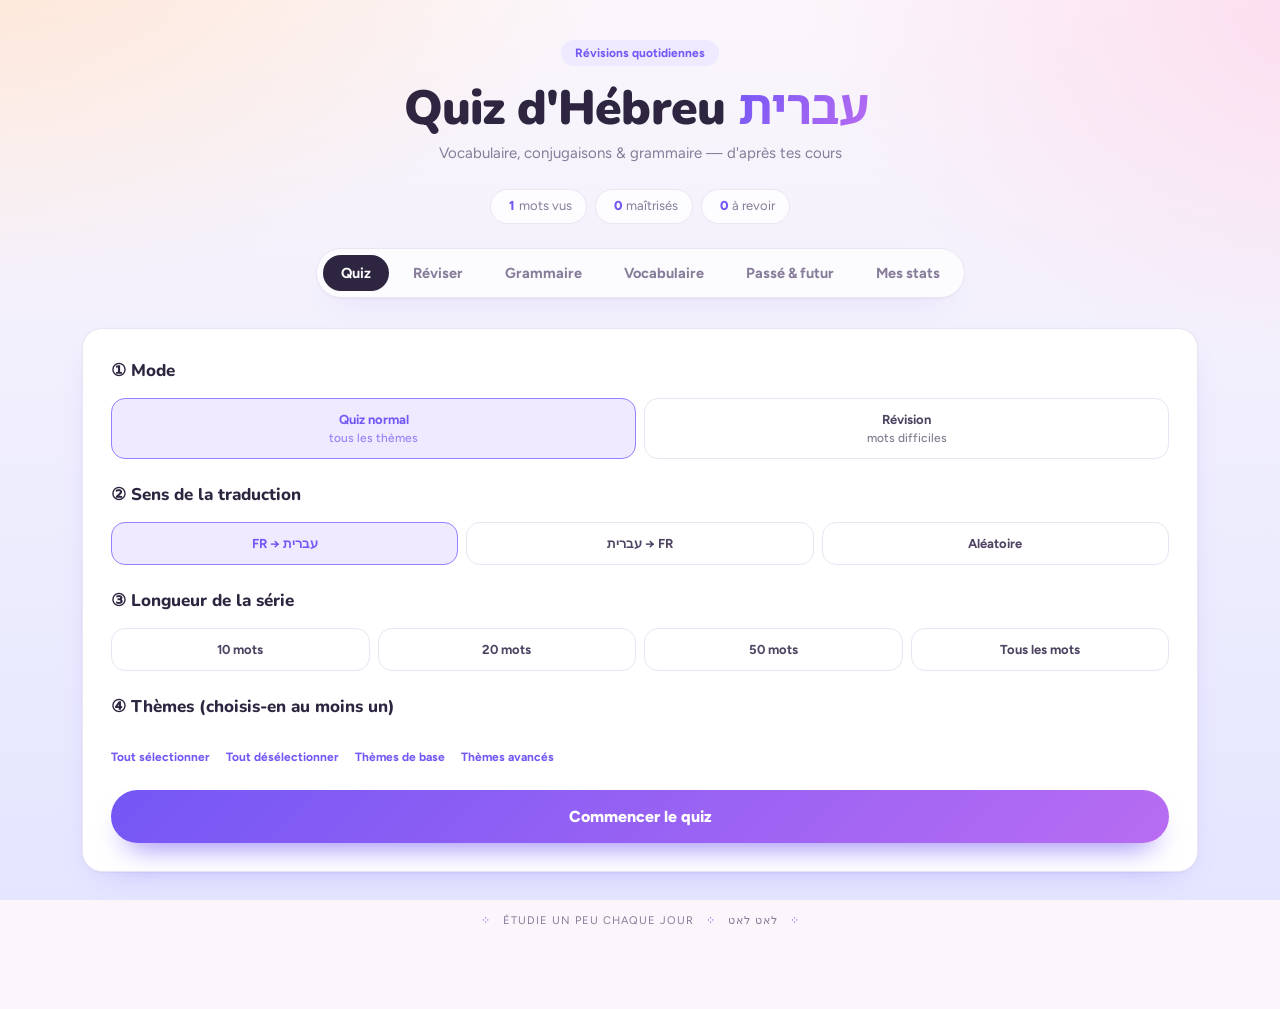
==== source/exercices/app.html @ 9609cad9 "Prononciation : nikoud gardé pour la voix, et voix de qualité (Google) identique pour tous - Le site" ====
<!DOCTYPE html>
<html lang="fr"><head><meta http-equiv="Content-Type" content="text/html; charset=UTF-8">

<meta name="viewport" content="width=device-width, initial-scale=1.0">
<meta name="robots" content="noindex, nofollow, noarchive">
<title>Quiz d'Hébreu · קויז עברית</title>
<link rel="preconnect" href="https://fonts.googleapis.com">
<link rel="preconnect" href="https://fonts.gstatic.com" crossorigin>
<link href="https://fonts.googleapis.com/css2?family=Figtree:wght@400;500;600;700;800&family=Nunito:wght@700;800;900&family=Noto+Sans+Hebrew:wght@400;500;600;700&display=swap" rel="stylesheet">
<style>
  :root {
    /* Charte « doux & lumineux » : fond pêche → rose → lavande, cartes blanches,
       violet pour l'hébreu et l'action, menthe / abricot / corail pour les verdicts. */
    --bg: #fbf6fb;
    --bg-1: #ffe4d1;
    --bg-2: #fcdcee;
    --bg-3: #e4e6ff;
    --paper: #ffffff;
    --glass: rgba(255, 255, 255, 0.72);
    --ink: #2e2540;
    --ink-soft: #4f4462;
    --muted: #877c99;
    --line: #ece3f3;
    --line-strong: #dccfea;
    --hover: #f7f2fc;
    --zebra: #faf6fd;
    --accent: #7457f5;
    --accent-2: #b86cf2;
    --accent-soft: #9580ff;
    --accent-tint: #efeaff;
    --on-accent: #ffffff;
    --he: #5a3fe0;
    --olive: #188a5c;
    --mint: #ddf6ea;
    --gold: #c46a12;
    --peach: #ffedde;
    --rose: #d9466f;
    --rose-tint: #ffe6ee;
    --bad: #d93a45;
    --bad-tint: #ffe5e7;
    --sky: #1f86c8;
    --sky-tint: #e2f2fc;
    --salmon: #ffb9a6;
    --on-salmon: #6e2817;
    --mark: rgba(116, 87, 245, 0.18);
    --selection: rgba(116, 87, 245, 0.22);
    --overlay: rgba(46, 37, 64, 0.38);
    --shadow: rgba(84, 52, 150, 0.10);
    --shadow-card: 0 1px 2px rgba(84, 52, 150, 0.06), 0 14px 34px -22px rgba(116, 87, 245, 0.45);
    --shadow-pop: 0 30px 70px -30px rgba(84, 52, 150, 0.55);
    /* cours passé / futur */
    --t-soft: #f5f0fb;
    --t-note: #fff4e8;
    --t-warn: #ffece9;
    --t-tip: #e6f7ef;
    --t-th: #f3edfb;
    --t-hl: #fff1cf;
    --t-hl2: #e6f1fc;
    --t-sfx: #0f78a8;
    --t-pfx: #8a44c4;
    --t-past: #c4531f;
    --t-fut: #2c74a8;
    --t-past-tint: #ffeadf;
    --t-fut-tint: #e1effa;
    --b-paal: #9a5a1e;
    --b-nifal: #2f7d50;
    --b-piel: #a8336b;
    --b-pual: #b45f8a;
    --b-hifil: #2d63b0;
    --b-hufal: #5b7fc0;
    --b-hitpael: #7044c4;
    --t-warn-ink: #b8352b;
    --t-ok: #1e8456;

    --font-ui: "Figtree", -apple-system, BlinkMacSystemFont, "Segoe UI", Roboto, Helvetica, Arial, sans-serif;
    --font-display: "Nunito", "Figtree", -apple-system, BlinkMacSystemFont, "Segoe UI", sans-serif;
    --font-he: "Noto Sans Hebrew", "Arial Hebrew", "David", "Frank Ruhl Libre", sans-serif;
    --radius: 20px;
    --radius-sm: 14px;
  }
  @media (prefers-color-scheme: dark) {
    :root:not([data-theme="light"]) {
    --bg: #15111e;
    --bg-1: #241829;
    --bg-2: #1f1529;
    --bg-3: #141a30;
    --paper: #211a2e;
    --glass: rgba(33, 26, 46, 0.72);
    --ink: #f4effb;
    --ink-soft: #d8cfe7;
    --muted: #a397b6;
    --line: #342a47;
    --line-strong: #463a5c;
    --hover: #2a2239;
    --zebra: #251e33;
    --accent: #a891ff;
    --accent-2: #d08cff;
    --accent-soft: #c3b5ff;
    --accent-tint: #2e2550;
    --on-accent: #1a1330;
    --he: #bcaaff;
    --olive: #55d39d;
    --mint: #173b2c;
    --gold: #f3a35b;
    --peach: #3b2a1b;
    --rose: #ff86a8;
    --rose-tint: #40202d;
    --bad: #ff7076;
    --bad-tint: #401f25;
    --sky: #6cc0f2;
    --sky-tint: #16303f;
    --salmon: #ff9e86;
    --on-salmon: #2b120b;
    --mark: rgba(168, 145, 255, 0.28);
    --selection: rgba(168, 145, 255, 0.32);
    --overlay: rgba(6, 4, 12, 0.62);
    --shadow: rgba(0, 0, 0, 0.35);
    --shadow-card: 0 1px 2px rgba(0, 0, 0, 0.35), 0 16px 36px -24px rgba(0, 0, 0, 0.8);
    --shadow-pop: 0 30px 70px -30px rgba(0, 0, 0, 0.9);
    --t-soft: #2a2238;
    --t-note: #33261b;
    --t-warn: #3a2023;
    --t-tip: #17332a;
    --t-th: #2b2340;
    --t-hl: #3a3016;
    --t-hl2: #162b3d;
    --t-sfx: #6cc6ef;
    --t-pfx: #cf9bff;
    --t-past: #ff9a66;
    --t-fut: #74b9ec;
    --t-past-tint: #3a2419;
    --t-fut-tint: #172c3d;
    --b-paal: #e6a76a;
    --b-nifal: #6fd29b;
    --b-piel: #f58cbc;
    --b-pual: #e3a3c4;
    --b-hifil: #7fb0f5;
    --b-hufal: #a7bdf0;
    --b-hitpael: #b99bff;
    --t-warn-ink: #ff8b80;
    --t-ok: #5fd6a0;
    color-scheme: dark;
    }
  }
  :root[data-theme="dark"] {
    --bg: #15111e;
    --bg-1: #241829;
    --bg-2: #1f1529;
    --bg-3: #141a30;
    --paper: #211a2e;
    --glass: rgba(33, 26, 46, 0.72);
    --ink: #f4effb;
    --ink-soft: #d8cfe7;
    --muted: #a397b6;
    --line: #342a47;
    --line-strong: #463a5c;
    --hover: #2a2239;
    --zebra: #251e33;
    --accent: #a891ff;
    --accent-2: #d08cff;
    --accent-soft: #c3b5ff;
    --accent-tint: #2e2550;
    --on-accent: #1a1330;
    --he: #bcaaff;
    --olive: #55d39d;
    --mint: #173b2c;
    --gold: #f3a35b;
    --peach: #3b2a1b;
    --rose: #ff86a8;
    --rose-tint: #40202d;
    --bad: #ff7076;
    --bad-tint: #401f25;
    --sky: #6cc0f2;
    --sky-tint: #16303f;
    --salmon: #ff9e86;
    --on-salmon: #2b120b;
    --mark: rgba(168, 145, 255, 0.28);
    --selection: rgba(168, 145, 255, 0.32);
    --overlay: rgba(6, 4, 12, 0.62);
    --shadow: rgba(0, 0, 0, 0.35);
    --shadow-card: 0 1px 2px rgba(0, 0, 0, 0.35), 0 16px 36px -24px rgba(0, 0, 0, 0.8);
    --shadow-pop: 0 30px 70px -30px rgba(0, 0, 0, 0.9);
    --t-soft: #2a2238;
    --t-note: #33261b;
    --t-warn: #3a2023;
    --t-tip: #17332a;
    --t-th: #2b2340;
    --t-hl: #3a3016;
    --t-hl2: #162b3d;
    --t-sfx: #6cc6ef;
    --t-pfx: #cf9bff;
    --t-past: #ff9a66;
    --t-fut: #74b9ec;
    --t-past-tint: #3a2419;
    --t-fut-tint: #172c3d;
    --b-paal: #e6a76a;
    --b-nifal: #6fd29b;
    --b-piel: #f58cbc;
    --b-pual: #e3a3c4;
    --b-hifil: #7fb0f5;
    --b-hufal: #a7bdf0;
    --b-hitpael: #b99bff;
    --t-warn-ink: #ff8b80;
    --t-ok: #5fd6a0;
    color-scheme: dark;
  }
  * { box-sizing: border-box; margin: 0; padding: 0; }
  html, body {
    background: var(--bg);
    color: var(--ink);
    font-family: var(--font-ui);
    min-height: 100vh;
    line-height: 1.6;
  }
  body {
    background-image:
      radial-gradient(1100px 620px at -5% -10%, var(--bg-1) 0%, transparent 62%),
      radial-gradient(900px 620px at 105% 0%, var(--bg-2) 0%, transparent 60%),
      linear-gradient(180deg, var(--bg) 0%, var(--bg-3) 100%);
    background-attachment: fixed;
  }
  .container {
    max-width: 780px;
    margin: 0 auto;
    padding: 40px 24px 80px;
  }
  header {
    text-align: center;
    border-bottom: 1px solid var(--line);
    padding-bottom: 28px;
    margin-bottom: 24px;
  }
  .ornament {
    color: var(--accent);
    letter-spacing: 0.8em;
    font-size: 11px;
    margin-bottom: 12px;
  }
  h1 {
    font-size: 38px;
    font-weight: normal;
    letter-spacing: -0.5px;
    margin-bottom: 6px;
  }
  h1 .he {
    direction: rtl;
    color: var(--accent);
    font-family: var(--font-he);
    font-weight: bold;
    margin-right: 8px;
  }
  .subtitle {
    color: var(--muted);
    font-style: italic;
    font-size: 14px;
    letter-spacing: 0.5px;
  }
  .global-stats {
    text-align: center;
    margin-bottom: 24px;
    font-size: 12px;
    color: var(--muted);
    letter-spacing: 1px;
  }
  .global-stats strong { color: var(--ink); margin: 0 4px; }
  .global-stats .sep { margin: 0 12px; color: var(--line); }
  .tabs {
    display: flex;
    gap: 0;
    border-bottom: 1px solid var(--line);
    margin-bottom: 28px;
  }
  .tab {
    padding: 12px 18px;
    cursor: pointer;
    font-family: inherit;
    font-size: 13px;
    background: none;
    border: none;
    color: var(--muted);
    border-bottom: 2px solid transparent;
    letter-spacing: 1px;
    text-transform: uppercase;
    transition: all 0.2s;
  }
  .tab:hover { color: var(--ink-soft); }
  .tab.active {
    color: var(--accent);
    border-bottom-color: var(--accent);
  }
  .panel { display: none; }
  .panel.active { display: block; animation: fadeIn 0.3s ease-out; }
  @keyframes fadeIn {
    from { opacity: 0; transform: translateY(4px); }
    to { opacity: 1; transform: translateY(0); }
  }

  /* SETUP */
  .setup-card {
    background: var(--paper);
    border: 1px solid var(--line);
    padding: 28px;
    margin-bottom: 24px;
    box-shadow: 0 1px 3px var(--shadow);
  }
  .setup-card h2 {
    font-size: 12px;
    text-transform: uppercase;
    letter-spacing: 2px;
    color: var(--accent);
    font-weight: normal;
    margin-bottom: 14px;
  }
  .mode-group {
    display: flex;
    gap: 8px;
    flex-wrap: wrap;
    margin-bottom: 22px;
  }
  .mode-btn {
    flex: 1;
    min-width: 130px;
    padding: 14px 10px;
    border: 1px solid var(--line);
    background: var(--bg);
    color: var(--ink-soft);
    cursor: pointer;
    font-family: inherit;
    font-size: 13px;
    transition: all 0.2s;
    text-align: center;
  }
  .mode-btn:not(.active):hover { border-color: var(--accent); color: var(--ink); }
  .mode-btn.active {
    background: var(--ink);
    color: var(--paper);
    border-color: var(--ink);
  }
  .mode-btn .sub {
    display: block;
    font-size: 10px;
    margin-top: 4px;
    opacity: 0.7;
    text-transform: uppercase;
    letter-spacing: 1px;
  }
  .themes-grid {
    display: grid;
    grid-template-columns: repeat(auto-fill, minmax(200px, 1fr));
    gap: 6px;
    margin-bottom: 14px;
  }
  .theme-chip {
    display: flex;
    align-items: center;
    gap: 8px;
    padding: 9px 12px;
    border: 1px solid var(--line);
    cursor: pointer;
    background: var(--bg);
    font-size: 13px;
    transition: all 0.15s;
    user-select: none;
  }
  .theme-chip:not(.checked):hover { border-color: var(--accent-soft); }
  .theme-chip.checked {
    background: var(--ink);
    color: var(--paper);
    border-color: var(--ink);
  }
  .theme-chip .count {
    margin-left: auto;
    font-size: 11px;
    opacity: 0.7;
  }
  .theme-actions {
    display: flex;
    gap: 16px;
    font-size: 12px;
    margin-bottom: 22px;
    flex-wrap: wrap;
  }
  .theme-actions a {
    color: var(--accent);
    cursor: pointer;
    text-decoration: underline;
    text-decoration-style: dotted;
  }
  .review-info {
    background: var(--bg);
    border-left: 2px solid var(--gold);
    padding: 10px 14px;
    margin-bottom: 16px;
    font-size: 13px;
    color: var(--ink-soft);
    font-style: italic;
  }
  .start-btn {
    width: 100%;
    padding: 16px;
    background: var(--accent);
    color: var(--on-accent);
    border: none;
    font-family: inherit;
    font-size: 14px;
    letter-spacing: 2px;
    text-transform: uppercase;
    cursor: pointer;
    transition: all 0.2s;
  }
  .start-btn:hover:not(:disabled) {
    background: var(--ink);
  }
  .start-btn:disabled {
    background: var(--muted);
    cursor: not-allowed;
    opacity: 0.6;
  }

  /* QUIZ CARD */
  .quiz-card {
    background: var(--paper);
    border: 1px solid var(--line);
    padding: 40px 32px;
    box-shadow: 0 1px 3px var(--shadow);
    text-align: center;
    position: relative;
  }
  .quiz-meta {
    display: flex;
    justify-content: space-between;
    align-items: center;
    font-size: 11px;
    color: var(--muted);
    text-transform: uppercase;
    letter-spacing: 1.5px;
    margin-bottom: 28px;
    padding-bottom: 14px;
    border-bottom: 1px dashed var(--line);
    gap: 8px;
    flex-wrap: wrap;
  }
  .quiz-meta .theme-tag { color: var(--accent); }
  .quiz-meta .word-stats {
    font-size: 10px;
    color: var(--muted);
  }
  .quiz-meta .word-stats.difficult { color: var(--accent); }
  .quiz-prompt {
    font-size: 11px;
    color: var(--muted);
    text-transform: uppercase;
    letter-spacing: 2px;
    margin-bottom: 14px;
  }
  .quiz-word {
    font-size: 42px;
    margin: 24px 0 32px;
    min-height: 60px;
    line-height: 1.2;
    color: var(--ink);
    word-wrap: break-word;
  }
  .quiz-word.hebrew {
    direction: rtl;
    font-family: var(--font-he);
    font-weight: bold;
    color: var(--accent);
    font-size: 50px;
  }
  .answer-zone {
    min-height: 50px;
    margin: 14px 0;
    padding: 14px;
    border-top: 1px dashed var(--line);
    border-bottom: 1px dashed var(--line);
  }
  .answer-zone.empty { border: none; min-height: 0; padding: 0; margin: 0; }
  .answer-label {
    font-size: 11px;
    color: var(--muted);
    text-transform: uppercase;
    letter-spacing: 2px;
    margin-bottom: 8px;
  }
  .answer-text {
    font-size: 28px;
    color: var(--olive);
    word-wrap: break-word;
  }
  .answer-text.hebrew {
    direction: rtl;
    font-family: var(--font-he);
    font-weight: bold;
    font-size: 34px;
  }
  .answer-voc {
    direction: rtl;
    font-family: var(--font-he);
    font-size: 26px;
    color: var(--gold);
    margin-top: 10px;
    padding-top: 10px;
    border-top: 1px dotted var(--line);
    line-height: 1.5;
  }
  .answer-voc-label {
    font-size: 10px;
    color: var(--muted);
    text-transform: uppercase;
    letter-spacing: 2px;
    margin-top: 12px;
    margin-bottom: 4px;
  }
  .actions {
    display: flex;
    gap: 10px;
    flex-wrap: wrap;
    justify-content: center;
    margin-top: 18px;
  }
  .btn {
    padding: 12px 22px;
    font-family: inherit;
    font-size: 13px;
    letter-spacing: 1px;
    text-transform: uppercase;
    cursor: pointer;
    border: 1px solid var(--ink);
    background: transparent;
    color: var(--ink);
    transition: all 0.15s;
  }
  .btn:hover { background: var(--ink); color: var(--paper); }
  .btn.primary { background: var(--ink); color: var(--paper); }
  .btn.primary:hover { background: var(--accent); border-color: var(--accent); }
  .btn.correct { border-color: var(--olive); color: var(--olive); }
  .btn.correct:hover { background: var(--olive); color: var(--on-accent); }
  .btn.wrong { border-color: var(--accent); color: var(--accent); }
  .btn.wrong:hover { background: var(--accent); color: var(--on-accent); }

  /* SCORE BAR */
  .score-bar {
    display: flex;
    justify-content: space-between;
    align-items: center;
    padding: 14px 20px;
    background: var(--paper);
    border: 1px solid var(--line);
    margin-top: 16px;
    font-size: 13px;
    flex-wrap: wrap;
    gap: 8px;
  }
  .score-item { color: var(--ink-soft); }
  .score-item strong { color: var(--ink); font-size: 16px; margin-right: 4px; }
  .score-correct strong { color: var(--olive); }
  .score-wrong strong { color: var(--accent); }
  .reset-link {
    color: var(--muted);
    cursor: pointer;
    font-size: 11px;
    text-decoration: underline;
    text-decoration-style: dotted;
  }
  .reset-link:hover { color: var(--accent); }

  /* GRAMMAR */
  .grammar-intro {
    color: var(--ink-soft);
    margin-bottom: 24px;
    font-style: italic;
    padding-left: 16px;
    border-left: 2px solid var(--accent);
  }
  .grammar-section {
    background: var(--paper);
    border: 1px solid var(--line);
    margin-bottom: 12px;
    box-shadow: 0 1px 2px var(--shadow);
  }
  .grammar-header {
    padding: 16px 22px;
    cursor: pointer;
    display: flex;
    justify-content: space-between;
    align-items: center;
    user-select: none;
    gap: 12px;
  }
  .grammar-header:hover { background: var(--bg); }
  .grammar-title {
    font-size: 16px;
    color: var(--ink);
  }
  .grammar-title .he {
    direction: rtl;
    color: var(--accent);
    font-family: var(--font-he);
    font-weight: bold;
    margin-right: 10px;
    font-size: 18px;
  }
  .grammar-toggle {
    color: var(--accent);
    font-size: 20px;
    transition: transform 0.2s;
    flex-shrink: 0;
  }
  .grammar-section.open .grammar-toggle {
    transform: rotate(45deg);
  }
  .grammar-content {
    display: none;
    padding: 0 22px 22px;
    border-top: 1px dashed var(--line);
    padding-top: 16px;
    color: var(--ink-soft);
    line-height: 1.75;
  }
  .grammar-section.open .grammar-content { display: block; }
  .grammar-content p { margin-bottom: 12px; }
  .grammar-content ul { margin: 12px 0 12px 22px; }
  .grammar-content li { margin-bottom: 6px; }
  .grammar-content .example {
    background: var(--bg);
    padding: 10px 14px;
    margin: 10px 0;
    border-left: 2px solid var(--gold);
    font-size: 14px;
  }
  .grammar-content .he-inline {
    direction: rtl;
    unicode-bidi: isolate;
    font-family: var(--font-he);
    color: var(--accent);
    font-weight: bold;
    font-size: 17px;
  }
  .grammar-content table {
    width: 100%;
    border-collapse: collapse;
    margin: 12px 0;
    font-size: 14px;
  }
  .grammar-content th, .grammar-content td {
    border: 1px solid var(--line);
    padding: 8px 12px;
    text-align: left;
    vertical-align: top;
  }
  .grammar-content th {
    background: var(--bg);
    font-weight: normal;
    color: var(--accent);
    font-size: 12px;
    text-transform: uppercase;
    letter-spacing: 1px;
  }
  .grammar-content .he-cell {
    direction: rtl;
    font-family: var(--font-he);
    color: var(--accent);
    font-weight: bold;
  }

  /* SECTION HEADERS in grammar list */
  .grammar-category {
    margin: 28px 0 10px;
    font-size: 11px;
    color: var(--muted);
    text-transform: uppercase;
    letter-spacing: 2px;
    padding-left: 4px;
  }
  .grammar-category:first-child { margin-top: 0; }
  /* grands chapitres repliables : on ne voit que leurs titres, on ouvre celui qu'on veut */
  .grammar-group { margin-bottom: 10px; }
  .grammar-group > summary.grammar-category {
    list-style: none; cursor: pointer; user-select: none;
    display: flex; justify-content: space-between; align-items: center; gap: 12px;
    margin: 0; padding: 14px 18px; font-size: 16px; text-transform: none; letter-spacing: 0;
    background: var(--paper); border: 1px solid var(--line); border-radius: 14px;
  }
  .grammar-group > summary::-webkit-details-marker { display: none; }
  .grammar-group > summary::after { content: '▾'; color: var(--muted); transition: transform .2s; }
  .grammar-group[open] > summary::after { transform: rotate(180deg); }
  .grammar-group > summary .n { margin-left: auto; color: var(--muted); font-size: 13px; font-weight: 600; white-space: nowrap; }
  .grammar-group-items { padding: 10px 0 6px; }
  .grammar-sub { font-size: 12px; color: var(--muted); text-transform: uppercase; letter-spacing: 1.5px; margin: 8px 4px 2px; grid-column: 1 / -1; }
  /* vocabulaire : thèmes rangés dans de grandes familles repliables */
  .cours-fam { margin-bottom: 10px; }
  .cours-fam > summary {
    list-style: none; cursor: pointer; user-select: none;
    display: flex; align-items: center; gap: 12px; padding: 14px 18px;
    background: var(--paper); border: 1px solid var(--line); border-radius: 14px;
    font-weight: 800; font-size: 16px; color: var(--accent);
  }
  .cours-fam > summary::-webkit-details-marker { display: none; }
  .cours-fam > summary::after { content: '▾'; color: var(--muted); transition: transform .2s; }
  .cours-fam[open] > summary::after { transform: rotate(180deg); }
  .cours-fam > summary .c { margin-left: auto; color: var(--muted); font-size: 13px; font-weight: 600; white-space: nowrap; }
  .cours-fam-items { padding: 10px 0 4px; }

  /* COURS PANEL */
  .cours-search {
    width: 100%; padding: 14px 18px;
    font-family: var(--font-ui); font-size: 15px;
    background: var(--paper); border: 1px solid var(--line); color: var(--ink);
    box-shadow: 0 1px 2px var(--shadow);
  }
  .cours-search:focus { outline: none; border-color: var(--accent-soft); }
  .cours-search::placeholder { color: var(--muted); }
  .cours-bar {
    display: flex; justify-content: space-between; align-items: center;
    margin: 14px 2px 18px; font-size: 11px; color: var(--muted);
    letter-spacing: 1.5px; text-transform: uppercase;
  }
  .cours-bar a { color: var(--accent); cursor: pointer; border-bottom: 1px solid transparent; }
  .cours-bar a:hover { border-bottom-color: var(--accent); }
  .cours-sec {
    background: var(--paper); border: 1px solid var(--line);
    margin-bottom: 12px; box-shadow: 0 1px 2px var(--shadow);
  }
  .cours-sec > summary {
    list-style: none; cursor: pointer; padding: 16px 22px;
    display: flex; justify-content: space-between; align-items: center; gap: 14px;
  }
  .cours-sec > summary::-webkit-details-marker { display: none; }
  .cours-sec > summary .c {
    font-size: 11px; color: var(--muted); letter-spacing: 1.5px;
    text-transform: uppercase; white-space: nowrap;
  }
  .cours-sec[open] > summary { border-bottom: 1px solid var(--line); }
  .cours-tbl { width: 100%; border-collapse: collapse; }
  .cours-tbl td { padding: 10px 22px; border-bottom: 1px solid var(--line); vertical-align: middle; }
  .cours-tbl tr:last-child td { border-bottom: none; }
  .cours-tbl tr:nth-child(even) { background: var(--zebra); }
  .cours-he { direction: rtl; text-align: right; font-size: 21px; color: var(--accent); width: 46%; }
  .cours-fr { color: var(--ink-soft); font-size: 15px; }
  .cours-empty {
    background: var(--paper); border: 1px solid var(--line);
    padding: 34px; text-align: center; color: var(--muted);
  }
  .cours-tbl mark { background: var(--mark); color: inherit; padding: 0 2px; }
  @media (max-width: 600px) {
    .cours-he { font-size: 19px; width: 44%; }
    .cours-tbl td { padding: 9px 14px; }
    .cours-sec > summary { padding: 14px 16px; }
  }

  /* STATS PANEL */
  .stats-card {
    background: var(--paper);
    border: 1px solid var(--line);
    padding: 24px 28px;
    margin-bottom: 16px;
    box-shadow: 0 1px 3px var(--shadow);
  }
  .stats-card h3 {
    font-size: 12px;
    text-transform: uppercase;
    letter-spacing: 2px;
    color: var(--accent);
    font-weight: normal;
    margin-bottom: 14px;
  }
  .stats-numbers {
    display: grid;
    grid-template-columns: repeat(auto-fit, minmax(120px, 1fr));
    gap: 14px;
    margin-bottom: 18px;
  }
  .stat-box {
    text-align: center;
    padding: 14px 8px;
    border: 1px solid var(--line);
    background: var(--bg);
  }
  .stat-box .num {
    font-size: 28px;
    color: var(--ink);
    display: block;
    line-height: 1;
    margin-bottom: 4px;
  }
  .stat-box .lbl {
    font-size: 10px;
    color: var(--muted);
    text-transform: uppercase;
    letter-spacing: 1px;
  }
  .stat-box.green .num { color: var(--olive); }
  .stat-box.red .num { color: var(--accent); }
  .stat-box.gold .num { color: var(--gold); }
  .difficult-list {
    list-style: none;
    padding: 0;
  }
  .difficult-list li {
    display: flex;
    align-items: center;
    justify-content: space-between;
    padding: 8px 0;
    border-bottom: 1px dashed var(--line);
    font-size: 14px;
    gap: 12px;
  }
  .difficult-list li:last-child { border-bottom: none; }
  .difficult-list .word-he {
    direction: rtl;
    font-family: var(--font-he);
    color: var(--accent);
    font-weight: bold;
    font-size: 17px;
    flex-shrink: 0;
  }
  .difficult-list .word-fr {
    color: var(--ink-soft);
    flex: 1;
    text-align: center;
  }
  .difficult-list .word-stat {
    font-size: 11px;
    color: var(--muted);
    flex-shrink: 0;
  }
  .danger-btn {
    background: transparent;
    color: var(--accent);
    border: 1px solid var(--accent);
    padding: 10px 18px;
    font-family: inherit;
    font-size: 12px;
    letter-spacing: 1px;
    text-transform: uppercase;
    cursor: pointer;
    margin-top: 12px;
  }
  .danger-btn:hover { background: var(--accent); color: var(--on-accent); }

  .empty-state {
    text-align: center;
    padding: 60px 20px;
    color: var(--muted);
    font-style: italic;
  }
  .empty-state .big { font-size: 36px; color: var(--accent); margin-bottom: 16px; }

  footer {
    text-align: center;
    margin-top: 40px;
    color: var(--muted);
    font-size: 11px;
    letter-spacing: 1px;
    text-transform: uppercase;
  }
  footer .ornament-small { color: var(--accent); margin: 0 8px; }

  @media (max-width: 600px) {
    .container { padding: 24px 14px 60px; }
    h1 { font-size: 26px; }
    .quiz-card { padding: 28px 18px; }
    .quiz-word { font-size: 30px; }
    .quiz-word.hebrew { font-size: 36px; }
    .answer-text { font-size: 22px; }
    .answer-text.hebrew { font-size: 26px; }
    .themes-grid { grid-template-columns: 1fr 1fr; }
    .tab { padding: 10px 12px; font-size: 11px; letter-spacing: 0.5px; }
    .setup-card { padding: 20px 16px; }
    .mode-btn { min-width: 100px; padding: 12px 8px; }
  }

  /* ============================================================
     THEME CLAIR — noir sur blanc
     Le fichier etait deja pilote par variables : on redefinit la
     palette ci-dessus, et on traite ici les 3 roles que --accent
     cumulait (hebreu / interface / erreur) + les etats "inverses".
     ============================================================ */

  /* Hebreu en bleu nuit : lisible sur blanc, distinct du texte noir */
  h1 .he,
  .quiz-word.hebrew,
  .grammar-title .he,
  .grammar-content .he-inline,
  .grammar-content .he-cell,
  .difficult-list .word-he,
  .answer-voc,
  .cours-he { color: var(--he); }

  /* Etats selectionnes : bleu plein */
  .mode-btn.active,
  .theme-chip.checked {
    background: var(--accent);
    color: var(--on-accent);
    border-color: var(--accent);
  }
  .mode-btn:not(.active):hover { border-color: var(--accent); color: var(--ink); }
  .theme-chip:not(.checked):hover { border-color: var(--accent-soft); }

  .btn { border-color: var(--line); color: var(--ink); }
  .btn:hover,
  .btn.primary { background: var(--accent); border-color: var(--accent); color: var(--on-accent); }
  .btn.primary:hover { background: var(--accent-soft); border-color: var(--accent-soft); }

  .start-btn {
    background: linear-gradient(135deg, var(--accent), var(--accent-2));
    color: var(--on-accent);
    border-radius: 2px;
  }
  .start-btn:hover:not(:disabled) {
    background: linear-gradient(135deg, var(--accent), var(--accent-2));
    filter: brightness(1.08);
  }
  .start-btn:disabled { background: var(--line); color: var(--muted); }

  /* Reussite / erreur : vert et rouge, jamais la couleur d'accent */
  .btn.correct { border-color: var(--olive); color: var(--olive); }
  .btn.correct:hover { background: var(--olive); color: var(--on-accent); border-color: var(--olive); }
  .btn.wrong { border-color: var(--bad); color: var(--bad); }
  .btn.wrong:hover { background: var(--bad); color: var(--on-accent); border-color: var(--bad); }
  .score-wrong strong { color: var(--bad); }
  .stat-box.red .num { color: var(--bad); }
  .quiz-meta .word-stats.difficult { color: var(--gold); }
  .danger-btn { color: var(--bad); border-color: var(--bad); }
  .danger-btn:hover { background: var(--bad); color: var(--on-accent); }

  /* Onglet Cours */
  .cours-search { font-family: inherit; }
  .cours-tbl tr:nth-child(even) { background: var(--zebra); }
  .cours-tbl mark { background: var(--mark); color: var(--ink); }

  ::selection { background: var(--selection); }
  ::-webkit-scrollbar { width: 10px; height: 10px; }
  ::-webkit-scrollbar-track { background: var(--bg); }
  ::-webkit-scrollbar-thumb { background: var(--line); border-radius: 6px; }
  ::-webkit-scrollbar-thumb:hover { background: var(--accent); }


  /* Sur blanc, les survols en var(--bg) seraient invisibles */
  .grammar-header:hover { background: var(--hover); }
  .theme-chip:not(.checked):hover { background: var(--hover); }
  .mode-btn:not(.active):hover { background: var(--hover); }
  ::-webkit-scrollbar-track { background: var(--bg); }


  /* Survol des elements deja selectionnes : on garde le bleu, on l'eclaircit */
  .theme-chip.checked:hover,
  .mode-btn.active:hover,
  .dir-btn.active:hover { filter: brightness(1.15); }


  /* ============================================================
     MISE EN PAGE ADAPTATIVE
     Le conteneur s'elargit par paliers. La largeur sert la ou elle
     aide (puces de themes, lexique, grammaire) ; la question du quiz
     et les textes suivis restent bornes pour rester lisibles.
     ============================================================ */
  @media (min-width: 1000px) { .container { max-width: 940px; } }
  @media (min-width: 1280px) { .container { max-width: 1180px; padding-left: 32px; padding-right: 32px; } }
  @media (min-width: 1600px) { .container { max-width: 1440px; } }
  @media (min-width: 1900px) { .container { max-width: 1660px; } }

  @media (min-width: 1000px) {
    /* la question reste centree : une ligne de texte tres large se lit mal */
    .quiz-card, .score-bar, #series-end .quiz-card {
      max-width: 860px; margin-left: auto; margin-right: auto;
    }
    .grammar-intro { max-width: 860px; }

    /* lexique et grammaire en colonnes */
    #cours-list, .cours-fam-items {
      display: grid; gap: 12px; align-items: start;
      grid-template-columns: repeat(auto-fill, minmax(400px, 1fr));
    }
    #cours-list.grouped { display: block; }
    .grammar-group-items {
      display: grid; gap: 12px; align-items: start;
      grid-template-columns: repeat(auto-fill, minmax(520px, 1fr));
    }
    .cours-sec, .grammar-section { margin-bottom: 0; }
    .grammar-category { grid-column: 1 / -1; margin-top: 18px; }
    .grammar-category:first-child { margin-top: 0; }
  }

  /* ============================================================
     SERIE ET MOTS RATES
     ============================================================ */
  .series-score { font-size: 46px; font-weight: bold; color: var(--accent); margin: 6px 0 2px; }
  .series-sub { color: var(--muted); font-size: 13px; letter-spacing: 1px; text-transform: uppercase; }
  .series-msg { margin: 14px 0 22px; color: var(--ink-soft); font-size: 15px; }
  .missed-toggle {
    display: inline-block; margin-top: 20px; cursor: pointer;
    color: var(--accent); font-size: 13px; border-bottom: 1px solid transparent;
  }
  .missed-toggle:hover { border-bottom-color: var(--accent); }
  .missed-actions { display: flex; gap: 10px; flex-wrap: wrap; margin-bottom: 6px; }
  .missed-intro { font-size: 13px; color: var(--ink-soft); margin-bottom: 14px; }
  .missed-empty { color: var(--muted); font-style: italic; justify-content: center; }
  #series-missed-list { text-align: left; margin-top: 14px; }


  /* Forme au present des verbes */
  .answer-pres {
    direction: rtl; margin-top: 2px; font-size: 26px; color: var(--gold);
    font-family: var(--font-he);
  }
  .cours-pres {
    display: block; direction: rtl; margin-top: 3px;
    font-size: 15px; color: var(--gold); opacity: 0.95;
  }
  /* présent, passé, futur à la 1re personne : une ligne par temps, l'étiquette en petit */
  .verb-forms { display: grid; gap: 1px; justify-items: center; }
  .verb-forms .vf-row { display: inline-flex; align-items: baseline; gap: 8px; direction: rtl; }
  .verb-forms .vf-row i {
    font: 600 10.5px/1 var(--font-ui, inherit); font-style: normal; letter-spacing: .3px;
    color: var(--muted); direction: ltr; min-width: 46px; text-align: left; order: 2;
  }
  .verb-forms [lang="he"] { font-family: var(--font-he); }
  .cours-pres.verb-forms { justify-items: end; margin-top: 4px; }
  .cours-pres.verb-forms .vf-row { font-size: 14.5px; }
  .answer-pres.verb-forms { font-size: 20px; gap: 3px; margin-top: 4px; }


  /* ============================================================
     CARTE DE QUIZ CLIQUABLE + POUCES
     ============================================================ */
  /* uniquement la carte du quiz : l'ecran de fin de serie reutilise .quiz-card */
  #quiz-view .quiz-card { cursor: pointer; transition: box-shadow .18s, transform .18s; user-select: none; }
  #quiz-view .quiz-card:hover { box-shadow: 0 4px 18px var(--shadow); }
  #quiz-view .quiz-card:active { transform: scale(0.997); }
  #quiz-view .quiz-card.revealed { cursor: default; }
  #quiz-view .quiz-card.revealed:hover { box-shadow: 0 1px 3px var(--shadow); }
  #quiz-view .quiz-card.revealed:active { transform: none; }

  .tap-hint {
    font-size: 12px; color: var(--muted); letter-spacing: 1.5px;
    text-transform: uppercase; animation: hintPulse 2.4s ease-in-out infinite;
  }
  @keyframes hintPulse { 0%, 100% { opacity: .5; } 50% { opacity: 1; } }

  .judge-btn {
    display: flex; flex-direction: column; align-items: center; gap: 7px;
    padding: 15px 34px; cursor: pointer; background: transparent;
    border: 2px solid var(--line); border-radius: 14px;
    font-family: inherit; font-size: 11px; letter-spacing: 1.5px;
    text-transform: uppercase; color: var(--muted);
    transition: all .15s;
  }
  .judge-btn svg { width: 34px; height: 34px; display: block; }
  .judge-up { color: var(--olive); border-color: var(--olive); }
  .judge-up:hover { background: var(--olive); color: var(--on-accent); }
  .judge-down { color: var(--bad); border-color: var(--bad); }
  .judge-down:hover { background: var(--bad); color: var(--on-accent); }
  .judge-btn:active { transform: translateY(1px); }
  #actions-judge { gap: 18px; margin-top: 22px; }

  @media (max-width: 600px) {
    .judge-btn { padding: 13px 26px; }
    .judge-btn svg { width: 30px; height: 30px; }
  }


  /* Croix : mettre un mot de cote */
  /* Au repos, la croix etait en var(--line) sur fond blanc : 1,31:1 de
     contraste, donc invisible. Elle est desormais lisible et libellee. */
  .card-x {
    position: absolute; top: 14px; right: 14px;
    display: flex; align-items: center; gap: 7px;
    padding: 7px 13px;
    background: var(--bg); border: 1px solid var(--line); border-radius: 20px;
    color: var(--muted); cursor: pointer; transition: all .15s; z-index: 2;
    font-family: inherit; font-size: 10px; letter-spacing: 1.2px;
    text-transform: uppercase; line-height: 1;
  }
  .card-x svg { width: 13px; height: 13px; flex: none; }
  .card-x:hover {
    color: var(--bad); border-color: var(--bad);
    background: var(--bad-tint);
  }
  /* la pastille se loge au-dessus de l'en-tete de la carte */
  #quiz-view .quiz-card { padding-top: 62px; }
  @media (max-width: 700px) {
    .card-x-label { display: none; }
    .card-x { padding: 9px; border-radius: 50%; }
    .card-x svg { width: 15px; height: 15px; }
    #quiz-view .quiz-card { padding-top: 56px; }
  }
  .restore-btn {
    margin-left: auto; padding: 5px 12px; cursor: pointer;
    background: transparent; border: 1px solid var(--line); border-radius: 8px;
    font-family: inherit; font-size: 11px; letter-spacing: 1px;
    text-transform: uppercase; color: var(--muted); transition: all .15s;
  }
  .restore-btn:hover { border-color: var(--accent); color: var(--accent); }


  /* ============================================================
     COURS PASSE / FUTUR — feuille de style d'origine, cloisonnee
     sous #panel-tenses. Le document stylait des balises nues (h2, p, ul, .he)
     qui existent aussi dans le site : sans cloisonnement il aurait
     repeint toute la page.
     ============================================================ */

#panel-tenses{
  --bg: transparent;
  --panel: var(--paper);
  --accent: var(--b-paal);
  --past: var(--t-past);
  --fut: var(--t-fut);
  --paal: var(--b-paal);
  --nifal: var(--b-nifal);
  --piel: var(--b-piel);
  --pual: var(--b-pual);
  --hifil: var(--b-hifil);
  --hufal: var(--b-hufal);
  --hitpael: var(--b-hitpael);
  --warn: var(--t-warn-ink);
  --ok: var(--t-ok);
}
#panel-tenses *{box-sizing:border-box}
#panel-tenses{scroll-behavior:smooth;scroll-padding-top:70px}
#panel-tenses{
  margin:0;background:var(--bg);color:var(--ink);
  font-family:var(--font-ui);
  font-size:16.5px;line-height:1.65;
}
#panel-tenses .he{
  font-family:var(--font-he);
  direction:rtl;unicode-bidi:isolate;font-size:1.32em;line-height:2;
}
#panel-tenses .he-lg{font-size:1.6em}
#panel-tenses .tr{color:var(--ink-soft);font-style:italic;font-size:.86em;white-space:nowrap}

/* ---------- layout ---------- */
#panel-tenses header.top{
  position:sticky;top:0;z-index:50;background:var(--glass);
  backdrop-filter:blur(8px);border-bottom:1px solid var(--line);
}
#panel-tenses .topinner{max-width:1080px;margin:0 auto;padding:10px 22px;display:flex;align-items:center;gap:18px;flex-wrap:wrap}
#panel-tenses .brand{font-weight:700;letter-spacing:-.01em;font-size:1.02rem;margin-right:auto}
#panel-tenses .brand span{color:var(--accent)}
#panel-tenses nav a{
  color:var(--ink-soft);text-decoration:none;font-size:.83rem;font-weight:600;
  padding:5px 9px;border-radius:6px;white-space:nowrap;
}
#panel-tenses nav a:hover{background:var(--hover);color:var(--ink)}
#panel-tenses main{max-width:1080px;margin:0 auto;padding:0 22px 90px}
#panel-tenses .hero{padding:54px 0 30px;border-bottom:1px solid var(--line);margin-bottom:34px}
#panel-tenses .hero h1{font-size:2.5rem;line-height:1.15;margin:0 0 14px;letter-spacing:-.02em}
#panel-tenses .hero p{color:var(--ink-soft);max-width:66ch;margin:0 0 8px;font-size:1.04rem}
#panel-tenses .kicker{text-transform:uppercase;letter-spacing:.14em;font-size:.72rem;font-weight:700;color:var(--accent);margin-bottom:12px}
#panel-tenses section{margin:0 0 20px;scroll-margin-top:70px}
#panel-tenses h2{font-size:1.62rem;letter-spacing:-.015em;margin:46px 0 6px;padding-top:14px}
#panel-tenses h2 .num{color:var(--accent);font-variant-numeric:tabular-nums;margin-left:2px}
#panel-tenses h3{font-size:1.16rem;margin:30px 0 8px;letter-spacing:-.01em}
#panel-tenses h4{font-size:.97rem;margin:20px 0 6px;color:var(--ink-soft);text-transform:uppercase;letter-spacing:.07em}
#panel-tenses p{margin:0 0 12px}
#panel-tenses ul, #panel-tenses ol{margin:0 0 14px;padding-left:22px}
#panel-tenses li{margin-bottom:6px}
#panel-tenses code{background:var(--t-soft);padding:1px 5px;border-radius:4px;font-size:.88em}
#panel-tenses hr{border:0;border-top:1px solid var(--line);margin:34px 0}

/* ---------- cards / callouts ---------- */
#panel-tenses .card{background:var(--panel);border:1px solid var(--line);border-radius:12px;padding:20px 22px;margin:18px 0}
#panel-tenses .note{border-left:4px solid var(--accent);background:var(--t-note);border-radius:0 10px 10px 0;padding:14px 18px;margin:16px 0}
#panel-tenses .note.warn{border-left-color:var(--warn);background:var(--t-warn)}
#panel-tenses .note.tip{border-left-color:var(--ok);background:var(--t-tip)}
#panel-tenses .note b{display:block;margin-bottom:3px;font-size:.82rem;text-transform:uppercase;letter-spacing:.08em}
#panel-tenses .note.warn b{color:var(--warn)}
#panel-tenses .note.tip b{color:var(--ok)}
#panel-tenses .note:not(.warn):not(.tip) b{color:var(--accent)}

/* ---------- tables ---------- */
#panel-tenses .tbl-wrap{overflow-x:auto;margin:14px 0 6px;-webkit-overflow-scrolling:touch}
#panel-tenses table{border-collapse:collapse;width:100%;background:var(--panel);font-size:.95rem}
#panel-tenses th, #panel-tenses td{border:1px solid var(--line);padding:7px 11px;text-align:left;vertical-align:middle}
#panel-tenses thead th{background:var(--t-th);font-size:.79rem;text-transform:uppercase;letter-spacing:.06em;color:var(--ink-soft);font-weight:700}
#panel-tenses tbody tr:nth-child(even){background:var(--zebra)}
#panel-tenses td.pron{width:118px;white-space:nowrap;font-weight:600;font-size:.9rem}
#panel-tenses td.hcell{text-align:right}
#panel-tenses .hl{background:var(--t-hl) !important}
#panel-tenses .hl2{background:var(--t-hl2) !important}
#panel-tenses .stem{color:var(--past);font-weight:700}
#panel-tenses .sfx{color:var(--t-sfx);font-weight:700}
#panel-tenses .pfx{color:var(--t-pfx);font-weight:700}

/* ---------- tabs ---------- */
#panel-tenses .tabs{display:flex;flex-wrap:wrap;gap:6px;margin:18px 0 0}
#panel-tenses .tabs button{
  border:1px solid var(--line);background:var(--panel);color:var(--ink-soft);
  padding:8px 14px;border-radius:9px;cursor:pointer;font-size:.87rem;font-weight:700;
  font-family:inherit;transition:.15s;
}
#panel-tenses .tabs button:hover{border-color:var(--line-strong);color:var(--ink)}
#panel-tenses .tabs button.on{background:var(--ink);color:var(--paper);border-color:var(--ink)}
#panel-tenses .tabpane{display:none;animation:fade .2s ease}
#panel-tenses .tabpane.on{display:block}
@keyframes fade{from{opacity:0;transform:translateY(3px)}to{opacity:1;transform:none}}

/* ---------- accordion ---------- */
#panel-tenses details{border:1px solid var(--line);border-radius:10px;background:var(--panel);margin:10px 0;overflow:hidden}
#panel-tenses details[open]{box-shadow:0 1px 3px var(--shadow)}
#panel-tenses summary{
  cursor:pointer;padding:13px 18px;font-weight:700;list-style:none;
  display:flex;align-items:center;gap:10px;font-size:1rem;
}
#panel-tenses summary::-webkit-details-marker{display:none}
#panel-tenses summary::before{content:"▸";color:var(--accent);font-size:.9em;transition:.15s}
#panel-tenses details[open] summary::before{transform:rotate(90deg)}
#panel-tenses summary:hover{background:var(--hover)}
#panel-tenses .detbody{padding:2px 18px 18px;border-top:1px solid var(--line)}
#panel-tenses .gz-tag{
  margin-left:auto;font-size:.72rem;font-weight:700;letter-spacing:.05em;
  background:var(--t-soft);color:var(--ink-soft);padding:3px 9px;border-radius:20px;text-transform:uppercase;
}

/* ---------- misc ---------- */
#panel-tenses .grid2{display:grid;grid-template-columns:1fr 1fr;gap:16px}
@media(max-width:760px){.grid2{grid-template-columns:1fr}.hero h1{font-size:1.9rem}}
#panel-tenses .pill{display:inline-block;font-size:.74rem;font-weight:700;padding:2px 9px;border-radius:20px;letter-spacing:.04em}
#panel-tenses .pill.past{background:var(--t-past-tint);color:var(--past)}
#panel-tenses .pill.fut{background:var(--t-fut-tint);color:var(--fut)}
#panel-tenses .formula{
  font-size:1.05rem;text-align:center;padding:16px;background:var(--t-soft);
  border:1px dashed var(--line-strong);border-radius:10px;margin:14px 0;
}
#panel-tenses .toc{columns:2;column-gap:30px;font-size:.94rem}
@media(max-width:640px){.toc{columns:1}}
#panel-tenses .toc a{color:var(--ink);text-decoration:none;display:block;padding:3px 0;border-bottom:1px dotted var(--line)}
#panel-tenses .toc a:hover{color:var(--accent)}
#panel-tenses footer{border-top:1px solid var(--line);padding:26px 0;color:var(--ink-soft);font-size:.87rem;text-align:center}

/* ---------- quiz ---------- */
#panel-tenses .q{border:1px solid var(--line);background:var(--panel);border-radius:11px;padding:15px 18px;margin:12px 0}
#panel-tenses .q .qnum{font-size:.74rem;font-weight:700;letter-spacing:.08em;color:var(--accent);text-transform:uppercase}
#panel-tenses .q .qtext{margin:5px 0 10px}
#panel-tenses .q input[type=text]{
  font-family:var(--font-he);direction:rtl;font-size:1.25rem;
  padding:7px 12px;border:1px solid var(--line-strong);border-radius:8px;width:230px;background:var(--paper);
}
#panel-tenses .q input[type=text]:focus{outline:2px solid var(--accent);outline-offset:1px}
#panel-tenses .opts{display:flex;flex-direction:column;gap:6px}
#panel-tenses .opt{
  border:1px solid var(--line);border-radius:8px;padding:7px 13px;cursor:pointer;
  background:var(--paper);text-align:right;direction:rtl;
  font-family:var(--font-he);font-size:1.2rem;transition:.12s;
}
#panel-tenses .opt:hover{border-color:var(--accent)}
#panel-tenses .opt.sel{border-color:var(--ink);background:var(--hover)}
#panel-tenses .opt.good{border-color:var(--ok);background:var(--mint)}
#panel-tenses .opt.bad{border-color:var(--warn);background:var(--bad-tint)}
#panel-tenses .fb{margin-top:9px;font-size:.9rem;display:none}
#panel-tenses .fb.show{display:block}
#panel-tenses .fb.good{color:var(--ok)}
#panel-tenses .fb.bad{color:var(--warn)}
#panel-tenses .qbar{display:flex;gap:10px;align-items:center;flex-wrap:wrap;margin:18px 0}
#panel-tenses .btn{
  background:var(--ink);color:var(--paper);border:0;padding:10px 20px;border-radius:9px;
  font-weight:700;cursor:pointer;font-size:.9rem;font-family:inherit;
}
#panel-tenses .btn.ghost{background:transparent;color:var(--ink);border:1px solid var(--line)}
#panel-tenses .btn:hover{opacity:.88}
@media print{
  #panel-tenses header.top{display:none}
  #panel-tenses .tabpane{display:block !important}
  #panel-tenses details{page-break-inside:avoid}
  #panel-tenses details .detbody{display:block !important}
}

  /* neutralisations : le document etait une page autonome */
  #panel-tenses { min-height: 0; }
  #panel-tenses header.top { position: static; backdrop-filter: none; }
  #panel-tenses .hero { padding-top: 8px; }


  /* ============================================================
     COURS — bandeau de stats et de revision en haut de l'onglet
     ============================================================ */
  .cours-dash {
    border: 1px solid var(--line); background: var(--paper);
    border-radius: 6px; padding: 16px 18px; margin: 0 0 16px;
  }
  .cd-grid {
    display: grid; grid-template-columns: repeat(auto-fit, minmax(104px, 1fr));
    gap: 10px; margin-bottom: 12px;
  }
  .cd-box { text-align: center; padding: 10px 6px; border: 1px solid var(--line); background: var(--bg); }
  .cd-box b { display: block; font-size: 23px; font-weight: 400; line-height: 1; margin-bottom: 4px; color: var(--ink); }
  .cd-box span { font-size: 9.5px; letter-spacing: 1px; text-transform: uppercase; color: var(--muted); }
  .cd-box.green b { color: var(--olive); }
  .cd-box.red b { color: var(--bad); }
  .cd-box.gold b { color: var(--gold); }
  .cd-flash {
    font-size: 11.5px; color: var(--muted); letter-spacing: .4px;
    display: flex; flex-wrap: wrap; gap: 4px 10px; align-items: center;
  }
  .cd-actions { display: flex; gap: 8px; flex-wrap: wrap; margin-top: 12px; }
  .cd-actions .btn { font-size: 11px; padding: 9px 16px; }
  @media (max-width: 700px) {
    .cours-dash { padding: 14px; }
    .cd-box b { font-size: 20px; }
  }

  /* ============================================================
     FLASHCARDS — revision par theme, en superposition
     ============================================================ */
  .flash-btn {
    padding: 5px 11px; cursor: pointer; white-space: nowrap;
    background: var(--accent); border: 1px solid var(--accent); border-radius: 20px;
    font-family: inherit; font-size: 10px; letter-spacing: 1px;
    text-transform: uppercase; color: var(--on-accent); transition: all .15s;
  }
  .flash-btn:hover { filter: brightness(1.12); }
  /* En-tete de section : ligne 1 = nom + Flashcards + nombre de mots ;
     ligne 2 (section ouverte) = boutons de masquage. Rien ne deborde du cadre. */
  .cours-sec > summary { flex-wrap: wrap; row-gap: 10px; }
  .cours-sec > summary .cours-name { flex: 1 1 auto; min-width: 0; overflow-wrap: anywhere; }
  .cours-sec > summary .flash-btn { margin-left: 0; flex: none; }
  .cours-sec > summary .c { flex: none; }
  .cours-runs { flex: none; display: inline-flex; align-items: center; gap: 4px; padding: 4px 10px; border-radius: 999px; font-size: 12px; font-weight: 800;
    background: var(--mint, #e3f5ea); color: var(--olive, #2f7d4f); white-space: nowrap; }
  .cours-runs.lots { background: var(--olive, #2f7d4f); color: var(--paper, #fff); }
  .cours-runs.zero { background: transparent; color: var(--muted); font-weight: 600; border: 1px dashed var(--line-strong, #ccc); }
  .flash-run { display: inline-block; margin-bottom: 10px; padding: 6px 14px; border-radius: 999px; background: var(--mint, #e3f5ea); color: var(--olive, #2f7d4f); font-weight: 800; font-size: 14px; }
  .cours-sec > summary .cours-tools {
    order: 9; flex: 1 1 100%; margin: 0; justify-content: flex-start;
  }

  .flash-ov {
    position: fixed; inset: 0; z-index: 90; display: none;
    background: var(--overlay); backdrop-filter: blur(3px);
    padding: 20px; overflow-y: auto;
  }
  .flash-ov.on { display: flex; align-items: center; justify-content: center; }
  .flash-box {
    width: 100%; max-width: 620px; background: var(--paper);
    border: 1px solid var(--line); border-radius: 6px; padding: 22px;
    box-shadow: 0 18px 50px var(--shadow);
  }
  .flash-top { display: flex; align-items: center; gap: 12px; margin-bottom: 4px; }
  .flash-title { font-weight: 600; font-size: 15px; flex: 1; }
  .flash-close {
    background: none; border: none; cursor: pointer; font-size: 22px;
    line-height: 1; color: var(--muted); font-family: inherit; padding: 0 4px;
  }
  .flash-close:hover { color: var(--accent); }
  .flash-sub {
    display: flex; align-items: center; gap: 10px; flex-wrap: wrap;
    font-size: 11px; letter-spacing: 1px; text-transform: uppercase;
    color: var(--muted); margin-bottom: 16px;
  }
  .flash-dirs { display: flex; gap: 6px; margin-left: auto; }
  .flash-dir {
    padding: 4px 10px; cursor: pointer; background: var(--bg);
    border: 1px solid var(--line); border-radius: 20px; font-family: inherit;
    font-size: 10px; letter-spacing: 1px; text-transform: uppercase;
    color: var(--muted); transition: all .15s;
  }
  .flash-dir:hover { border-color: var(--accent); color: var(--accent); }
  .flash-dir.on { background: var(--accent); border-color: var(--accent); color: var(--on-accent); }

  .conj-line { display: flex; gap: 12px; align-items: baseline; justify-content: center; flex-wrap: wrap; }
  .conj-tense {
    font-size: 10px; letter-spacing: 1.4px; text-transform: uppercase;
    color: var(--muted); min-width: 62px; text-align: left;
  }
  .conj-form { direction: rtl; font-size: 27px; color: var(--accent); }
  .conj-ask { font-size: 11px; letter-spacing: 1.5px; text-transform: uppercase; color: var(--muted); }
  .conj-inf {
    font-size: 13px; color: var(--ink-soft); display: flex; gap: 10px;
    align-items: baseline; justify-content: center; flex-wrap: wrap;
  }
  .conj-inf .he { direction: rtl; font-size: 17px; color: var(--ink); }
  .flash-card.solo .conj-form { font-size: 40px; }
  @media (max-width: 700px) {
    .conj-form { font-size: 23px; }
    .flash-card.solo .conj-form { font-size: 31px; }
    .conj-tense { min-width: 54px; }
  }

  .flash-card {
    border: 1px solid var(--line); border-radius: 6px; background: var(--bg);
    min-height: 210px; display: flex; flex-direction: column; align-items: center;
    justify-content: center; gap: 12px; padding: 26px 20px; cursor: pointer;
    text-align: center; user-select: none;
  }
  .flash-card:hover { border-color: var(--accent-soft); }
  .flash-face-fr { font-size: 22px; color: var(--ink); }
  .flash-face-he { direction: rtl; font-size: 34px; color: var(--accent); line-height: 1.5; }
  .flash-pres { direction: rtl; font-size: 17px; color: var(--gold); }
  .flash-sep { width: 46px; border-top: 1px solid var(--line); }
  .flash-hint { font-size: 11px; letter-spacing: 1px; text-transform: uppercase; color: var(--muted); }
  .flash-card.solo .flash-face-fr { font-size: 34px; }
  .flash-card.solo .flash-face-he { font-size: 50px; }
  .flash-key {
    display: inline-block; margin-left: 7px; padding: 1px 6px;
    border: 1px solid currentColor; border-radius: 4px; opacity: .65;
    font-size: 10px; line-height: 1.5; vertical-align: 1px;
  }
  .flash-acts { display: flex; gap: 8px; margin-top: 16px; }
  .flash-acts .btn {
    white-space: nowrap; padding: 12px 10px; font-size: 11.5px; letter-spacing: .6px;
  }
  .flash-acts .btn { flex: 1; }
  .flash-bar { height: 3px; background: var(--line); border-radius: 3px; margin: 16px 0 0; overflow: hidden; }
  .flash-bar i { display: block; height: 100%; background: var(--accent); transition: width .2s; }
  .flash-end { text-align: center; padding: 18px 0 4px; }
  .flash-end .big { font-size: 30px; color: var(--accent); }
  .flash-end p { color: var(--ink-soft); margin: 10px 0 18px; }
  @media (max-width: 700px) {
    .flash-box { padding: 16px; }
    .flash-card { min-height: 180px; padding: 20px 14px; }
    .flash-face-he { font-size: 29px; }
    .flash-face-fr { font-size: 19px; }
    .flash-card.solo .flash-face-fr { font-size: 26px; }
    .flash-card.solo .flash-face-he { font-size: 38px; }
    .flash-acts { flex-direction: column; }
  }

  /* ============================================================
     LEXIQUE — vues : par theme / par nature grammaticale
     ============================================================ */
  .cours-views { display: flex; gap: 8px; margin: 0 0 14px; flex-wrap: wrap; }
  .view-btn {
    padding: 8px 16px; cursor: pointer; background: var(--bg);
    border: 1px solid var(--line); border-radius: 20px; font-family: inherit;
    font-size: 11px; letter-spacing: 1.2px; text-transform: uppercase;
    color: var(--muted); transition: all .15s;
  }
  .view-btn:hover { border-color: var(--accent); color: var(--accent); }
  .view-btn.on { background: var(--accent); border-color: var(--accent); color: var(--on-accent); }

  /* ============================================================
     LEXIQUE — masquage d'une colonne pour s'entrainer
     ============================================================ */
  .cours-sec > summary { gap: 10px; }
  .cours-name { flex: none; }
  .cours-tools { display: flex; gap: 6px; margin-left: auto; flex-wrap: wrap; }
  /* les options n'apparaissent qu'une fois la categorie ouverte */
  .cours-sec:not([open]) .cours-tools { display: none; }
  .mask-btn {
    padding: 5px 11px; cursor: pointer; white-space: nowrap;
    background: var(--bg); border: 1px solid var(--line); border-radius: 20px;
    font-family: inherit; font-size: 10px; letter-spacing: 1px;
    text-transform: uppercase; color: var(--muted); transition: all .15s;
  }
  .mask-btn:hover { border-color: var(--accent); color: var(--accent); }
  .mask-btn.on {
    background: var(--accent); border-color: var(--accent); color: var(--on-accent);
  }
  .cours-sec.hide-he .cours-he:not(.shown),
  .cours-sec.hide-fr .cours-fr:not(.shown) {
    filter: blur(6px); cursor: pointer; user-select: none;
  }
  .cours-sec.hide-he .cours-he:not(.shown):hover,
  .cours-sec.hide-fr .cours-fr:not(.shown):hover { filter: blur(2.5px); }
  .cours-sec.hide-he .cours-he.shown,
  .cours-sec.hide-fr .cours-fr.shown { cursor: pointer; }
  @media (max-width: 700px) {
    .cours-sec > summary .cours-tools { margin: 0; }
    .mask-btn { font-size: 9px; padding: 5px 9px; }
  }


  /* ============================================================
     CHARTE « DOUX & LUMINEUX » (2026)
     Couche finale : formes, typographie et couleurs des composants,
     entièrement pilotée par les jetons définis dans :root.
     ============================================================ */
  html, body { font-family: var(--font-ui); color: var(--ink); background-color: var(--bg); }
  body { -webkit-font-smoothing: antialiased; font-size: 15px; }
  :focus-visible { outline: 2.5px solid var(--accent); outline-offset: 2px; border-radius: 10px; }

  /* --- en-tête --- */
  .container > header { border-bottom: 0; padding-bottom: 6px; margin-bottom: 18px; }
  .container > header .ornament {
    display: inline-flex; align-items: center; justify-content: center;
    letter-spacing: 0; font-size: 0; margin-bottom: 14px;
  }
  .container > header .ornament::before {
    content: "Révisions quotidiennes"; font: 700 12px/1 var(--font-ui);
    color: var(--accent); background: var(--accent-tint); padding: 7px 14px; border-radius: 999px;
  }
  h1 {
    font-family: var(--font-display); font-weight: 900; color: var(--ink);
    font-size: clamp(32px, 5.4vw, 48px); letter-spacing: -0.02em; line-height: 1.1;
    text-wrap: balance;
  }
  h1 .he {
    font-family: var(--font-he); font-weight: 700;
    background: linear-gradient(120deg, var(--accent), var(--accent-2));
    -webkit-background-clip: text; background-clip: text; color: transparent;
  }
  .subtitle { font-style: normal; font-size: 15px; letter-spacing: 0; color: var(--muted); margin-top: 6px; }

  .global-stats { display: flex; justify-content: center; flex-wrap: wrap; gap: 8px; letter-spacing: 0; font-size: 13px; }
  .global-stats > span:not(.sep) {
    background: var(--glass); border: 1px solid var(--line); border-radius: 999px; padding: 6px 14px;
    backdrop-filter: blur(8px);
  }
  .global-stats .sep { display: none; }
  .global-stats strong { font-weight: 800; color: var(--accent); }

  /* --- navigation principale : pilules --- */
  .container > .tabs {
    border-bottom: 0; gap: 6px; flex-wrap: wrap; justify-content: center;
    background: var(--glass); border: 1px solid var(--line); border-radius: 999px;
    padding: 6px; width: fit-content; max-width: 100%; margin: 0 auto 30px;
    backdrop-filter: blur(10px); box-shadow: var(--shadow-card);
  }
  .container > .tabs .tab {
    border: 0; border-radius: 999px; padding: 9px 18px;
    text-transform: none; letter-spacing: 0; font-size: 14.5px; font-weight: 700; color: var(--muted);
  }
  .container > .tabs .tab:hover { color: var(--ink); background: var(--hover); }
  .container > .tabs .tab.active { color: var(--paper); background: var(--ink); border: 0; }

  /* --- cartes --- */
  .setup-card, .quiz-card, .stats-card, .grammar-section, .cours-sec, .cours-dash, .flash-box {
    background: var(--paper); border: 1px solid var(--line); border-radius: var(--radius);
    box-shadow: var(--shadow-card);
  }
  .setup-card { padding: 28px; }
  .setup-card h2, .stats-card h3 {
    font-family: var(--font-display); font-weight: 800; font-size: 17px; letter-spacing: 0;
    text-transform: none; color: var(--ink); margin-bottom: 14px;
  }
  .stats-card { padding: 24px; }

  /* --- boutons --- */
  .btn, .danger-btn {
    border-radius: 999px; text-transform: none; letter-spacing: 0; font-weight: 700; font-size: 14px;
    padding: 11px 20px; border: 1.5px solid var(--line-strong); background: var(--paper); color: var(--ink-soft);
  }
  .btn:hover { background: var(--hover); border-color: var(--accent-soft); color: var(--ink); }
  .btn.primary {
    background: linear-gradient(135deg, var(--accent), var(--accent-2)); border-color: transparent; color: var(--on-accent);
    box-shadow: 0 10px 22px -12px var(--accent);
  }
  .btn.primary:hover { filter: brightness(1.06); background: linear-gradient(135deg, var(--accent), var(--accent-2)); color: var(--on-accent); }
  .danger-btn { color: var(--bad); border-color: var(--bad-tint); background: var(--bad-tint); }
  .danger-btn:hover { background: var(--bad); color: var(--paper); border-color: var(--bad); }
  .start-btn {
    border-radius: 999px; text-transform: none; letter-spacing: 0; font-weight: 800; font-size: 16px; padding: 17px;
    box-shadow: 0 16px 30px -16px var(--accent);
  }
  .start-btn:disabled { box-shadow: none; }

  /* modes, longueur de série, sens de traduction */
  .mode-btn {
    border-radius: var(--radius-sm); border: 1.5px solid var(--line); background: var(--paper);
    font-weight: 700; color: var(--ink-soft); padding: 13px 10px;
  }
  .mode-btn .sub { text-transform: none; letter-spacing: 0; font-weight: 500; font-size: 12px; }
  .mode-btn:not(.active):hover { border-color: var(--accent-soft); background: var(--hover); }
  .mode-btn.active { background: var(--accent-tint); color: var(--accent); border-color: var(--accent-soft); }

  /* puces de thèmes */
  .themes-grid { gap: 8px; }
  .theme-chip {
    border-radius: 999px; border: 1.5px solid var(--line); background: var(--paper);
    color: var(--ink-soft); font-weight: 600; padding: 9px 14px;
  }
  .theme-chip:not(.checked):hover { border-color: var(--accent-soft); background: var(--hover); }
  .theme-chip.checked { background: var(--accent-tint); color: var(--accent); border-color: var(--accent-soft); }
  .theme-chip.checked::before {
    content: ""; width: 8px; height: 8px; border-radius: 50%; background: var(--accent); flex: none;
  }
  .theme-chip .count { font-variant-numeric: tabular-nums; font-weight: 700; }
  .theme-actions a { text-decoration: none; font-weight: 700; color: var(--accent); }
  .theme-actions a:hover { text-decoration: underline; }
  .review-info { border-left: 0; background: var(--peach); color: var(--ink-soft); border-radius: var(--radius-sm); font-style: normal; }

  /* --- carte de quiz --- */
  .quiz-card { padding: 34px 30px; border-radius: 26px; }
  .quiz-meta { border-bottom: 1px solid var(--line); letter-spacing: .08em; font-weight: 700; }
  .quiz-meta .theme-tag {
    color: var(--accent); background: var(--accent-tint); padding: 4px 11px; border-radius: 999px; letter-spacing: 0;
    text-transform: none; font-size: 12.5px;
  }
  .quiz-prompt { letter-spacing: .12em; font-weight: 700; }
  .quiz-word { font-family: var(--font-display); font-weight: 800; letter-spacing: -0.01em; }
  .quiz-word.hebrew, .answer-text.hebrew, .answer-voc { font-family: var(--font-he); }
  .answer-zone { border-color: var(--line); border-style: solid; border-width: 1px 0; }
  .answer-text { color: var(--olive); font-weight: 700; }
  .judge-btn { border-radius: 18px; border-width: 1.5px; font-weight: 800; letter-spacing: .04em; }
  .judge-up { background: var(--mint); border-color: transparent; }
  .judge-down { background: var(--bad-tint); border-color: transparent; }
  .judge-up:hover { background: var(--olive); color: var(--paper); }
  .judge-down:hover { background: var(--bad); color: var(--paper); }
  .card-x { border-radius: 999px; }
  .score-bar { letter-spacing: 0; }
  .score-item strong { font-family: var(--font-display); font-weight: 900; }

  /* --- statistiques en tuiles teintées --- */
  .stats-numbers { gap: 10px; }
  .stat-box { border: 0; border-radius: 18px; background: var(--accent-tint); padding: 16px 8px; }
  .stat-box .num { font-family: var(--font-display); font-weight: 900; color: var(--accent); font-variant-numeric: tabular-nums; }
  .stat-box .lbl { color: var(--ink-soft); font-weight: 700; letter-spacing: .06em; }
  .stat-box.green { background: var(--mint); } .stat-box.green .num { color: var(--olive); }
  .stat-box.red { background: var(--rose-tint); } .stat-box.red .num { color: var(--rose); }
  .stat-box.gold { background: var(--peach); } .stat-box.gold .num { color: var(--gold); }
  .difficult-list li { border-color: var(--line); }
  .difficult-list .word-he { font-family: var(--font-he); }

  /* --- onglet Cours --- */
  .cours-dash { padding: 20px; }
  .cd-box { border: 0; border-radius: 16px; background: var(--accent-tint); }
  .cd-box b { font-family: var(--font-display); font-weight: 900; color: var(--accent); }
  .cd-box span { color: var(--ink-soft); font-weight: 700; }
  .cd-box.green { background: var(--mint); } .cd-box.green b { color: var(--olive); }
  .cd-box.red { background: var(--rose-tint); } .cd-box.red b { color: var(--rose); }
  .cd-box.gold { background: var(--peach); } .cd-box.gold b { color: var(--gold); }
  .cd-actions .btn { font-size: 13.5px; padding: 10px 18px; }

  .view-btn {
    border-radius: 999px; text-transform: none; letter-spacing: 0; font-size: 14px; font-weight: 700;
    padding: 9px 18px; border: 1.5px solid var(--line); background: var(--paper); color: var(--muted);
  }
  .view-btn:hover { color: var(--ink); border-color: var(--accent-soft); }
  .view-btn.on { background: var(--ink); color: var(--paper); border-color: var(--ink); }
  .cours-search {
    border-radius: 999px; padding: 14px 22px; border: 1.5px solid var(--line); box-shadow: var(--shadow-card);
    background: var(--paper);
  }
  .cours-search:focus { border-color: var(--accent-soft); box-shadow: 0 0 0 4px var(--accent-tint); outline: none; }
  .cours-bar { letter-spacing: .06em; font-weight: 700; }
  .cours-bar a { color: var(--accent); }
  .cours-sec { overflow: hidden; }
  .cours-sec > summary .cours-name { font-family: var(--font-display); font-weight: 800; font-size: 17px; color: var(--ink); }
  .cours-sec > summary .c { font-weight: 700; letter-spacing: .06em; }
  .cours-sec:hover > summary { background: var(--hover); }
  .cours-sec[open] > summary { border-bottom-color: var(--line); }
  .cours-tbl td { border-color: var(--line); }
  .cours-tbl tr:nth-child(even) { background: var(--zebra); }
  .cours-he { font-family: var(--font-he); color: var(--he); font-weight: 600; }
  .cours-fr { color: var(--ink-soft); }
  .cours-pres { color: var(--gold); font-family: var(--font-he); }
  .cours-empty { border-radius: var(--radius); background: var(--glass); border: 1px dashed var(--line-strong); }
  .mask-btn {
    border-radius: 999px; text-transform: none; letter-spacing: 0; font-size: 12.5px; font-weight: 700;
    padding: 6px 13px; border: 1.5px solid var(--line); background: var(--paper); color: var(--muted);
  }
  .mask-btn:hover { color: var(--accent); border-color: var(--accent-soft); }
  .mask-btn.on { background: var(--accent-tint); color: var(--accent); border-color: var(--accent-soft); }
  .flash-btn {
    border-radius: 999px; text-transform: none; letter-spacing: 0; font-size: 12.5px; font-weight: 800;
    padding: 7px 14px; border: 0; color: var(--on-accent);
    background: linear-gradient(135deg, var(--accent), var(--accent-2));
    box-shadow: 0 8px 16px -10px var(--accent);
  }

  /* --- lexique : en-tête de carte identique pour tous les thèmes ---
     ligne 1 : nom du thème (sur 2 lignes au besoin) ; ligne 2 : nombre de mots + séries faites ;
     à droite, centré sur les deux lignes : Flashcards ; dessous (carte ouverte) : masquage. */
  #cours-list .cours-sec > summary {
    display: grid; grid-template-columns: minmax(0, 1fr) auto; align-items: center;
    grid-template-areas: "name flash" "meta flash" "tools tools";
    column-gap: 14px; row-gap: 6px; padding: 16px 20px; min-height: 84px;
  }
  #cours-list .cours-sec > summary .cours-name { grid-area: name; align-self: end; line-height: 1.25; }
  #cours-list .cours-sec > summary .cours-meta { grid-area: meta; align-self: start; display: flex; align-items: center; gap: 10px; flex-wrap: wrap; min-width: 0; }
  #cours-list .cours-sec > summary .c { font-size: 12px; letter-spacing: .04em; text-transform: none; color: var(--muted); }
  #cours-list .cours-sec > summary .flash-btn { grid-area: flash; align-self: center; }
  #cours-list .cours-sec > summary .cours-tools { grid-area: tools; margin: 6px 0 0; justify-content: flex-start; }
  #cours-list .cours-sec:not([open]) > summary .cours-tools { display: none; }
  #cours-list .cours-runs { padding: 2px 9px; font-size: 11.5px; }
  #cours-list .cours-runs.zero { border: 0; padding: 0; font-weight: 600; font-size: 12px; background: none; }

  /* --- grammaire --- */
  .grammar-intro { border-left: 0; font-style: normal; background: var(--glass); border-radius: var(--radius-sm); padding: 14px 18px; }
  .grammar-category { font-family: var(--font-display); font-weight: 800; letter-spacing: 0; text-transform: none; font-size: 15px; color: var(--accent); }
  .grammar-section { overflow: hidden; }
  .grammar-header { padding: 18px 22px; }
  .grammar-title { font-family: var(--font-display); font-weight: 800; }
  .grammar-title .he { font-family: var(--font-he); color: var(--he); }
  .grammar-toggle {
    width: 30px; height: 30px; border-radius: 50%; display: grid; place-items: center;
    background: var(--accent-tint); color: var(--accent); font-size: 18px; line-height: 1;
  }
  .grammar-content { border-top: 1px solid var(--line); }
  .grammar-content .example { border-left: 0; background: var(--peach); border-radius: var(--radius-sm); padding: 12px 16px; }
  .grammar-content .he-inline, .grammar-content .he-cell { font-family: var(--font-he); color: var(--he); }
  .grammar-content table { border-collapse: separate; border-spacing: 0; border: 1px solid var(--line); border-radius: var(--radius-sm); overflow: hidden; }
  .grammar-content th, .grammar-content td { border: 0; border-bottom: 1px solid var(--line); }
  .grammar-content tr:last-child td { border-bottom: 0; }
  .grammar-content th { background: var(--accent-tint); color: var(--accent); font-weight: 800; letter-spacing: .04em; }

  /* --- flashcards --- */
  .flash-ov { background: var(--overlay); backdrop-filter: blur(8px); }
  .flash-box { border-radius: 26px; box-shadow: var(--shadow-pop); padding: 24px; }
  .flash-title { font-family: var(--font-display); font-weight: 900; font-size: 18px; }
  .flash-close { width: 34px; height: 34px; border-radius: 50%; background: var(--hover); padding: 0; }
  .flash-dir {
    border-radius: 999px; text-transform: none; letter-spacing: 0; font-weight: 700; font-size: 12px;
    border: 1.5px solid var(--line); background: var(--paper); color: var(--muted);
  }
  .flash-dir.on { background: var(--ink); color: var(--paper); border-color: var(--ink); }

  /* --- audio : bouton 🔊 --- */
  .hps-btn {
    display: none; align-items: center; justify-content: center; width: 32px; height: 32px; padding: 0; margin: 0 6px;
    border-radius: 50%; border: 1.5px solid var(--line); background: var(--paper); color: var(--accent);
    cursor: pointer; vertical-align: middle; flex: none; transition: background .15s, border-color .15s;
  }
  .hps-on .hps-btn { display: inline-flex; }
  .hps-btn:hover { border-color: var(--accent); background: var(--accent-tint); }
  .hps-btn.playing { background: var(--accent); border-color: var(--accent); color: var(--on-accent); }
  .hps-btn.lg { width: 40px; height: 40px; }
  .hps-btn.lg svg { width: 22px; height: 22px; }
  .cours-he .hps-btn { margin: 0; margin-inline-start: 12px; }
  .flash-face-he .hps-btn { margin: 0 10px; }
  .flash-auto { display: none; }
  .hps-on .flash-auto { display: inline-flex; }
  @media (max-width: 600px) { .cours-he .hps-btn { width: 30px; height: 30px; margin-inline-start: 8px; } }

  /* --- Réviser : révision espacée et jeux courts --- */
  #panel-revise .rv-today { background: var(--paper); border: 1px solid var(--line); border-radius: 24px; padding: 22px; box-shadow: var(--shadow-card); }
  .rv-head { display: flex; gap: 16px; align-items: flex-start; justify-content: space-between; }
  .rv-today h2 { font-family: var(--font-display); font-weight: 900; font-size: 22px; margin: 0 0 4px; color: var(--ink); }
  .rv-sub { color: var(--ink-soft); margin: 0; font-size: 14.5px; line-height: 1.5; }
  .rv-big { min-width: 86px; text-align: center; background: var(--accent-tint); border-radius: 18px; padding: 10px 12px; }
  .rv-big b { display: block; font: 900 30px/1.05 var(--font-display); color: var(--accent); }
  .rv-big span { font-size: 12px; color: var(--ink-soft); }
  .rv-acts { display: flex; gap: 10px; margin: 18px 0 4px; flex-wrap: wrap; }
  .rv-acts .btn { flex: 1 1 220px; padding: 14px 16px; font-size: 14px; border-radius: 999px; }
  .rv-acts .btn.primary { background: linear-gradient(135deg, var(--accent), var(--accent-2)); color: var(--on-accent); border-color: transparent; }
  .rv-acts .btn:disabled { opacity: .55; cursor: default; }
  .rv-boxes { display: grid; grid-template-columns: repeat(6, 1fr); gap: 8px; margin: 20px 0 6px; }
  .rv-box { text-align: center; font-size: 11.5px; line-height: 1.3; color: var(--ink-soft); }
  .rv-box i { display: block; height: 46px; border-radius: 10px; background: var(--hover); position: relative; overflow: hidden; margin-bottom: 6px; }
  .rv-box i b { position: absolute; left: 0; right: 0; bottom: 0; background: var(--accent-soft); border-radius: 10px 10px 0 0; }
  .rv-box strong { display: block; font-size: 15px; color: var(--ink); }
  .rv-note { font-size: 13px; color: var(--ink-soft); margin: 12px 0 0; line-height: 1.5; }
  .rv-h { font-family: var(--font-display); font-weight: 900; font-size: 18px; margin: 26px 0 12px; color: var(--ink); }
  .rv-games { display: grid; grid-template-columns: repeat(auto-fit, minmax(210px, 1fr)); gap: 12px; }
  .rv-game {
    display: flex; flex-direction: column; gap: 6px; align-items: flex-start; text-align: left; padding: 18px; border-radius: 20px;
    border: 1px solid var(--line); background: var(--paper); cursor: pointer; font-family: inherit; color: var(--ink); box-shadow: var(--shadow-card);
  }
  .rv-game:hover { border-color: var(--accent-soft); }
  .rv-game .rv-ic { font-size: 24px; line-height: 1; }
  .rv-game b { font-family: var(--font-display); font-weight: 900; font-size: 16px; }
  .rv-game span { font-size: 13.5px; color: var(--ink-soft); line-height: 1.4; }
  .rv-game small { font-size: 12px; color: var(--accent); font-weight: 700; margin-top: auto; }
  .tab .rv-badge {
    display: inline-block; min-width: 18px; padding: 0 6px; margin-left: 6px; border-radius: 999px; background: var(--rose);
    color: #fff; font-size: 11px; font-weight: 800; line-height: 18px; text-align: center; vertical-align: 1px; letter-spacing: 0;
  }
  body.rv-quiet .hp-toast.xp { display: none; }
  .rv-timer { margin-left: auto; font-weight: 800; color: var(--ink); letter-spacing: 0; font-size: 14px; text-transform: none; }
  .rv-timer.low { color: var(--bad); }
  .rv-help { text-align: center; font-size: 13px; color: var(--muted); margin: 0 0 12px; }
  .rv-pairs { display: grid; grid-template-columns: 1fr 1fr; gap: 10px; }
  .rv-col { display: grid; gap: 8px; align-content: start; }
  .rv-tile {
    min-height: 50px; padding: 8px 10px; border-radius: 14px; border: 1.5px solid var(--line); background: var(--paper);
    font: 700 14.5px/1.25 var(--font-ui, inherit); color: var(--ink); cursor: pointer; transition: transform .12s, opacity .25s;
  }
  .rv-tile.he { font-family: var(--font-he); font-size: 21px; font-weight: 600; color: var(--he); }
  .rv-tile:hover { border-color: var(--accent-soft); }
  .rv-tile.sel { border-color: var(--accent); background: var(--accent-tint); }
  .rv-tile.ok { border-color: var(--olive); background: var(--mint); }
  .rv-tile.gone { opacity: 0; pointer-events: none; transform: scale(.92); }
  .rv-tile.bad, .rv-letter.bad { border-color: var(--bad); background: var(--bad-tint); animation: rvShake .35s; }
  @keyframes rvShake { 20% { transform: translateX(-5px); } 40% { transform: translateX(5px); } 60% { transform: translateX(-3px); } 80% { transform: translateX(3px); } }
  .rv-slots { display: flex; gap: 6px; justify-content: center; flex-wrap: wrap; min-height: 50px; }
  .rv-slot { width: 38px; height: 48px; border-bottom: 3px solid var(--line-strong, var(--line)); display: flex; align-items: center; justify-content: center; font: 600 28px var(--font-he); color: var(--he); }
  .rv-slot.gap { width: 14px; border: 0; }
  .rv-letters { display: flex; gap: 8px; justify-content: center; flex-wrap: wrap; }
  .rv-letter {
    width: 48px; height: 52px; border-radius: 14px; border: 1.5px solid var(--line); background: var(--paper);
    font: 600 26px var(--font-he); color: var(--ink); cursor: pointer; box-shadow: 0 2px 0 var(--line);
  }
  .rv-letter:hover { border-color: var(--accent-soft); }
  .rv-reveal { font: 600 34px/1.4 var(--font-he); color: var(--he); }
  .rv-q { display: flex; gap: 8px; justify-content: center; flex-wrap: wrap; }
  .rv-chip { padding: 5px 12px; border-radius: 999px; background: var(--accent-tint); color: var(--accent); font-weight: 800; font-size: 14px; }
  .rv-choices { display: grid; grid-template-columns: 1fr 1fr; gap: 10px; margin-top: 14px; }
  .rv-choice {
    position: relative; min-height: 58px; padding: 8px 30px; border-radius: 16px; border: 1.5px solid var(--line); background: var(--paper);
    font: 600 23px var(--font-he); color: var(--he); cursor: pointer;
  }
  .rv-choice:hover:not(:disabled) { border-color: var(--accent-soft); }
  .rv-choice .rv-num { position: absolute; top: 6px; right: 9px; font: 700 10px var(--font-ui, inherit); color: var(--muted); }
  .rv-choice.ok { border-color: var(--olive); background: var(--mint); color: var(--olive); }
  .rv-choice.bad { border-color: var(--bad); background: var(--bad-tint); color: var(--bad); }
  .rv-choice:disabled { cursor: default; }
  .rv-best { font-weight: 800; color: var(--gold); margin: -6px 0 16px; }
  .rv-verdict { display: inline-block; padding: 6px 16px; border-radius: 999px; font: 900 19px/1.2 var(--font-display); }
  .rv-verdict.ok { background: var(--mint); color: var(--olive); }
  .rv-verdict.bad { background: var(--bad-tint); color: var(--bad); }
  .flash-card.rv-is-ok, .flash-card.rv-is-ok:hover { border: 2px solid var(--olive); }
  .flash-card.rv-is-bad, .flash-card.rv-is-bad:hover { border: 2px solid var(--bad); }
  .rv-sol { display: grid; gap: 2px; justify-items: center; }
  .rv-sol-l { font-size: 12px; font-weight: 700; color: var(--muted); }
  .rv-sol [lang="he"] { font: 600 22px var(--font-he); color: var(--olive); }
  .rv-durs { display: grid; grid-template-columns: 1fr 1fr; gap: 10px; }
  .rv-dur {
    position: relative; display: grid; gap: 4px; padding: 18px 12px; border-radius: 18px; border: 1.5px solid var(--line);
    background: var(--paper); cursor: pointer; font-family: inherit; color: var(--ink);
  }
  .rv-dur b { font: 900 22px var(--font-display); }
  .rv-dur small { font-size: 12px; color: var(--muted); }
  .rv-dur:hover, .rv-dur.pref { border-color: var(--accent); }
  .rv-dur.pref { background: var(--accent-tint); }
  .rv-dur .rv-num { position: absolute; top: 8px; right: 11px; font: 700 10px var(--font-ui, inherit); color: var(--muted); }
  @media (prefers-reduced-motion: reduce) { .rv-tile.bad, .rv-letter.bad { animation: none; } .rv-tile { transition: none; } }
  @media (max-width: 700px) {
    #panel-revise .rv-today { padding: 18px 16px; border-radius: 20px; }
    .rv-boxes { gap: 5px; }
    .rv-box { font-size: 10.5px; }
    .rv-tile { font-size: 13.5px; min-height: 46px; padding: 6px 8px; }
    .rv-tile.he { font-size: 19px; }
    .rv-letter { width: 42px; height: 48px; font-size: 23px; }
    .rv-slot { width: 30px; height: 44px; font-size: 24px; }
    .rv-choice { font-size: 20px; min-height: 54px; }
  }

  /* --- flashcards : réponse écrite --- */
  .flash-modes { display: flex; gap: 6px; margin-left: auto; }
  .flash-modes + .flash-dirs { margin-left: 0; }
  .flash-mode {
    padding: 4px 11px; cursor: pointer; border-radius: 999px; font-family: inherit; font-weight: 700; font-size: 12px;
    border: 1.5px solid var(--line); background: var(--paper); color: var(--muted); transition: all .15s;
  }
  .flash-mode:hover { border-color: var(--accent); color: var(--accent); }
  .flash-mode.on { background: var(--accent); border-color: var(--accent); color: var(--on-accent); }
  .flash-card.typed { cursor: default; user-select: text; gap: 14px; }
  .flash-card.typed:hover { border-color: var(--line); }
  .flash-ask { font-size: 13px; color: var(--muted); }
  .flash-fields { width: 100%; max-width: 380px; display: grid; gap: 8px; }
  .flash-field { display: grid; gap: 4px; text-align: left; }
  .flash-field > span { font-size: 12px; font-weight: 700; color: var(--muted); }
  .flash-in {
    width: 100%; font: 600 22px/1.3 var(--font-ui, inherit); padding: 10px 14px; color: var(--ink);
    background: var(--paper); border: 1.5px solid var(--line-strong, var(--line)); border-radius: 14px; outline: none;
  }
  .flash-in[dir="rtl"] { font-family: var(--font-he); font-size: 26px; text-align: right; color: var(--he); }
  .flash-in:focus { border-color: var(--accent); box-shadow: 0 0 0 3px var(--mark); }
  .flash-kb { width: 100%; max-width: 440px; display: grid; gap: 5px; direction: rtl; user-select: none; }
  .flash-kb-row { display: flex; gap: 4px; justify-content: center; }
  .flash-kb button {
    flex: 1 1 0; min-width: 0; max-width: 40px; height: 40px; padding: 0; cursor: pointer;
    font: 600 19px/1 var(--font-he); color: var(--ink); background: var(--paper);
    border: 1px solid var(--line); border-radius: 9px; box-shadow: 0 1px 0 var(--line);
  }
  .flash-kb button:active { background: var(--accent-tint); }
  .flash-kb .wide { max-width: 150px; flex: 4 1 0; font: 700 12px/1 var(--font-ui, inherit); color: var(--muted); }
  .flash-kb .bs { max-width: 64px; flex: 1.6 1 0; font-size: 16px; }
  .flash-kb-sw { background: none; border: 0; padding: 2px; cursor: pointer; font: 600 12px var(--font-ui, inherit); color: var(--accent); text-decoration: underline; }
  .flash-verdict { font-family: var(--font-display); font-weight: 900; font-size: 18px; }
  .flash-verdict.ok { color: var(--olive); }
  .flash-verdict.near { color: var(--gold); }
  .flash-verdict.bad { color: var(--bad); }
  .flash-given { font-size: 14px; color: var(--ink-soft); display: grid; gap: 4px; }
  .flash-given b { font-weight: 700; }
  .flash-given .he { font-family: var(--font-he); font-size: 18px; direction: rtl; unicode-bidi: isolate; }
  .flash-given .x { text-decoration: line-through; text-decoration-color: var(--bad); }
  .flash-acts .btn.sugg { box-shadow: 0 0 0 3px var(--mark); }
  @media (max-width: 700px) {
    .flash-in { font-size: 19px; padding: 9px 12px; }
    .flash-in[dir="rtl"] { font-size: 23px; }
    .flash-kb button { height: 38px; font-size: 17px; }
    .flash-acts.typed-acts { flex-direction: row; flex-wrap: wrap; }
    .flash-acts.typed-acts .btn { flex: 1 1 40%; }
  }
  .flash-card {
    border-radius: 22px; border: 1px solid var(--line);
    background: linear-gradient(160deg, var(--paper) 0%, var(--accent-tint) 140%);
  }
  .flash-card:hover { border-color: var(--accent-soft); }
  .flash-face-fr { font-family: var(--font-display); font-weight: 800; color: var(--ink); }
  .flash-face-he, .conj-form, .flash-pres { font-family: var(--font-he); }
  .flash-face-he, .conj-form { color: var(--he); }
  .flash-bar { height: 6px; border-radius: 999px; background: var(--hover); }
  .flash-bar i { border-radius: 999px; background: linear-gradient(90deg, var(--accent), var(--accent-2)); }
  .flash-acts .btn { border-radius: 999px; }
  .flash-acts [data-ans="known"], .flash-acts [data-flip] {
    background: linear-gradient(135deg, var(--accent), var(--accent-2)); color: var(--on-accent); border-color: transparent;
  }
  .flash-acts [data-ans="soft"] { background: var(--paper); color: var(--muted); border-color: var(--line-strong); }
  .flash-acts [data-ans="again"] { background: var(--salmon); color: var(--on-salmon); border-color: transparent; }
  .flash-acts [data-ans]:hover { filter: brightness(1.05); }
  .flash-end .big { font-family: var(--font-display); font-weight: 900; color: var(--accent); }

  /* --- cours passé / futur : même typographie, couleurs harmonisées --- */
  #panel-tenses { font-family: var(--font-ui); color: var(--ink); background: transparent; }
  #panel-tenses .he { font-family: var(--font-he); }
  #panel-tenses header.top { border-radius: var(--radius); border: 1px solid var(--line); backdrop-filter: blur(10px); }
  #panel-tenses h1, #panel-tenses h2, #panel-tenses h3 { font-family: var(--font-display); }
  #panel-tenses table { border-radius: var(--radius-sm); }

  footer { color: var(--muted); }

  @media (max-width: 600px) {
    .container > .tabs { border-radius: 22px; }
    .container > .tabs .tab { padding: 8px 13px; font-size: 13.5px; }
    .quiz-card { padding: 26px 18px; }
  }

  /* ajustements apres revue */
  .theme-chip { border-radius: 16px; }
  .flash-acts .btn { font-size: 14px; letter-spacing: 0; font-weight: 800; padding: 13px 10px; }
  #panel-tenses .note { border-left: 0; border-radius: var(--radius-sm); }
  @media (max-width: 600px) {
    .container > .tabs {
      flex-wrap: nowrap; overflow-x: auto; justify-content: flex-start; width: 100%;
      border-radius: 999px; scrollbar-width: none;
    }
    .container > .tabs::-webkit-scrollbar { display: none; }
    /* fondu a droite : indique que la barre defile */
    .container > .tabs { -webkit-mask-image: linear-gradient(90deg, #000 82%, transparent); mask-image: linear-gradient(90deg, #000 82%, transparent); }
    .container > .tabs .tab { flex: none; }
  }
  /* sur telephone ou tablette tactile, pas de clavier : on cache les touches Espace / A / O / P */
  .hint-touch { display: none; }
  @media (hover: none), (max-width: 700px) {
    .flash-key { display: none; }
    .hint-mouse { display: none; }
    .hint-touch { display: inline; }
  }
  @media (prefers-reduced-motion: reduce) {
    *, *::before, *::after { animation: none !important; transition: none !important; scroll-behavior: auto !important; }
  }
</style>
</head>
<body>

<div class="container">
  <header>
    <div class="ornament">⁘ &nbsp; ⁘ &nbsp; ⁘</div>
    <h1>Quiz d'Hébreu <span class="he">עברית</span></h1>
    <div class="subtitle">Vocabulaire, conjugaisons &amp; grammaire — d'après tes cours</div>
  </header>

  <div class="global-stats" id="global-stats">
    <span><strong id="gs-seen">1</strong><span data-pl="mot vu|mots vus">mots vus</span></span>
    <span class="sep">·</span>
    <span><strong id="gs-mastered">0</strong><span data-pl="maîtrisé|maîtrisés">maîtrisés</span></span>
    <span class="sep">·</span>
    <span><strong id="gs-difficult">0</strong>à revoir</span>
  </div>

  <div class="tabs">
    <button class="tab active" data-tab="quiz">Quiz</button>
    <button class="tab" data-tab="revise">Réviser</button>
    <button class="tab" data-tab="grammar">Grammaire</button>
    <button class="tab" data-tab="cours">Vocabulaire</button>
    <button class="tab" data-tab="tenses">Passé &amp; futur</button>
    <button class="tab" data-tab="stats">Mes stats</button>
  </div>

  <!-- ================ QUIZ PANEL ================ -->
  <div class="panel active" id="panel-quiz">
    <div id="setup-view">
      <div class="setup-card">
        <h2>① Mode</h2>
        <div class="mode-group">
          <button class="mode-btn active" data-mode="normal">Quiz normal<span class="sub">tous les thèmes</span></button>
          <button class="mode-btn" data-mode="review">Révision<span class="sub">mots difficiles</span></button>
        </div>

        <h2>② Sens de la traduction</h2>
        <div class="mode-group">
          <button class="dir-btn mode-btn active" data-dir="fr-he">FR → עברית</button>
          <button class="dir-btn mode-btn" data-dir="he-fr">עברית → FR</button>
          <button class="dir-btn mode-btn" data-dir="mixed">Aléatoire</button>
        </div>

        <h2>③ Longueur de la série</h2>
        <div class="mode-group">
          <button class="len-btn mode-btn" data-len="10">10 mots</button>
          <button class="len-btn mode-btn" data-len="20">20 mots</button>
          <button class="len-btn mode-btn" data-len="50">50 mots</button>
          <button class="len-btn mode-btn" data-len="0">Tous les mots</button>
        </div>

        <div id="review-info" class="review-info" style="display:none;">
          Mode Révision : la série ne contient que les mots que tu as ratés au moins une fois.
          <span id="review-count"></span>
        </div>

        <h2 id="themes-label">④ Thèmes (choisis-en au moins un)</h2>
        <div class="themes-grid" id="themes-grid"></div>
        <div class="theme-actions">
          <a id="select-all">Tout sélectionner</a>
          <a id="select-none">Tout désélectionner</a>
          <a id="select-core">Thèmes de base</a>
          <a id="select-advanced">Thèmes avancés</a>
        </div>

        <button class="start-btn" id="start-btn">Commencer le quiz</button>
      </div>
    </div>

    <div id="quiz-view" style="display:none;">
      <div class="quiz-card">
        <button class="card-x" id="exclude-btn" title="Mettre ce mot de côté (retiré des prochains quiz et de la liste des ratés)" aria-label="Mettre ce mot de côté"><svg viewBox="0 0 24 24" fill="none" stroke="currentColor" stroke-width="2.4" stroke-linecap="round" aria-hidden="true"><path d="M5 5l14 14M19 5L5 19"/></svg><span class="card-x-label">Mettre de côté</span></button>
        <div class="quiz-meta">
          <span class="theme-tag" id="current-theme">—</span>
          <span class="word-stats" id="word-stats"></span>
          <span id="question-num">Question 1</span>
        </div>
        <div class="quiz-prompt" id="quiz-prompt">Traduis en hébreu :</div>
        <div class="quiz-word" id="quiz-word">—</div>
        <div class="answer-zone empty" id="answer-zone"></div>
        <div class="actions" id="actions-reveal">
          <span class="tap-hint"><span class="hint-mouse">Clique sur la carte ou appuie sur Espace pour voir la réponse</span><span class="hint-touch">Touche la carte pour voir la réponse</span></span>
        </div>
        <div class="actions" id="actions-judge" style="display:none;">
          <button class="judge-btn judge-up" id="correct-btn" title="J'avais juste" aria-label="J'avais juste">
            <svg viewBox="0 0 24 24" fill="currentColor" aria-hidden="true"><path d="M1 21h4V9H1v12zm22-11c0-1.1-.9-2-2-2h-6.31l.95-4.57.03-.32c0-.41-.17-.79-.44-1.06L14.17 1 7.59 7.59C7.22 7.95 7 8.45 7 9v10c0 1.1.9 2 2 2h9c.83 0 1.54-.5 1.84-1.22l3.02-7.05c.09-.23.14-.47.14-.73v-2z"/></svg><span>J'avais juste <span class="flash-key">A</span></span>
          </button>
          <button class="judge-btn judge-down" id="wrong-btn" title="J'avais faux" aria-label="J'avais faux">
            <svg viewBox="0 0 24 24" fill="currentColor" aria-hidden="true"><path d="M15 3H6c-.83 0-1.54.5-1.84 1.22l-3.02 7.05c-.09.23-.14.47-.14.73v2c0 1.1.9 2 2 2h6.31l-.95 4.57-.03.32c0 .41.17.79.44 1.06L9.83 23l6.59-6.59c.36-.36.58-.86.58-1.41V5c0-1.1-.9-2-2-2zm4 0v12h4V3h-4z"/></svg><span>J'avais faux <span class="flash-key">P</span></span>
          </button>
        </div>
      </div>
      <div class="score-bar">
        <span class="score-item score-correct"><strong id="score-c">0</strong>justes</span>
        <span class="score-item score-wrong"><strong id="score-w">0</strong>faux</span>
        <span class="score-item"><strong id="score-t">0</strong>total</span>
        <a class="reset-link" id="back-setup">← Réglages</a>
      </div>
    </div>

    <div id="series-end" style="display:none;">
      <div class="quiz-card">
        <div class="series-sub">Série terminée</div>
        <div class="series-score" id="series-score">—</div>
        <div class="series-msg" id="series-msg"></div>
        <div class="actions">
          <button class="btn primary" id="series-again">Nouvelle série</button>
          <button class="btn wrong" id="series-review" style="display:none;">Rejouer les ratés</button>
          <button class="btn" id="series-back">← Réglages</button>
        </div>
        <div id="series-missed-wrap" style="display:none;">
          <span class="missed-toggle" id="series-missed-toggle">Voir les mots ratés ▾</span>
          <ul class="difficult-list" id="series-missed-list" style="display:none;"></ul>
        </div>
      </div>
    </div>
  </div>

  <!-- ================ GRAMMAR PANEL ================ -->
  <div class="panel" id="panel-grammar">
    <div class="grammar-intro">
      Rappels de grammaire tirés de tes cours, organisés par catégorie. Clique sur un titre pour ouvrir/fermer.
    </div>
    <div id="grammar-list"><div class="grammar-category">⁘ Structure de base</div><div class="grammar-section">
      <div class="grammar-header">
        <div class="grammar-title">Phrase nominale <span class="he" dir="rtl">משפט שמני</span></div>
        <div class="grammar-toggle">+</div>
      </div>
      <div class="grammar-content">
          <p>En hébreu, il n'y a pas de verbe « être » au présent. La phrase se construit donc <strong>sans verbe</strong>.</p>
          <ul>
            <li>Elle sert à exprimer : l'identité, un état, une qualité, une profession, une appartenance.</li>
            <li>Structure : <em>Sujet + attribut</em></li>
          </ul>
          <div class="example">
            <span class="he-inline">הַיֶּלֶד חָכָם</span> → L'enfant est intelligent.<br>
            <span class="he-inline">אֲנִי מוֹרָה</span> → Je suis enseignante.<br>
            <span class="he-inline">הוּא רוֹפֵא</span> → Il est médecin.
          </div>
          <p>Au passé et au futur en revanche, on utilise le verbe <span class="he-inline">להיות</span> (être) conjugué.</p>
          <div class="example">
            <span class="he-inline">הַקָּפֶה הָיָה קַר</span> → Le café était froid.<br>
            <span class="he-inline">הַשִּׂמְלָה הָיְתָה וְרוּדָה</span> → La robe était rose.
          </div>
        </div>
    </div><div class="grammar-section">
      <div class="grammar-header">
        <div class="grammar-title">Genre des noms <span class="he" dir="rtl">מין השם</span></div>
        <div class="grammar-toggle">+</div>
      </div>
      <div class="grammar-content">
          <p>Comme en français, les noms ont un genre. En général :</p>
          <ul>
            <li><strong>Féminin</strong> : suffixe en <span class="he-inline">ה‑</span> (voyelle A) ou <span class="he-inline">ת‑</span></li>
            <li><strong>Masculin</strong> : pas de suffixe particulier</li>
          </ul>
          <div class="example">
            <span class="he-inline">רוֹפֵא / רוֹפְאָה</span> → médecin (m./f.)<br>
            <span class="he-inline">דּוֹד / דּוֹדָה</span> → oncle / tante<br>
            <span class="he-inline">תַּלְמִיד / תַּלְמִידָה</span> → élève (m./f.)
          </div>
          <p><strong>Exceptions féminines</strong> sans terminaison apparente :</p>
          <div class="example">
            <span class="he-inline">עִיר</span> (ville), <span class="he-inline">דֶּרֶךְ</span> (chemin), <span class="he-inline">אֶרֶץ</span> (pays) → féminins.<br>
            <span class="he-inline">בַּיִת</span> (maison), <span class="he-inline">זַיִת</span> (olive) → masculins.
          </div>
        </div>
    </div><div class="grammar-section">
      <div class="grammar-header">
        <div class="grammar-title">Pluriel des noms <span class="he" dir="rtl">רבים</span></div>
        <div class="grammar-toggle">+</div>
      </div>
      <div class="grammar-content">
          <p>Le pluriel régulier se reconnaît aux suffixes :</p>
          <ul>
            <li><strong>Masculin</strong> : <span class="he-inline">ים‑</span></li>
            <li><strong>Féminin</strong> : <span class="he-inline">וֹת‑</span></li>
          </ul>
          <div class="example">
            <span class="he-inline">תַּלְמִיד → תַּלְמִידִים</span> (élèves m.)<br>
            <span class="he-inline">תַּלְמִידָה → תַּלְמִידוֹת</span> (élèves f.)<br>
            <span class="he-inline">דּוֹד → דּוֹדִים</span> / <span class="he-inline">דּוֹדָה → דּוֹדוֹת</span>
          </div>
          <p><strong>Attention</strong> : certains noms masculins prennent un pluriel en <span class="he-inline">וֹת‑</span> et inversement.</p>
          <div class="example">
            <span class="he-inline">שֻׁלְחָן → שֻׁלְחָנוֹת</span> (table, m. avec pluriel en וֹת)<br>
            <span class="he-inline">שָׁנָה → שָׁנִים</span> (année, f. avec pluriel en ים)
          </div>
        </div>
    </div><div class="grammar-section">
      <div class="grammar-header">
        <div class="grammar-title">Accord de l'adjectif <span class="he" dir="rtl">התאמת שם התואר</span></div>
        <div class="grammar-toggle">+</div>
      </div>
      <div class="grammar-content">
          <p>L'adjectif s'accorde en <strong>genre, nombre et défini</strong> avec le nom.</p>
          <p>Si le nom porte l'article défini <span class="he-inline">הַ‑</span>, l'adjectif aussi.</p>
          <div class="example">
            <span class="he-inline">בַּיִת גָּדוֹל</span> → une grande maison<br>
            <span class="he-inline">הַבַּיִת הַגָּדוֹל</span> → la grande maison<br>
            <span class="he-inline">הַחֻלְצוֹת הָאֲדֻמּוֹת</span> → les chemises rouges
          </div>
          <p>Dans une phrase nominale (sans verbe), l'adjectif attribut est <strong>non défini</strong> :</p>
          <div class="example">
            <span class="he-inline">הַבַּיִת גָּדוֹל</span> → La maison est grande.
          </div>
        </div>
    </div><div class="grammar-section">
      <div class="grammar-header">
        <div class="grammar-title">Démonstratifs &amp; il y a <span class="he" dir="rtl">זה / יש</span></div>
        <div class="grammar-toggle">+</div>
      </div>
      <div class="grammar-content">
          <p><strong>C'est / Ce sont</strong> : <span class="he-inline">זֶה</span> (m.) / <span class="he-inline">זֹאת</span> (f.) / <span class="he-inline">אֵלֶּה</span> (pl.)</p>
          <div class="example">
            <span class="he-inline">זֶה בַּיִת גָּדוֹל</span> → C'est une grande maison.<br>
            <span class="he-inline">אֵלֶּה סְפָרִים חֲדָשִׁים</span> → Ce sont des livres neufs.
          </div>
          <p><strong>Il y a / il n'y a pas</strong> : <span class="he-inline">יֵשׁ</span> / <span class="he-inline">אֵין</span></p>
          <div class="example">
            <span class="he-inline">יֵשׁ סֵפֶר עַל הַשֻּׁלְחָן</span> → Il y a un livre sur la table.<br>
            <span class="he-inline">אֵין מַחְשֵׁב בַּכִּתָּה</span> → Il n'y a pas d'ordinateur dans la classe.
          </div>
        </div>
    </div><div class="grammar-category">⁘ Possession &amp; avoir</div><div class="grammar-section">
      <div class="grammar-header">
        <div class="grammar-title">Avoir : יש ל / אין ל <span class="he" dir="rtl">יש לי / אין לי</span></div>
        <div class="grammar-toggle">+</div>
      </div>
      <div class="grammar-content">
          <p>Il n'y a pas de verbe « avoir » en hébreu. On utilise <span class="he-inline">יֵשׁ ל־</span> (« il y a à ») / <span class="he-inline">אֵין ל־</span> (négation).</p>
          <p>Les pronoms suffixes : <span class="he-inline">לִי, לְךָ, לָךְ, לוֹ, לָהּ, לָנוּ, לָכֶם, לָכֶן, לָהֶם, לָהֶן</span></p>
          <div class="example">
            <span class="he-inline">יֵשׁ לִי שְׁאֵלָה</span> → J'ai une question.<br>
            <span class="he-inline">אֵין לוֹ זְמַן</span> → Il n'a pas le temps.
          </div>
          <p><strong>Aux trois temps :</strong></p>
          <table>
            <tbody><tr><th>Temps</th><th>Affirmation</th><th>Négation</th></tr>
            <tr><td>Présent</td><td>יש ל־</td><td>אין ל־</td></tr>
            <tr><td>Passé (sg.m / sg.f / pl)</td><td>היה / הייתה / היו ל־</td><td>לא היה / לא הייתה / לא היו ל־</td></tr>
            <tr><td>Futur (sg.m / sg.f / pl)</td><td>יהיה / תהיה / יהיו ל־</td><td>לא יהיה / לא תהיה / לא יהיו ל־</td></tr>
          </tbody></table>
          <div class="example">
            <span class="he-inline">הָיוּ לִי פְּגִישׁוֹת חֲשׁוּבוֹת</span> → J'avais des réunions importantes.<br>
            <span class="he-inline">יִהְיֶה לָהּ בַּיִת חָדָשׁ</span> → Elle aura une nouvelle maison.
          </div>
          <p><strong>Astuce</strong> : le verbe s'accorde avec le <em>complément</em> (ce qui est possédé), pas avec le sujet ! "J'avais des réunions" → réunions = pluriel → <span class="he-inline">היו</span>.</p>
        </div>
    </div><div class="grammar-section">
      <div class="grammar-header">
        <div class="grammar-title">État construit (smikhout) <span class="he" dir="rtl">סמיכות</span></div>
        <div class="grammar-toggle">+</div>
      </div>
      <div class="grammar-content">
          <p>La <strong>סמיכות</strong> exprime un lien étroit entre deux noms (souvent traduit par « de » en français). Les deux noms forment une seule unité.</p>
          <p>Le premier nom (<span class="he-inline">נִסְמָךְ</span>) change souvent de forme — on l'appelle <strong>forme construite</strong>. Le second nom (<span class="he-inline">סוֹמֵךְ</span>) ne change pas.</p>

          <p><strong>Les 4 cas de transformation du premier nom</strong> :</p>
          <table>
            <tbody><tr><th>Genre / nombre</th><th>Forme libre</th><th>→ Forme construite</th><th>Règle</th></tr>
            <tr><td>m. sg.</td><td class="he-cell">בַּיִת</td><td class="he-cell">בֵּית‑</td><td>change parfois de voyelles</td></tr>
            <tr><td>f. sg. en ‑ה</td><td class="he-cell">עוּגָה</td><td class="he-cell">עוּגַת‑</td><td><strong>ה ← ת</strong></td></tr>
            <tr><td>m. pl. en ‑ים</td><td class="he-cell">בָּתִּים</td><td class="he-cell">בָּתֵּי‑</td><td><strong>ים ← י</strong></td></tr>
            <tr><td>f. pl. en ‑ות</td><td class="he-cell">עוּגוֹת</td><td class="he-cell">עוּגוֹת‑</td><td>inchangé</td></tr>
          </tbody></table>

          <p><strong>① Masculin singulier</strong> — la forme peut rester identique ou changer de voyelles (cas irréguliers à apprendre).</p>
          <table>
            <tbody><tr><th>Forme libre</th><th>Construit</th><th>Exemple</th></tr>
            <tr><td class="he-cell">בַּיִת</td><td class="he-cell">בֵּית‑</td><td class="he-cell">בֵּית סֵפֶר → école</td></tr>
            <tr><td class="he-cell">בֶּן</td><td class="he-cell">בֶּן‑</td><td class="he-cell">בֶּן דּוֹד → cousin</td></tr>
            <tr><td class="he-cell">שֵׁם</td><td class="he-cell">שֵׁם‑</td><td class="he-cell">שֵׁם מִשְׁפָּחָה → nom de famille</td></tr>
            <tr><td class="he-cell">לַחַץ</td><td class="he-cell">לַחַץ‑</td><td class="he-cell">לַחַץ דָּם → tension artérielle</td></tr>
            <tr><td class="he-cell">חֶדֶר</td><td class="he-cell">חֲדַר‑</td><td class="he-cell">חֲדַר מִיּוּן → service des urgences</td></tr>
          </tbody></table>

          <p><strong>② Féminin singulier</strong> — la terminaison <span class="he-inline">ה‑</span> devient <span class="he-inline">ת‑</span>. C'est la règle la plus visible et la plus régulière.</p>
          <table>
            <tbody><tr><th>Forme libre</th><th>Construit</th><th>Exemple</th></tr>
            <tr><td class="he-cell">עוּגָה</td><td class="he-cell">עוּגַת‑</td><td class="he-cell">עוּגַת שׁוֹקוֹלָד → gâteau au chocolat</td></tr>
            <tr><td class="he-cell">אֲרוּחָה</td><td class="he-cell">אֲרוּחַת‑</td><td class="he-cell">אֲרוּחַת בּוֹקֶר → petit-déjeuner</td></tr>
            <tr><td class="he-cell">בְּדִיקָה</td><td class="he-cell">בְּדִיקַת‑</td><td class="he-cell">בְּדִיקַת דָּם → prise de sang</td></tr>
            <tr><td class="he-cell">תְּעוּדָה</td><td class="he-cell">תְּעוּדַת‑</td><td class="he-cell">תְּעוּדַת זֶהוּת → carte d'identité</td></tr>
            <tr><td class="he-cell">תַּחֲנָה</td><td class="he-cell">תַּחֲנַת‑</td><td class="he-cell">תַּחֲנַת אוֹטוֹבּוּס → arrêt de bus</td></tr>
            <tr><td class="he-cell">קוּפָּה</td><td class="he-cell">קוּפַּת‑</td><td class="he-cell">קוּפַּת חוֹלִים → caisse maladie</td></tr>
          </tbody></table>

          <p><strong>③ Masculin pluriel</strong> — la terminaison <span class="he-inline">ים‑</span> devient <span class="he-inline">י‑</span>. Le radical peut aussi changer de voyelles.</p>
          <table>
            <tbody><tr><th>Forme libre</th><th>Construit</th><th>Exemple</th></tr>
            <tr><td class="he-cell">בָּתִּים</td><td class="he-cell">בָּתֵּי‑</td><td class="he-cell">בָּתֵּי חוֹלִים → hôpitaux</td></tr>
            <tr><td class="he-cell">בְּנֵי‑</td><td class="he-cell">בְּנֵי‑</td><td class="he-cell">בְּנֵי דּוֹד → cousins</td></tr>
            <tr><td class="he-cell">חַיִּים</td><td class="he-cell">חַיֵּי‑</td><td class="he-cell">חַיֵּי מִשְׁפָּחָה → vie de famille</td></tr>
            <tr><td class="he-cell">מִשְׁקָפַיִם</td><td class="he-cell">מִשְׁקְפֵי‑</td><td class="he-cell">מִשְׁקְפֵי שֶׁמֶשׁ → lunettes de soleil</td></tr>
            <tr><td class="he-cell">בְּגָדִים</td><td class="he-cell">בִּגְדֵי‑</td><td class="he-cell">בִּגְדֵי יָם → maillots de bain</td></tr>
            <tr><td class="he-cell">קוֹרוֹת</td><td class="he-cell">קוֹרוֹת‑</td><td class="he-cell">קוֹרוֹת חַיִּים → CV (litt. : événements de la vie)</td></tr>
          </tbody></table>

          <p><strong>④ Féminin pluriel</strong> — la terminaison <span class="he-inline">ות‑</span> ne change pas. C'est le cas le plus simple !</p>
          <table>
            <tbody><tr><th>Forme libre</th><th>Construit</th><th>Exemple</th></tr>
            <tr><td class="he-cell">עוּגוֹת</td><td class="he-cell">עוּגוֹת‑</td><td class="he-cell">עוּגוֹת שׁוֹקוֹלָד → gâteaux au chocolat</td></tr>
            <tr><td class="he-cell">חֲנוּיוֹת</td><td class="he-cell">חֲנוּיוֹת‑</td><td class="he-cell">חֲנוּיוֹת בְּגָדִים → magasins de vêtements</td></tr>
            <tr><td class="he-cell">תְּמוּנוֹת</td><td class="he-cell">תְּמוּנוֹת‑</td><td class="he-cell">תְּמוּנוֹת יְלָדִים → photos d'enfants</td></tr>
            <tr><td class="he-cell">אֲרוּחוֹת</td><td class="he-cell">אֲרוּחוֹת‑</td><td class="he-cell">אֲרוּחוֹת בּוֹקֶר → petits-déjeuners</td></tr>
          </tbody></table>

          <p><strong>L'article défini</strong> se place uniquement sur le <strong>second nom</strong>. Tout le smikhout devient alors défini.</p>
          <div class="example">
            <span class="he-inline">בֵּית סֵפֶר</span> → une école<br>
            <span class="he-inline">בֵּית הַסֵּפֶר</span> → l'école (✅)<br>
            <span class="he-inline">הַבַּיִת הַסֵּפֶר</span> → incorrect ❌
          </div>

          <p><strong>L'accord des adjectifs</strong> se fait avec le <strong>premier nom</strong> (le nom principal). L'adjectif vient à la fin de tout le smikhout.</p>
          <div class="example">
            <span class="he-inline">בֵּית הַסֵּפֶר הֶחָדָשׁ</span> → la nouvelle école<br>
            (l'adjectif s'accorde avec <span class="he-inline">בית</span> « maison » — masculin singulier — pas avec <span class="he-inline">ספר</span> « livre »)<br><br>
            <span class="he-inline">עוּגַת הַשּׁוֹקוֹלָד הַטְּעִימָה</span> → le délicieux gâteau au chocolat<br>
            (féminin car <span class="he-inline">עוגה</span> « gâteau » est féminin, même si <span class="he-inline">שוקולד</span> « chocolat » est masculin)
          </div>

          <p><strong>Astuce</strong> : pour reconnaître un smikhout, cherche un <span class="he-inline">ת‑</span> à la place d'un <span class="he-inline">ה‑</span> attendu, ou un <span class="he-inline">י‑</span> à la place d'un <span class="he-inline">ים‑</span>. C'est presque toujours un état construit.</p>
        </div>
    </div><div class="grammar-section">
      <div class="grammar-header">
        <div class="grammar-title">את + COD défini <span class="he" dir="rtl">את</span></div>
        <div class="grammar-toggle">+</div>
      </div>
      <div class="grammar-content">
          <p>Quand le COD (complément d'objet direct) est <strong>défini</strong>, on doit le faire précéder de <span class="he-inline">אֶת</span>. Si le COD est indéfini, pas de <span class="he-inline">את</span>.</p>
          <div class="example">
            <span class="he-inline">אֲנִי אוֹכֵל תַּפּוּחַ</span> → Je mange une pomme. (indéfini, pas de את)<br>
            <span class="he-inline">אֲנִי אוֹכֵל אֶת הַתַּפּוּחַ</span> → Je mange la pomme. (défini → את)
          </div>
          <p>Les noms propres sont automatiquement définis :</p>
          <div class="example">
            <span class="he-inline">אֲנִי אוֹהֶבֶת אֶת יִשְׂרָאֵל</span> → J'aime Israël.<br>
            <span class="he-inline">רָאִיתִי אֶת דָּן</span> → J'ai vu Dan.
          </div>
          <p><strong>את se conjugue</strong> avec des pronoms suffixes pour donner « le, la, les » :</p>
          <table>
            <tbody><tr><th>Pronom</th><th>Forme</th></tr>
            <tr><td>me</td><td class="he-cell">אותי</td></tr>
            <tr><td>te (m./f.)</td><td class="he-cell">אותך</td></tr>
            <tr><td>le / la</td><td class="he-cell">אותו / אותה</td></tr>
            <tr><td>nous</td><td class="he-cell">אותנו</td></tr>
            <tr><td>vous (m./f.)</td><td class="he-cell">אתכם / אתכן</td></tr>
            <tr><td>les (m./f.)</td><td class="he-cell">אותם / אותן</td></tr>
          </tbody></table>
          <div class="example">
            <span class="he-inline">רָאִיתִי אֶת דָּן... רָאִיתִי אוֹתוֹ בְּבֵית קָפֶה</span><br>
            → J'ai vu Dan. Je l'ai vu au café.
          </div>
        </div>
    </div><div class="grammar-section">
      <div class="grammar-header">
        <div class="grammar-title">אותו / le même <span class="he" dir="rtl">אותו</span></div>
        <div class="grammar-toggle">+</div>
      </div>
      <div class="grammar-content">
          <p>Au-delà de son usage pronominal, <span class="he-inline">אותו</span> exprime aussi <strong>« le même »</strong>.</p>
          <table>
            <tbody><tr><th>Forme</th><th>Genre / nombre</th></tr>
            <tr><td class="he-cell">אותו (ה)ספר</td><td>le même livre (m.sg)</td></tr>
            <tr><td class="he-cell">אותה (ה)חולצה</td><td>la même chemise (f.sg)</td></tr>
            <tr><td class="he-cell">אותם (ה)תלמידים</td><td>les mêmes élèves (m.pl)</td></tr>
            <tr><td class="he-cell">אותן (ה)תלמידות</td><td>les mêmes élèves (f.pl)</td></tr>
          </tbody></table>
          <div class="example">
            <span class="he-inline">קָנִינוּ אוֹתָהּ שִׂמְלָה</span> → Nous avons acheté la même robe.<br>
            <span class="he-inline">תָּמִיד אוֹתָם תַּלְמִידִים מַפְרִיעִים</span> → Ce sont toujours les mêmes élèves qui dérangent.<br>
            <span class="he-inline">זֶה לֹא אוֹתוֹ הַדָּבָר</span> → Ce n'est pas la même chose.
          </div>
        </div>
    </div><div class="grammar-section">
      <div class="grammar-header">
        <div class="grammar-title">Prépositions ב / ל + article <span class="he" dir="rtl">ב + ה / ל + ה</span></div>
        <div class="grammar-toggle">+</div>
      </div>
      <div class="grammar-content">
          <p>Quand on ajoute l'article défini <span class="he-inline">הַ</span> après <span class="he-inline">בְּ‑</span> ou <span class="he-inline">לְ‑</span>, l'article fusionne :</p>
          <ul>
            <li><span class="he-inline">בְּ + הַ</span> → <span class="he-inline">בַּ</span> (« dans le / à la »)</li>
            <li><span class="he-inline">לְ + הַ</span> → <span class="he-inline">לַ</span> (« au / vers le »)</li>
          </ul>
          <div class="example">
            <span class="he-inline">אֲנִי בְּבַיִת</span> → Je suis dans une maison (indéfini).<br>
            <span class="he-inline">אֲנִי בַּבַּיִת</span> → Je suis à la maison (défini).
          </div>
          <p><strong>Astuce</strong> : <span class="he-inline">בְּ‑</span> avec les verbes statiques (être à, habiter à) ; <span class="he-inline">לְ‑</span> avec les verbes de mouvement (aller à, partir vers).</p>
        </div>
    </div><div class="grammar-section">
      <div class="grammar-header">
        <div class="grammar-title">Déclinaison de la préposition ב <span class="he" dir="rtl">נטיית מילת היחס ב</span></div>
        <div class="grammar-toggle">+</div>
      </div>
      <div class="grammar-content">
          <p>Comme <span class="he-inline">שֶׁל</span> et <span class="he-inline">לְ‑</span>, la préposition <span class="he-inline">בְּ‑</span> (« dans / à / en ») se conjugue avec les pronoms suffixes pour donner « en moi / en toi / en lui… ».</p>
          <table>
            <tbody><tr><th>Pronom</th><th>Forme</th><th>Sens</th></tr>
            <tr><td>אני</td><td class="he-cell">בִּי</td><td>en moi</td></tr>
            <tr><td>אתה</td><td class="he-cell">בְּךָ</td><td>en toi (m.)</td></tr>
            <tr><td>את</td><td class="he-cell">בָּךְ</td><td>en toi (f.)</td></tr>
            <tr><td>הוא</td><td class="he-cell">בּוֹ</td><td>en lui</td></tr>
            <tr><td>היא</td><td class="he-cell">בָּהּ</td><td>en elle</td></tr>
            <tr><td>אנחנו</td><td class="he-cell">בָּנוּ</td><td>en nous</td></tr>
            <tr><td>אתם</td><td class="he-cell">בָּכֶם</td><td>en vous (m.)</td></tr>
            <tr><td>אתן</td><td class="he-cell">בָּכֶן</td><td>en vous (f.)</td></tr>
            <tr><td>הם</td><td class="he-cell">בָּהֶם</td><td>en eux</td></tr>
            <tr><td>הן</td><td class="he-cell">בָּהֶן</td><td>en elles</td></tr>
          </tbody></table>
          <p><strong>Verbes qui se construisent avec בְּ‑</strong> et utilisent donc ces formes conjuguées :</p>
          <ul>
            <li><span class="he-inline">לְהִשְׁתַּמֵּשׁ בְּ</span> → utiliser : <span class="he-inline">הִשְׁתַּמַּשְׁתִּי בּוֹ</span> → je l'ai utilisé</li>
            <li><span class="he-inline">לְהִתְאַהֵב בְּ</span> → tomber amoureux de : <span class="he-inline">הִתְאַהַבְתִּי בָּהּ</span> → je suis tombé amoureux d'elle</li>
            <li><span class="he-inline">לְטַפֵּל בְּ</span> → s'occuper de : <span class="he-inline">אֲנִי מְטַפֵּל בָּהֶם</span> → je m'occupe d'eux</li>
            <li><span class="he-inline">לָדוּן בְּ</span> → discuter de</li>
            <li><span class="he-inline">לְהַאֲמִין בְּ</span> → croire en</li>
            <li><span class="he-inline">לְהִסְתַּכֵּל בְּ</span> → regarder</li>
            <li><span class="he-inline">לְהִיזָּכֵר בְּ</span> → se souvenir de</li>
            <li><span class="he-inline">לְנַגֵּן בְּ</span> → jouer d'un instrument</li>
            <li><span class="he-inline">לִבְחוֹר בְּ</span> → choisir</li>
            <li><span class="he-inline">לְהִיכָּשֵׁל בְּ</span> → échouer à</li>
          </ul>
          <div class="example">
            <span class="he-inline">אֲנִי מַאֲמִינָה בְּךָ</span> → Je crois en toi.<br>
            <span class="he-inline">הוּא נִזְכַּר בָּנוּ</span> → Il s'est souvenu de nous.<br>
            <span class="he-inline">בְּחַרְתִּי בָּהּ</span> → Je l'ai choisie.
          </div>
        </div>
    </div><div class="grammar-section">
      <div class="grammar-header">
        <div class="grammar-title">Déclinaison de la préposition מ <span class="he" dir="rtl">נטיית מילת היחס מ</span></div>
        <div class="grammar-toggle">+</div>
      </div>
      <div class="grammar-content">
          <p>La préposition <span class="he-inline">מִ‑ / מֵ‑</span> (« de / depuis / à partir de ») se conjugue elle aussi avec les pronoms suffixes.</p>
          <table>
            <tbody><tr><th>Pronom</th><th>Forme</th><th>Sens</th></tr>
            <tr><td>אני</td><td class="he-cell">מִמֶּנִּי</td><td>de moi</td></tr>
            <tr><td>אתה</td><td class="he-cell">מִמְּךָ</td><td>de toi (m.)</td></tr>
            <tr><td>את</td><td class="he-cell">מִמֵּךְ</td><td>de toi (f.)</td></tr>
            <tr><td>הוא</td><td class="he-cell">מִמֶּנּוּ</td><td>de lui</td></tr>
            <tr><td>היא</td><td class="he-cell">מִמֶּנָּה</td><td>d'elle</td></tr>
            <tr><td>אנחנו</td><td class="he-cell">מֵאִיתָּנוּ</td><td>de nous</td></tr>
            <tr><td>אתם</td><td class="he-cell">מִכֶּם</td><td>de vous (m.)</td></tr>
            <tr><td>אתן</td><td class="he-cell">מִכֶּן</td><td>de vous (f.)</td></tr>
            <tr><td>הם</td><td class="he-cell">מֵהֶם</td><td>d'eux</td></tr>
            <tr><td>הן</td><td class="he-cell">מֵהֶן</td><td>d'elles</td></tr>
          </tbody></table>
          <p><strong>⚠️ Attention</strong> : <span class="he-inline">מִמֶּנּוּ</span> signifie « de lui », pas « de nous ». Pour « de nous » on dit <span class="he-inline">מֵאִיתָּנוּ</span> (construit sur <span class="he-inline">אִית‑</span> comme <span class="he-inline">אִיתָּנוּ</span> « avec nous »).</p>
          <p><strong>Verbes qui se construisent avec מ‑</strong> :</p>
          <ul>
            <li><span class="he-inline">לְפַחֵד מִ</span> → avoir peur de</li>
            <li><span class="he-inline">לְבַקֵּשׁ מִ</span> → demander à</li>
            <li><span class="he-inline">לִדְרוֹשׁ מִ</span> → exiger de</li>
            <li><span class="he-inline">לְהִיפָּרֵד מִ</span> → se séparer de / dire au revoir à</li>
            <li><span class="he-inline">לְהִתְרַחֵק מִ</span> → s'éloigner de</li>
            <li><span class="he-inline">לִלְמוֹד מִ</span> → apprendre de</li>
            <li><span class="he-inline">לִמְנוֹעַ מִ</span> → empêcher de</li>
            <li><span class="he-inline">לְקַבֵּל מִ</span> → recevoir de</li>
            <li><span class="he-inline">לִשְׁמוֹעַ מִ</span> → entendre de / apprendre par</li>
            <li><span class="he-inline">לִסְבּוֹל מִ</span> → souffrir de</li>
          </ul>
          <div class="example">
            <span class="he-inline">מִמִּי אַתָּה פּוֹחֵד?</span> → De qui as-tu peur ?<br>
            <span class="he-inline">אֲנִי פּוֹחֶדֶת מֵאֲרָיוֹת, אֲנִי פּוֹחֶדֶת מֵהֶם!</span> → J'ai peur des lions, j'ai peur d'eux !<br>
            <span class="he-inline">לָמַדְתִּי הַרְבֵּה מִמֶּנּוּ</span> → J'ai beaucoup appris de lui.<br>
            <span class="he-inline">קִיבַּלְתִּי מִמֵּךְ מַתָּנָה יָפָה</span> → J'ai reçu de toi un beau cadeau.<br>
            <span class="he-inline">הוּא הִתְרַחֵק מֵאִיתָּנוּ</span> → Il s'est éloigné de nous.
          </div>
          <p><strong>Astuce</strong> : <span class="he-inline">מִמִּי?</span> = « de qui ? » et <span class="he-inline">מִמָּה?</span> = « de quoi ? ». Utile pour poser la question qui va avec ces verbes.</p>
        </div>
    </div><div class="grammar-section">
      <div class="grammar-header">
        <div class="grammar-title">כל + nom <span class="he" dir="rtl">כל</span></div>
        <div class="grammar-toggle">+</div>
      </div>
      <div class="grammar-content">
          <p><span class="he-inline">כָּל</span> + <strong>nom singulier défini</strong> = « tout le / toute la… »</p>
          <div class="example">
            <span class="he-inline">כָּל הַיּוֹם</span> → toute la journée<br>
            <span class="he-inline">כָּל הַמִּשְׁפָּחָה</span> → toute la famille<br>
            <span class="he-inline">כָּל הָעוֹלָם</span> → le monde entier
          </div>
          <p><span class="he-inline">כָּל</span> + <strong>nom singulier indéfini</strong> = « chaque » :</p>
          <div class="example">
            <span class="he-inline">כָּל יוֹם</span> → chaque jour<br>
            <span class="he-inline">כָּל אֶחָד</span> / <span class="he-inline">כָּל אַחַת</span> → chacun / chacune
          </div>
          <p><span class="he-inline">כָּל</span> + <strong>nom pluriel défini</strong> = « tous les… » :</p>
          <div class="example">
            <span class="he-inline">כָּל הַיְלָדִים</span> → tous les enfants<br>
            <span class="he-inline">כָּל הַחֲנֻיּוֹת</span> → tous les magasins
          </div>
        </div>
    </div><div class="grammar-category">⁘ Verbes &amp; conjugaison</div><div class="grammar-section">
      <div class="grammar-header">
        <div class="grammar-title">Verbes au présent : 4 formes <span class="he" dir="rtl">הווה</span></div>
        <div class="grammar-toggle">+</div>
      </div>
      <div class="grammar-content">
          <p>Tous les verbes hébreux au présent ont <strong>4 formes</strong> selon le genre et le nombre :</p>
          <table>
            <tbody><tr><th>Sg. m.</th><th>Sg. f.</th><th>Pl. m.</th><th>Pl. f.</th><th>Infinitif</th><th>Sens</th></tr>
            <tr><td class="he-cell">לוֹמֵד</td><td class="he-cell">לוֹמֶדֶת</td><td class="he-cell">לוֹמְדִים</td><td class="he-cell">לוֹמְדוֹת</td><td class="he-cell">לִלְמוֹד</td><td>apprendre</td></tr>
            <tr><td class="he-cell">כּוֹתֵב</td><td class="he-cell">כּוֹתֶבֶת</td><td class="he-cell">כּוֹתְבִים</td><td class="he-cell">כּוֹתְבוֹת</td><td class="he-cell">לִכְתּוֹב</td><td>écrire</td></tr>
            <tr><td class="he-cell">מְדַבֵּר</td><td class="he-cell">מְדַבֶּרֶת</td><td class="he-cell">מְדַבְּרִים</td><td class="he-cell">מְדַבְּרוֹת</td><td class="he-cell">לְדַבֵּר</td><td>parler</td></tr>
            <tr><td class="he-cell">גָּר</td><td class="he-cell">גָּרָה</td><td class="he-cell">גָּרִים</td><td class="he-cell">גָּרוֹת</td><td class="he-cell">לָגוּר</td><td>habiter</td></tr>
          </tbody></table>
          <p>Notez le verbe à 2 lettres (creux) <span class="he-inline">גָּר</span> : il a une forme plus courte (pas de ת au féminin singulier).</p>
        </div>
    </div><div class="grammar-section">
      <div class="grammar-header">
        <div class="grammar-title">Le passé : suffixes <span class="he" dir="rtl">עבר</span></div>
        <div class="grammar-toggle">+</div>
      </div>
      <div class="grammar-content">
          <p>Au passé, tous les verbes prennent les <strong>mêmes suffixes</strong> de personne (le radical X varie selon le groupe) :</p>
          <table>
            <tbody><tr><th>Pronom</th><th>Suffixe</th></tr>
            <tr><td>אני</td><td class="he-cell">Xתי</td></tr>
            <tr><td>אתה</td><td class="he-cell">Xתָ</td></tr>
            <tr><td>את</td><td class="he-cell">Xתְ</td></tr>
            <tr><td>הוא</td><td class="he-cell">X</td></tr>
            <tr><td>היא</td><td class="he-cell">Xה</td></tr>
            <tr><td>אנחנו</td><td class="he-cell">Xנו</td></tr>
            <tr><td>אתם</td><td class="he-cell">Xתֶּם</td></tr>
            <tr><td>אתן</td><td class="he-cell">Xתֶּן</td></tr>
            <tr><td>הם / הן</td><td class="he-cell">Xוּ</td></tr>
          </tbody></table>
          <p>Exemple avec <span class="he-inline">להיות</span> (être) :</p>
          <div class="example">
            <span class="he-inline">הָיִיתִי</span> → j'étais<br>
            <span class="he-inline">הָיִיתָ</span> → tu étais (m.)<br>
            <span class="he-inline">הָיִית</span> → tu étais (f.)<br>
            <span class="he-inline">הָיָה</span> → il était<br>
            <span class="he-inline">הָיְתָה</span> → elle était<br>
            <span class="he-inline">הָיִינוּ</span> → nous étions<br>
            <span class="he-inline">הֱיִיתֶם</span> → vous étiez (m.)<br>
            <span class="he-inline">הֱיִיתֶן</span> → vous étiez (f.)<br>
            <span class="he-inline">הָיוּ</span> → ils / elles étaient
          </div>
        </div>
    </div><div class="grammar-section">
      <div class="grammar-header">
        <div class="grammar-title">Verbes ע"ו / ע"י (creux) <span class="he" dir="rtl">גזרת ע"ו</span></div>
        <div class="grammar-toggle">+</div>
      </div>
      <div class="grammar-content">
          <p>Ces verbes ont un infinitif en <span class="he-inline">לX‑וX</span> ou <span class="he-inline">לX‑יX</span>, et au présent une seule consonne radicale visible.</p>
          <ul>
            <li><span class="he-inline">בָּא — לָבוֹא</span> → venir</li>
            <li><span class="he-inline">גָּר — לָגוּר</span> → habiter</li>
            <li><span class="he-inline">טָס — לָטוּס</span> → prendre l'avion</li>
            <li><span class="he-inline">רָץ — לָרוּץ</span> → courir</li>
            <li><span class="he-inline">קָם — לָקוּם</span> → se lever</li>
            <li><span class="he-inline">נָח — לָנוּחַ</span> → se reposer</li>
            <li><span class="he-inline">זָז — לָזוּז</span> → bouger</li>
            <li><span class="he-inline">שָׁר — לָשִׁיר</span> → chanter</li>
            <li><span class="he-inline">שָׂם — לָשִׂים</span> → mettre</li>
          </ul>
          <p>Nom d'action : forme <span class="he-inline">XיXה</span>, p.ex. <span class="he-inline">שִׁירָה</span> (chant), <span class="he-inline">רִיצָה</span> (course).</p>
        </div>
    </div><div class="grammar-section">
      <div class="grammar-header">
        <div class="grammar-title">Verbe + infinitif (שם פועל) <span class="he" dir="rtl">פעל + שם פועל</span></div>
        <div class="grammar-toggle">+</div>
      </div>
      <div class="grammar-content">
          <p>Certains verbes se construisent toujours avec un <strong>infinitif</strong> — comme en français.</p>
          <p>Les principaux : <span class="he-inline">רוֹצֶה</span> (vouloir), <span class="he-inline">יָכוֹל</span> (pouvoir), <span class="he-inline">צָרִיךְ</span> (avoir besoin de / falloir), <span class="he-inline">אוֹהֵב</span> (aimer), <span class="he-inline">מַעֲדִיף</span> (préférer), <span class="he-inline">יוֹדֵעַ</span> (savoir faire).</p>
          <div class="example">
            <span class="he-inline">אֲנִי רוֹצָה לִלְמוֹד עִבְרִית</span> → Je veux apprendre l'hébreu.<br>
            <span class="he-inline">הוּא לֹא יָכוֹל לָבוֹא</span> → Il ne peut pas venir.<br>
            <span class="he-inline">אַתָּה צָרִיךְ לָנוּחַ</span> → Tu as besoin de te reposer.
          </div>
        </div>
    </div><div class="grammar-section">
      <div class="grammar-header">
        <div class="grammar-title">Savoir vs Connaître : לדעת / להכיר <span class="he" dir="rtl">לדעת / להכיר</span></div>
        <div class="grammar-toggle">+</div>
      </div>
      <div class="grammar-content">
          <p>Deux verbes français, deux verbes hébreux — attention à ne pas les confondre !</p>
          <table>
            <tbody><tr><th>Usage</th><th>Verbe hébreu</th></tr>
            <tr><td>Connaître <strong>une personne, un lieu, une chose</strong></td><td class="he-cell">להכיר + את</td></tr>
            <tr><td>Savoir <strong>une information</strong></td><td class="he-cell">לדעת + את</td></tr>
            <tr><td>Savoir <strong>faire</strong> (+ infinitif)</td><td class="he-cell">לדעת + שם פועל</td></tr>
            <tr><td>Savoir <strong>+ mot interrogatif</strong> (question indirecte)</td><td class="he-cell">לדעת + מילת שאלה</td></tr>
          </tbody></table>
          <div class="example">
            ✅ <span class="he-inline">אֲנִי מַכִּיר אֶת דָּוִד</span> → Je connais David.<br>
            ✅ <span class="he-inline">אֲנִי יוֹדֵעַ אֶת הַתְּשׁוּבָה</span> → Je sais la réponse.<br>
            ✅ <span class="he-inline">אֲנִי יוֹדֵעַ לִקְרוֹא</span> → Je sais lire.<br>
            ✅ <span class="he-inline">אַתָּה יוֹדֵעַ מָה הַשָּׁעָה?</span> → Tu sais quelle heure il est ?<br>
            ❌ <span class="he-inline">אֲנִי מַכִּיר לִקְרוֹא</span> → litt. « je connais lire » — incorrect.
          </div>
        </div>
    </div><div class="grammar-section">
      <div class="grammar-header">
        <div class="grammar-title">Passé simple vs passé habituel <span class="he" dir="rtl">עבר רגיל לעומת עבר רגיל ומתמשך</span></div>
        <div class="grammar-toggle">+</div>
      </div>
      <div class="grammar-content">
          <p>Le français distingue parfois <em>imparfait</em> (habitude, durée) et <em>passé composé</em> (ponctuel). L'hébreu joue plutôt sur le <strong>contexte</strong>.</p>
          <p><strong>Passé habituel</strong> (action qui se répétait) :</p>
          <div class="example">
            « Quand j'étais petit, tous les jours je mangeais chez ma grand-mère. »<br>
            « Chaque année, Yarden allait en Grèce. »<br>
            « Nous jouions au football tous les jours. »
          </div>
          <p><strong>Passé simple / ponctuel</strong> :</p>
          <div class="example">
            « Hier, j'ai mangé chez ma grand-mère. »<br>
            « L'année dernière, Yarden est allé en Grèce. »<br>
            « La semaine dernière, nous avons joué au football. »
          </div>
          <p>En hébreu, les deux peuvent utiliser le <strong>même temps</strong> (passé conjugué) ; ce sont les <em>compléments de temps</em> (« quand j'étais petit », « chaque année ») qui indiquent l'habitude.</p>
        </div>
    </div><div class="grammar-section">
      <div class="grammar-header">
        <div class="grammar-title">Binyan Nif'al <span class="he" dir="rtl">בניין נפעל</span></div>
        <div class="grammar-toggle">+</div>
      </div>
      <div class="grammar-content">
          <p>Le binyan <strong>Nif'al</strong> a souvent un sens passif ou réfléchi. Il se reconnaît au préfixe <span class="he-inline">נ‑</span> au passé et au participe présent, et à l'infinitif en <span class="he-inline">לְהִ‑</span>.</p>
          <p>À l'origine, il exprimait une action réflexive ; avec le temps, il a aussi pris la fonction de passif de Pa'al.</p>
          <div class="example">
            <span class="he-inline">נִכְתַּב</span> → a été écrit<br>
            <span class="he-inline">נִשְׁבַּר</span> → a été cassé<br>
            <span class="he-inline">נִגְנַב</span> → a été volé
          </div>
          <p>Quelques verbes utiles :</p>
          <ul>
            <li><span class="he-inline">לְהִיכָּנֵס</span> → entrer</li>
            <li><span class="he-inline">לְהִישָּׁאֵר</span> → rester</li>
            <li><span class="he-inline">לְהִיפָּגֵשׁ</span> → se rencontrer</li>
            <li><span class="he-inline">לְהִיזָּכֵר</span> → se souvenir</li>
            <li><span class="he-inline">לְהִירָדֵם</span> → s'endormir</li>
            <li><span class="he-inline">לְהִימָּצֵא</span> → se trouver, être situé</li>
          </ul>
        </div>
    </div><div class="grammar-section">
      <div class="grammar-header">
        <div class="grammar-title">Binyan Hif'il : la causation <span class="he" dir="rtl">בניין הפעיל</span></div>
        <div class="grammar-toggle">+</div>
      </div>
      <div class="grammar-content">
          <p>Le binyan <strong>Hif'il</strong> exprime l'idée de <strong>causation</strong> : le sujet fait faire une action à quelqu'un d'autre, ou provoque un changement d'état.</p>
          <p>L'action ne se produit pas d'elle-même — elle résulte d'une intervention extérieure.</p>
          <div class="example">
            <span class="he-inline">לְהוֹרִיד לַחַץ דָּם</span> → faire baisser la tension artérielle.<br>
            <span class="he-inline">לְהַזְמִין</span> → inviter / commander / réserver.<br>
            <span class="he-inline">לְהַגִּיעַ</span> → arriver (faire venir soi-même).
          </div>
        </div>
    </div><div class="grammar-section">
      <div class="grammar-header">
        <div class="grammar-title">Binyan Hitpa'el (présent &amp; passé) <span class="he" dir="rtl">בניין התפעל</span></div>
        <div class="grammar-toggle">+</div>
      </div>
      <div class="grammar-content">
          <p>Le binyan <strong>Hitpa'el</strong> est souvent réfléchi / réciproque. À l'infinitif il commence par <span class="he-inline">לְהִתְ‑</span>, au présent par <span class="he-inline">מִתְ‑</span>, au passé par <span class="he-inline">הִתְ‑</span>.</p>
          <p><strong>Conjugaison au passé</strong> (exemple : s'habiller, <span class="he-inline">להתלבש</span>) :</p>
          <table>
            <tbody><tr><th>Pronom</th><th>Forme</th></tr>
            <tr><td>אני</td><td class="he-cell">הִתְלַבַּשְׁתִּי</td></tr>
            <tr><td>אתה</td><td class="he-cell">הִתְלַבַּשְׁתָּ</td></tr>
            <tr><td>את</td><td class="he-cell">הִתְלַבַּשְׁתְּ</td></tr>
            <tr><td>הוא</td><td class="he-cell">הִתְלַבֵּשׁ</td></tr>
            <tr><td>היא</td><td class="he-cell">הִתְלַבְּשָׁה</td></tr>
            <tr><td>אנחנו</td><td class="he-cell">הִתְלַבַּשְׁנוּ</td></tr>
            <tr><td>אתם / אתן</td><td class="he-cell">הִתְלַבַּשְׁתֶּם / הִתְלַבַּשְׁתֶּן</td></tr>
            <tr><td>הם / הן</td><td class="he-cell">הִתְלַבְּשׁוּ</td></tr>
          </tbody></table>
        </div>
    </div><div class="grammar-section">
      <div class="grammar-header">
        <div class="grammar-title">Hitpa'el &amp; consonnes sifflantes <span class="he" dir="rtl">ס / שׁ / צ</span></div>
        <div class="grammar-toggle">+</div>
      </div>
      <div class="grammar-content">
          <p>Quand la racine d'un verbe Hitpa'el commence par une <strong>consonne sifflante</strong> (<span class="he-inline">ס / שׁ / צ</span>), le <span class="he-inline">ת</span> du préfixe <strong>change de place</strong> avec la première consonne :</p>
          <div class="example">
            <span class="he-inline">מִתְשַׁמֵּשׁ</span> → <span class="he-inline">מִשְׁתַּמֵּשׁ</span> (mitshamesh → mishtamesh)
          </div>
          <p>Pourquoi ? Essaie de dire « mitshamesh » à voix haute — c'est inconfortable. D'où l'inversion 😊</p>
          <p>Quelques verbes affectés :</p>
          <ul>
            <li><span class="he-inline">לְהִשְׁתַּפֵּר</span> → s'améliorer</li>
            <li><span class="he-inline">לְהִשְׁתַּתֵּף</span> → participer</li>
            <li><span class="he-inline">לְהִסְתַּפֵּר</span> → se faire couper les cheveux</li>
            <li><span class="he-inline">לְהִסְתַּכֵּל</span> → regarder</li>
            <li><span class="he-inline">לְהִסְתַּדֵּר</span> → s'arranger / s'en sortir</li>
          </ul>
        </div>
    </div><div class="grammar-section">
      <div class="grammar-header">
        <div class="grammar-title">Le futur — généralités <span class="he" dir="rtl">עתיד</span></div>
        <div class="grammar-toggle">+</div>
      </div>
      <div class="grammar-content">
          <p>Les verbes au futur se conjuguent en ajoutant des <strong>préfixes ET suffixes</strong> à la <em>base du futur</em>. Ces affixes sont les mêmes pour tous les verbes (seule la base change selon le groupe).</p>
          <p><strong>La base du futur</strong> se trouve à partir de l'infinitif : on supprime le <span class="he-inline">לְ‑</span> (et parfois d'autres préfixes selon le binyan).</p>
          <div class="example">
            <span class="he-inline">לִגְמוֹר</span> → base : <span class="he-inline">גְּמוֹר</span><br>
            <span class="he-inline">לִכְתּוֹב</span> → base : <span class="he-inline">כְּתוֹב</span><br>
            <span class="he-inline">לָגוּר</span> → base : <span class="he-inline">גּוּר</span><br>
            <span class="he-inline">לָבוֹא</span> → base : <span class="he-inline">בוֹא</span>
          </div>
          <p><strong>Affixes du futur</strong> (la base est représentée par X) :</p>
          <table>
            <tbody><tr><th>Pronom</th><th>Préfixe</th><th>Suffixe</th></tr>
            <tr><td>אני</td><td class="he-cell">אֶ‑</td><td>—</td></tr>
            <tr><td>אתה</td><td class="he-cell">תִּ‑</td><td>—</td></tr>
            <tr><td>את</td><td class="he-cell">תִּ‑</td><td class="he-cell">‑י</td></tr>
            <tr><td>הוא</td><td class="he-cell">יִ‑</td><td>—</td></tr>
            <tr><td>היא</td><td class="he-cell">תִּ‑</td><td>—</td></tr>
            <tr><td>אנחנו</td><td class="he-cell">נִ‑</td><td>—</td></tr>
            <tr><td>אתם / אתן</td><td class="he-cell">תִּ‑</td><td class="he-cell">‑וּ</td></tr>
            <tr><td>הם / הן</td><td class="he-cell">יִ‑</td><td class="he-cell">‑וּ</td></tr>
          </tbody></table>
          <div class="example">
            <span class="he-inline">אֶכְתּוֹב</span> → j'écrirai<br>
            <span class="he-inline">תִּכְתְּבִי</span> → tu écriras (f.)<br>
            <span class="he-inline">יִכְתְּבוּ</span> → ils/elles écriront
          </div>
        </div>
    </div><div class="grammar-section">
      <div class="grammar-header">
        <div class="grammar-title">Verbes creux au futur <span class="he" dir="rtl">עתיד גזרת ע"ו</span></div>
        <div class="grammar-toggle">+</div>
      </div>
      <div class="grammar-content">
          <p>Pour les verbes creux (ע"ו / ע"י) comme <span class="he-inline">לָגוּר, לָבוֹא, לָקוּם, לָשִׁיר, לָשִׂים, לָרוּץ, לָנוּחַ, לָדוּן, לָמוּת, לָצוּם, לָשׁוּב</span>, la base au futur conserve la voyelle longue (וּ, וֹ ou ִי) :</p>
          <table>
            <tbody><tr><th>Infinitif</th><th>Base futur</th><th>הוא</th><th>אני</th><th>Sens</th></tr>
            <tr><td class="he-cell">לָגוּר</td><td class="he-cell">גּוּר</td><td class="he-cell">יָגוּר</td><td class="he-cell">אָגוּר</td><td>habiter</td></tr>
            <tr><td class="he-cell">לָבוֹא</td><td class="he-cell">בוֹא</td><td class="he-cell">יָבוֹא</td><td class="he-cell">אָבוֹא</td><td>venir</td></tr>
            <tr><td class="he-cell">לָקוּם</td><td class="he-cell">קוּם</td><td class="he-cell">יָקוּם</td><td class="he-cell">אָקוּם</td><td>se lever</td></tr>
            <tr><td class="he-cell">לָשִׁיר</td><td class="he-cell">שִׁיר</td><td class="he-cell">יָשִׁיר</td><td class="he-cell">אָשִׁיר</td><td>chanter</td></tr>
            <tr><td class="he-cell">לָשִׂים</td><td class="he-cell">שִׂים</td><td class="he-cell">יָשִׂים</td><td class="he-cell">אָשִׂים</td><td>mettre</td></tr>
            <tr><td class="he-cell">לָנוּחַ</td><td class="he-cell">נוּחַ</td><td class="he-cell">יָנוּחַ</td><td class="he-cell">אָנוּחַ</td><td>se reposer</td></tr>
            <tr><td class="he-cell">לָרִיב</td><td class="he-cell">רִיב</td><td class="he-cell">יָרִיב</td><td class="he-cell">אָרִיב</td><td>se disputer</td></tr>
          </tbody></table>
          <p><strong>À noter</strong> : pour ces verbes, le préfixe a la voyelle « a » (qamatz), pas « i ».</p>
          <div class="example">
            <span class="he-inline">אֲנִי אָגוּר בְּתֵל אָבִיב</span> → J'habiterai à Tel-Aviv.<br>
            <span class="he-inline">מָתַי תָּבוֹאִי?</span> → Quand viendras-tu (f.) ?<br>
            <span class="he-inline">הֵם יָשִׁירוּ בַּמְּסִיבָּה</span> → Ils chanteront à la fête.
          </div>
        </div>
    </div><div class="grammar-section">
      <div class="grammar-header">
        <div class="grammar-title">Futur du Pa'al — 1er groupe (אפעול) <span class="he" dir="rtl">עתיד פעל — אפעול</span></div>
        <div class="grammar-toggle">+</div>
      </div>
      <div class="grammar-content">
          <p>Au binyan <strong>Pa'al</strong>, le futur a <strong>deux groupes</strong> : <span class="he-inline">אֶפְעוֹל</span> et <span class="he-inline">אֶפְעַל</span>. Le 1er groupe est le plus courant — il garde la voyelle <strong>וֹ</strong> dans la base.</p>
          <p>Conjugaison de <span class="he-inline">לִכְתּוֹב</span> (écrire) — modèle du groupe אפעול :</p>
          <table>
            <tbody><tr><th>Pronom</th><th>Forme</th><th>Sens</th></tr>
            <tr><td>אני</td><td class="he-cell">אֶכְתּוֹב</td><td>j'écrirai</td></tr>
            <tr><td>אתה</td><td class="he-cell">תִּכְתּוֹב</td><td>tu écriras (m.)</td></tr>
            <tr><td>את</td><td class="he-cell">תִּכְתְּבִי</td><td>tu écriras (f.)</td></tr>
            <tr><td>הוא</td><td class="he-cell">יִכְתּוֹב</td><td>il écrira</td></tr>
            <tr><td>היא</td><td class="he-cell">תִּכְתּוֹב</td><td>elle écrira</td></tr>
            <tr><td>אנחנו</td><td class="he-cell">נִכְתּוֹב</td><td>nous écrirons</td></tr>
            <tr><td>אתם / אתן</td><td class="he-cell">תִּכְתְּבוּ</td><td>vous écrirez</td></tr>
            <tr><td>הם / הן</td><td class="he-cell">יִכְתְּבוּ</td><td>ils / elles écriront</td></tr>
          </tbody></table>
          <p><strong>⚠️ Règle importante</strong> : quand un <strong>suffixe</strong> est ajouté à la base (les formes <span class="he-inline">את, אתם/אתן, הם/הן</span>), la voyelle <strong>וֹ disparaît</strong>. On garde seulement <span class="he-inline">תִּכְתְּבִי, תִּכְתְּבוּ, יִכְתְּבוּ</span> au lieu de *תכתובי / *תכתובו / *יכתובו.</p>
          <p><strong>Verbes typiques du groupe אפעול</strong> (futur en יִXְXוֹX) :</p>
          <ul>
            <li><span class="he-inline">לִכְתּוֹב</span> → écrire (יִכְתּוֹב)</li>
            <li><span class="he-inline">לִסְגּוֹר</span> → fermer (יִסְגּוֹר)</li>
            <li><span class="he-inline">לִמְסוֹר</span> → transmettre / livrer (יִמְסוֹר)</li>
            <li><span class="he-inline">לִפְגּוֹשׁ</span> → rencontrer (יִפְגּוֹשׁ)</li>
            <li><span class="he-inline">לַעֲבוֹד</span> → travailler (יַעֲבוֹד)</li>
            <li><span class="he-inline">לִגְנוֹב</span> → voler (יִגְנוֹב)</li>
            <li><span class="he-inline">לִזְכּוֹר</span> → se souvenir (יִזְכּוֹר)</li>
            <li><span class="he-inline">לַחְסוֹךְ</span> → économiser (יַחְסוֹךְ)</li>
            <li><span class="he-inline">לִמְכּוֹר</span> → vendre (יִמְכּוֹר)</li>
            <li><span class="he-inline">לִשְׁמוֹר</span> → garder (יִשְׁמוֹר)</li>
            <li><span class="he-inline">לִבְדּוֹק</span> → vérifier (יִבְדּוֹק)</li>
          </ul>
          <div class="example">
            <span class="he-inline">אֲנִי אֶכְתּוֹב לְךָ מָחָר</span> → Je t'écrirai demain.<br>
            <span class="he-inline">הִיא תִּסְגּוֹר אֶת הַחֲנוּת בְּשֵׁשׁ</span> → Elle fermera le magasin à six heures.<br>
            <span class="he-inline">הֵם יִזְכְּרוּ אוֹתָנוּ</span> → Ils se souviendront de nous.<br>
            <span class="he-inline">אַל תִּשְׁכַּח לִסְגּוֹר אֶת הַדֶּלֶת</span> → N'oublie pas de fermer la porte.
          </div>
        </div>
    </div><div class="grammar-section">
      <div class="grammar-header">
        <div class="grammar-title">Futur du Pa'al — 2e groupe (אפעל) <span class="he" dir="rtl">עתיד פעל — אפעל</span></div>
        <div class="grammar-toggle">+</div>
      </div>
      <div class="grammar-content">
          <p>Le <strong>2e groupe</strong> du futur Pa'al — <span class="he-inline">אֶפְעַל</span> — n'a <strong>pas de וֹ</strong> dans la base. La voyelle est un « a » (patah).</p>
          <p>Ce groupe concerne deux types de verbes :</p>
          <ol style="margin-left:22px;">
            <li>Les verbes dont la <strong>2e ou 3e radicale est une gutturale</strong> (<span class="he-inline">א / ה / ח / ע</span>)</li>
            <li>Certains verbes <strong>sans gutturale</strong> qu'il faut apprendre par cœur</li>
          </ol>

          <p><strong>① Avec gutturale :</strong></p>
          <table>
            <tbody><tr><th>Infinitif</th><th>Sens</th><th>הוא</th><th>אני</th></tr>
            <tr><td class="he-cell">לִשְׁמוֹעַ</td><td>entendre</td><td class="he-cell">יִשְׁמַע</td><td class="he-cell">אֶשְׁמַע</td></tr>
            <tr><td class="he-cell">לִנְהוֹג</td><td>conduire</td><td class="he-cell">יִנְהַג</td><td class="he-cell">אֶנְהַג</td></tr>
            <tr><td class="he-cell">לִפְתּוֹחַ</td><td>ouvrir</td><td class="he-cell">יִפְתַּח</td><td class="he-cell">אֶפְתַּח</td></tr>
            <tr><td class="he-cell">לִקְרוֹא</td><td>lire / appeler</td><td class="he-cell">יִקְרָא</td><td class="he-cell">אֶקְרָא</td></tr>
            <tr><td class="he-cell">לִשְׁכּוֹחַ</td><td>oublier</td><td class="he-cell">יִשְׁכַּח</td><td class="he-cell">אֶשְׁכַּח</td></tr>
          </tbody></table>

          <p><strong>② Sans gutturale</strong> (à apprendre par cœur) :</p>
          <table>
            <tbody><tr><th>Infinitif</th><th>Sens</th><th>הוא</th><th>אני</th></tr>
            <tr><td class="he-cell">לִלְבּוֹשׁ</td><td>porter (vêtement)</td><td class="he-cell">יִלְבַּשׁ</td><td class="he-cell">אֶלְבַּשׁ</td></tr>
            <tr><td class="he-cell">לִלְמוֹד</td><td>apprendre</td><td class="he-cell">יִלְמַד</td><td class="he-cell">אֶלְמַד</td></tr>
            <tr><td class="he-cell">לִגְדּוֹל</td><td>grandir</td><td class="he-cell">יִגְדַּל</td><td class="he-cell">אֶגְדַּל</td></tr>
            <tr><td class="he-cell">לִשְׁכַּב</td><td>se coucher</td><td class="he-cell">יִשְׁכַּב</td><td class="he-cell">אֶשְׁכַּב</td></tr>
            <tr><td class="he-cell">לִרְכּוֹב</td><td>monter (vélo / cheval)</td><td class="he-cell">יִרְכַּב</td><td class="he-cell">אֶרְכַּב</td></tr>
            <tr><td class="he-cell">לִפְחוֹד</td><td>avoir peur</td><td class="he-cell">יִפְחַד</td><td class="he-cell">אֶפְחַד</td></tr>
          </tbody></table>

          <p>Conjugaison complète de <span class="he-inline">לִשְׁמוֹעַ</span> (entendre) — modèle du groupe אפעל :</p>
          <table>
            <tbody><tr><th>Pronom</th><th>Forme</th><th>Sens</th></tr>
            <tr><td>אני</td><td class="he-cell">אֶשְׁמַע</td><td>j'entendrai</td></tr>
            <tr><td>אתה</td><td class="he-cell">תִּשְׁמַע</td><td>tu entendras (m.)</td></tr>
            <tr><td>את</td><td class="he-cell">תִּשְׁמְעִי</td><td>tu entendras (f.)</td></tr>
            <tr><td>הוא</td><td class="he-cell">יִשְׁמַע</td><td>il entendra</td></tr>
            <tr><td>היא</td><td class="he-cell">תִּשְׁמַע</td><td>elle entendra</td></tr>
            <tr><td>אנחנו</td><td class="he-cell">נִשְׁמַע</td><td>nous entendrons</td></tr>
            <tr><td>אתם / אתן</td><td class="he-cell">תִּשְׁמְעוּ</td><td>vous entendrez</td></tr>
            <tr><td>הם / הן</td><td class="he-cell">יִשְׁמְעוּ</td><td>ils / elles entendront</td></tr>
          </tbody></table>

          <div class="example">
            <span class="he-inline">אֶשְׁמַע מוּזִיקָה בָּעֶרֶב</span> → J'écouterai de la musique ce soir.<br>
            <span class="he-inline">הַיֶּלֶד יִגְדַּל מַהֵר</span> → L'enfant grandira vite.<br>
            <span class="he-inline">מָה תִּלְבְּשִׁי לַחֲתֻנָּה?</span> → Qu'est-ce que tu porteras au mariage ?<br>
            <span class="he-inline">אַל תִּפְחֲדוּ!</span> → N'ayez pas peur !
          </div>

          <p><strong>Astuce mémoire</strong> : si le verbe a une gutturale (א / ה / ח / ע) en 2e ou 3e position, c'est presque toujours אפעל. Sinon, il faut vérifier — la majorité des verbes restent dans אפעול.</p>
        </div>
    </div><div class="grammar-section">
      <div class="grammar-header">
        <div class="grammar-title">Emploi du futur <span class="he" dir="rtl">שימוש בעתיד</span></div>
        <div class="grammar-toggle">+</div>
      </div>
      <div class="grammar-content">
          <p>Le futur hébreu sert dans <strong>trois cas principaux</strong> :</p>
          <p><strong>① Action future</strong> — comme en français.</p>
          <div class="example">
            <span class="he-inline">מָחָר אֲנִי אֵלֵךְ לְבֵית הַסֵּפֶר</span> → Demain j'irai à l'école.
          </div>
          <p><strong>② Équivalent du subjonctif français</strong> — après <span class="he-inline">שֶׁ‑</span> (que), <span class="he-inline">רוֹצֶה שֶׁ</span> (vouloir que), etc.</p>
          <div class="example">
            <span class="he-inline">אֲנִי רוֹצָה שֶׁתָּבוֹא</span> → Je veux que tu viennes.<br>
            <span class="he-inline">חָשׁוּב שֶׁתִּלְמְדִי</span> → Il est important que tu étudies.<br>
            <span class="he-inline">הוּא מְבַקֵּשׁ שֶׁנִּשְׁתּוֹק</span> → Il demande que nous nous taisions.
          </div>
          <p><strong>③ Impératif négatif</strong> — avec <span class="he-inline">אַל</span> (« ne… pas » à l'impératif) + futur 2e personne.</p>
          <div class="example">
            <span class="he-inline">אַל תָּבוֹא!</span> → Ne viens pas !<br>
            <span class="he-inline">אַל תְּדַבֵּר!</span> → Ne parle pas !<br>
            <span class="he-inline">אַל תֵּלְכִי לְבַד</span> → Ne va pas seule.
          </div>
          <p><strong>+ Bonus</strong> : en hébreu parlé, on utilise souvent le futur 2e personne <em>à la place</em> de l'impératif (plus poli) :</p>
          <div class="example">
            <span class="he-inline">תִּתְקַלֵּחַ!</span> → Douche-toi ! (au lieu de <span class="he-inline">הִתְקַלֵּחַ</span>)<br>
            <span class="he-inline">תִּיכָּנֵס!</span> → Entre !<br>
            <span class="he-inline">תֹּאכְלִי!</span> → Mange (f.) !
          </div>
        </div>
    </div><div class="grammar-section">
      <div class="grammar-header">
        <div class="grammar-title">Impératif (ציווי) <span class="he" dir="rtl">ציווי</span></div>
        <div class="grammar-toggle">+</div>
      </div>
      <div class="grammar-content">
          <p>L'impératif n'existe qu'aux <strong>2es personnes</strong> : <span class="he-inline">אתה / את / אתם / אתן</span>.</p>
          <p>Il se forme à partir du <strong>futur, en enlevant le préfixe</strong> <span class="he-inline">תּ‑</span>.</p>
          <table>
            <tbody><tr><th>Futur (אתה)</th><th>→ Impératif</th><th>Sens</th></tr>
            <tr><td class="he-cell">תָּקוּם</td><td class="he-cell">קוּם!</td><td>Lève-toi !</td></tr>
            <tr><td class="he-cell">תָּקוּמִי</td><td class="he-cell">קוּמִי!</td><td>Lève-toi (f.) !</td></tr>
            <tr><td class="he-cell">תָּקוּמוּ</td><td class="he-cell">קוּמוּ!</td><td>Levez-vous !</td></tr>
            <tr><td class="he-cell">תָּבוֹא</td><td class="he-cell">בּוֹא!</td><td>Viens !</td></tr>
            <tr><td class="he-cell">תָּשִׂים</td><td class="he-cell">שִׂים!</td><td>Mets !</td></tr>
          </tbody></table>
          <p>Récap des formes selon la voyelle du futur :</p>
          <table>
            <tbody><tr><th>Voyelle</th><th>אתה</th><th>את</th><th>אתם/אתן</th><th>Sens</th></tr>
            <tr><td>OU (וּ)</td><td class="he-cell">קוּם</td><td class="he-cell">קוּמִי</td><td class="he-cell">קוּמוּ</td><td>lève-toi !</td></tr>
            <tr><td>O (וֹ)</td><td class="he-cell">בּוֹא</td><td class="he-cell">בּוֹאִי</td><td class="he-cell">בּוֹאוּ</td><td>viens !</td></tr>
            <tr><td>I (יִ)</td><td class="he-cell">שִׂים</td><td class="he-cell">שִׂימִי</td><td class="he-cell">שִׂימוּ</td><td>mets !</td></tr>
          </tbody></table>
          <p>L'impératif est <strong>plus direct</strong> en hébreu moderne ; pour une demande polie, on préfère souvent le futur 2e personne ou <span class="he-inline">בְּבַקָּשָׁה</span> + infinitif.</p>
        </div>
    </div><div class="grammar-section">
      <div class="grammar-header">
        <div class="grammar-title">Impératif négatif (אל) <span class="he" dir="rtl">ציווי בשלילה</span></div>
        <div class="grammar-toggle">+</div>
      </div>
      <div class="grammar-content">
          <p>Pour dire « <strong>ne… pas</strong> » à l'impératif, on n'utilise <strong>pas</strong> <span class="he-inline">לֹא</span> mais <span class="he-inline">אַל</span>, suivi du <strong>futur à la 2e personne</strong>.</p>
          <p>Structure : <span class="he-inline">אַל</span> + verbe au futur (אתה / את / אתם / אתן)</p>
          <table>
            <tbody><tr><th>אתה</th><th>את</th><th>אתם / אתן</th><th>Sens</th></tr>
            <tr><td class="he-cell">אַל תָּקוּם!</td><td class="he-cell">אַל תָּקוּמִי!</td><td class="he-cell">אַל תָּקוּמוּ!</td><td>Ne te lève pas !</td></tr>
            <tr><td class="he-cell">אַל תָּבוֹא!</td><td class="he-cell">אַל תָּבוֹאִי!</td><td class="he-cell">אַל תָּבוֹאוּ!</td><td>Ne viens pas !</td></tr>
            <tr><td class="he-cell">אַל תָּשִׂים!</td><td class="he-cell">אַל תָּשִׂימִי!</td><td class="he-cell">אַל תָּשִׂימוּ!</td><td>Ne mets pas !</td></tr>
            <tr><td class="he-cell">אַל תְּדַבֵּר!</td><td class="he-cell">אַל תְּדַבְּרִי!</td><td class="he-cell">אַל תְּדַבְּרוּ!</td><td>Ne parle pas !</td></tr>
          </tbody></table>
          <div class="example">
            <span class="he-inline">אַל תֵּלְכִי לְבַד</span> → Ne va pas seule.<br>
            <span class="he-inline">אַל תִּשְׁכַּח אֶת הַמַּפְתְּחוֹת!</span> → N'oublie pas les clés !<br>
            <span class="he-inline">אַל תָּרוּצוּ בַּכִּתָּה!</span> → Ne courez pas dans la classe !
          </div>
          <p><strong>Important</strong> : on n'utilise jamais <span class="he-inline">לֹא</span> avec l'impératif. <span class="he-inline">לֹא תָּבוֹא</span> serait incorrect au sens impératif (cela voudrait dire « tu ne viendras pas » au sens descriptif).</p>
          <p><strong>Astuce mémoire</strong> : <span class="he-inline">אַל</span> = interdiction directe ; <span class="he-inline">לֹא</span> = négation factuelle.</p>
        </div>
    </div><div class="grammar-section">
      <div class="grammar-header">
        <div class="grammar-title">Participe passif (בינוני פעול) <span class="he" dir="rtl">בינוני פעול</span></div>
        <div class="grammar-toggle">+</div>
      </div>
      <div class="grammar-content">
          <p>Le <strong>בינוני פעול</strong> (participe passif) est une <strong>forme adjectivale dérivée du verbe</strong>. Il décrit un état résultant d'une action — souvent traduisible par un participe passé français (« écrit », « cassé », « fermé »).</p>
          <p>Forme de base au binyan Pa'al : <span class="he-inline">XָXוּX</span>. Il s'accorde en genre et en nombre comme un adjectif normal :</p>
          <table>
            <tbody><tr><th>m. sg.</th><th>f. sg.</th><th>m. pl.</th><th>f. pl.</th></tr>
            <tr><td class="he-cell">כָּתוּב</td><td class="he-cell">כְּתוּבָה</td><td class="he-cell">כְּתוּבִים</td><td class="he-cell">כְּתוּבוֹת</td></tr>
            <tr><td class="he-cell">שָׁבוּר</td><td class="he-cell">שְׁבוּרָה</td><td class="he-cell">שְׁבוּרִים</td><td class="he-cell">שְׁבוּרוֹת</td></tr>
            <tr><td class="he-cell">סָגוּר</td><td class="he-cell">סְגוּרָה</td><td class="he-cell">סְגוּרִים</td><td class="he-cell">סְגוּרוֹת</td></tr>
            <tr><td class="he-cell">פָּתוּחַ</td><td class="he-cell">פְּתוּחָה</td><td class="he-cell">פְּתוּחִים</td><td class="he-cell">פְּתוּחוֹת</td></tr>
          </tbody></table>
          <p>Le sens du participe passif correspond généralement à celui du verbe :</p>
          <div class="example">
            <span class="he-inline">כּוֹתֵב</span> (écrit, verbe) → <span class="he-inline">כָּתוּב</span> (écrit, état)<br>
            <span class="he-inline">שׁוֹבֵר</span> (casse) → <span class="he-inline">שָׁבוּר</span> (cassé)<br>
            <span class="he-inline">סוֹגֵר</span> (ferme) → <span class="he-inline">סָגוּר</span> (fermé)
          </div>
          <p><strong>Attention</strong> : pour certains participes, le sens s'est <strong>éloigné</strong> du verbe d'origine et il faut les apprendre comme des adjectifs à part entière :</p>
          <ul>
            <li><span class="he-inline">חָשׁוּב</span> → important (pas seulement « pensé »)</li>
            <li><span class="he-inline">עָסוּק</span> → occupé</li>
            <li><span class="he-inline">בָּרוּר</span> → clair, évident</li>
            <li><span class="he-inline">בָּטוּחַ</span> → sûr, certain</li>
            <li><span class="he-inline">קָשׁוּר</span> → lié</li>
          </ul>
          <div class="example">
            <span class="he-inline">הַחַלּוֹן שָׁבוּר</span> → La fenêtre est cassée.<br>
            <span class="he-inline">הַחֲנוּת סְגוּרָה הַיּוֹם</span> → Le magasin est fermé aujourd'hui.<br>
            <span class="he-inline">אֲנִי עָסוּקָה כָּל הַשָּׁבוּעַ</span> → Je suis occupée toute la semaine.<br>
            <span class="he-inline">זֶה חָשׁוּב לִי</span> → C'est important pour moi.
          </div>
        </div>
    </div><div class="grammar-section">
      <div class="grammar-header">
        <div class="grammar-title">נמצא — se trouver / être situé <span class="he" dir="rtl">נמצא</span></div>
        <div class="grammar-toggle">+</div>
      </div>
      <div class="grammar-content">
          <p>Le verbe <span class="he-inline">נִמְצָא</span> (binyan Nif'al) sert à <strong>localiser</strong> quelque chose ou quelqu'un dans l'espace.</p>
          <table>
            <tbody><tr><th>Genre / nombre</th><th>Forme</th></tr>
            <tr><td>m. sg.</td><td class="he-cell">נִמְצָא</td></tr>
            <tr><td>f. sg.</td><td class="he-cell">נִמְצֵאת</td></tr>
            <tr><td>m. pl.</td><td class="he-cell">נִמְצָאִים</td></tr>
            <tr><td>f. pl.</td><td class="he-cell">נִמְצָאוֹת</td></tr>
          </tbody></table>
          <div class="example">
            <span class="he-inline">אֵיפֹה נִמְצֵאת הָעִיר צְפַת?</span> → Où se trouve la ville de Tsfat ?<br>
            <span class="he-inline">הָעִיר אֵילַת נִמְצֵאת בַּדָּרוֹם</span> → La ville d'Eilat se trouve dans le sud.<br>
            <span class="he-inline">רְחוֹב בֶּן יְהוּדָה נִמְצָא בְּתֵל אָבִיב</span> → La rue Ben Yehuda se trouve à Tel-Aviv.<br>
            <span class="he-inline">הַסְּפָרִים נִמְצָאִים עַל הַשֻּׁלְחָן</span> → Les livres se trouvent sur la table.
          </div>
          <p><strong>Différence avec יש</strong> : <span class="he-inline">יֵשׁ</span> = « il y a » (existence), <span class="he-inline">נִמְצָא</span> = « se trouve à » (localisation précise).</p>
        </div>
    </div><div class="grammar-category">⁘ Comparaison &amp; quantité</div><div class="grammar-section">
      <div class="grammar-header">
        <div class="grammar-title">Comparatif &amp; superlatif <span class="he" dir="rtl">יותר / הכי</span></div>
        <div class="grammar-toggle">+</div>
      </div>
      <div class="grammar-content">
          <p><strong>Comparatif</strong> : <span class="he-inline">יוֹתֵר</span> (plus) / <span class="he-inline">פָּחוֹת</span> (moins).</p>
          <div class="example">
            <span class="he-inline">הוּא יוֹתֵר גָּבוֹהַּ מִמֶּנִּי</span> → Il est plus grand que moi.<br>
            <span class="he-inline">זֶה פָּחוֹת יָקָר</span> → C'est moins cher.
          </div>
          <p><strong>Superlatif</strong> : <span class="he-inline">הֲכִי</span> + adjectif = « le plus… ». Très courant en hébreu parlé.</p>
          <div class="example">
            <span class="he-inline">הוּא הֲכִי חָכָם בַּכִּתָּה</span> → Il est le plus intelligent de la classe.<br>
            <span class="he-inline">זֹאת הַמִּסְעָדָה הֲכִי יְקָרָה בָּעִיר</span> → C'est le restaurant le plus cher de la ville.
          </div>
        </div>
    </div><div class="grammar-section">
      <div class="grammar-header">
        <div class="grammar-title">כזה / כזאת / כאלה — comme celui-ci <span class="he" dir="rtl">כזה / כזאת / כאלה</span></div>
        <div class="grammar-toggle">+</div>
      </div>
      <div class="grammar-content">
          <p>Ces 3 mots remplacent la construction <span class="he-inline">כְּמוֹ</span> + démonstratif. Ils signifient « <strong>comme celui-ci / comme ça</strong> » et s'accordent en genre et en nombre.</p>
          <table>
            <tbody><tr><th>Forme</th><th>Équivaut à</th><th>Sens</th></tr>
            <tr><td class="he-cell">כָּזֶה</td><td class="he-cell">כְּמוֹ זֶה</td><td>comme celui-ci / comme ça (m.sg)</td></tr>
            <tr><td class="he-cell">כָּזֹאת</td><td class="he-cell">כְּמוֹ זֹאת</td><td>comme celle-ci / comme ça (f.sg)</td></tr>
            <tr><td class="he-cell">כָּאֵלֶּה</td><td class="he-cell">כְּמוֹ אֵלֶּה</td><td>comme ceux-ci / celles-ci (pl.)</td></tr>
          </tbody></table>
          <p>L'accord se fait avec le <strong>nom auquel se rapporte la comparaison</strong> :</p>
          <div class="example">
            <span class="he-inline">לֹא רָאִיתִי סֵפֶר כָּזֶה מֵעוֹלָם</span> → Je n'ai jamais vu un livre comme ça. (<span class="he-inline">ספר</span> est m.sg → כזה)<br>
            <span class="he-inline">אֲנִי רוֹצָה שִׂמְלָה כָּזֹאת</span> → Je veux une robe comme celle-ci. (<span class="he-inline">שמלה</span> est f.sg → כזאת)<br>
            <span class="he-inline">יֵשׁ לִי חֲבֵרִים כָּאֵלֶּה</span> → J'ai des amis comme ça. (<span class="he-inline">חברים</span> est pl. → כאלה)<br>
            <span class="he-inline">לָמָּה אַתָּה אוֹמֵר דְּבָרִים כָּאֵלֶּה?</span> → Pourquoi tu dis des choses pareilles ?
          </div>
          <p><strong>Astuce</strong> : la forme est plus courte et plus naturelle à l'oral que <span class="he-inline">כְּמוֹ</span> + démonstratif, mais les deux sont corrects.</p>
        </div>
    </div><div class="grammar-section">
      <div class="grammar-header">
        <div class="grammar-title">Les chiffres et l'accord <span class="he" dir="rtl">מספרים</span></div>
        <div class="grammar-toggle">+</div>
      </div>
      <div class="grammar-content">
          <p>En hébreu, les chiffres s'accordent en genre avec le nom qu'ils comptent.</p>
          <p><strong>« Un »</strong> se place <strong>après</strong> le nom ; les autres chiffres se placent <strong>avant</strong>.</p>
          <table>
            <tbody><tr><th>Nombre</th><th>Masculin</th><th>Féminin</th></tr>
            <tr><td>1</td><td class="he-cell">אֶחָד</td><td class="he-cell">אַחַת</td></tr>
            <tr><td>2</td><td class="he-cell">שְׁנַיִם / שְׁנֵי</td><td class="he-cell">שְׁתַּיִם / שְׁתֵּי</td></tr>
            <tr><td>3</td><td class="he-cell">שְׁלוֹשָׁה</td><td class="he-cell">שָׁלוֹשׁ</td></tr>
            <tr><td>4</td><td class="he-cell">אַרְבָּעָה</td><td class="he-cell">אַרְבַּע</td></tr>
            <tr><td>5</td><td class="he-cell">חֲמִשָּׁה</td><td class="he-cell">חָמֵשׁ</td></tr>
            <tr><td>6</td><td class="he-cell">שִׁשָּׁה</td><td class="he-cell">שֵׁשׁ</td></tr>
            <tr><td>7</td><td class="he-cell">שִׁבְעָה</td><td class="he-cell">שֶׁבַע</td></tr>
            <tr><td>8</td><td class="he-cell">שְׁמוֹנָה</td><td class="he-cell">שְׁמוֹנֶה</td></tr>
            <tr><td>9</td><td class="he-cell">תִּשְׁעָה</td><td class="he-cell">תֵּשַׁע</td></tr>
            <tr><td>10</td><td class="he-cell">עֲשָׂרָה</td><td class="he-cell">עֶשֶׂר</td></tr>
          </tbody></table>
          <div class="example">
            <span class="he-inline">בַּיִת אֶחָד</span> → une maison (m.)<br>
            <span class="he-inline">שָׁלוֹשׁ תְּמוּנוֹת</span> → trois tableaux (f.)<br>
            <span class="he-inline">חֲמִשָּׁה שִׁירִים</span> → cinq chansons (m.)
          </div>
          <p><strong>Particularité</strong> : <span class="he-inline">שְׁתַּיִם</span> devient <span class="he-inline">שְׁתֵּי</span> quand suivi d'un nom (état construit).</p>
          <div class="example">
            <span class="he-inline">שְׁתֵּי שְׂמָלוֹת</span> → deux robes
          </div>
        </div>
    </div><div class="grammar-section">
      <div class="grammar-header">
        <div class="grammar-title">Nombres ordinaux <span class="he" dir="rtl">מספרים סודרים</span></div>
        <div class="grammar-toggle">+</div>
      </div>
      <div class="grammar-content">
          <p>Les ordinaux ont des formes au masculin et au féminin, et s'accordent comme un adjectif (avec le ה défini si besoin).</p>
          <table>
            <tbody><tr><th>Rang</th><th>Masculin</th><th>Féminin</th></tr>
            <tr><td>1er</td><td class="he-cell">רִאשׁוֹן</td><td class="he-cell">רִאשׁוֹנָה</td></tr>
            <tr><td>2e</td><td class="he-cell">שֵׁנִי</td><td class="he-cell">שְׁנִיָּה</td></tr>
            <tr><td>3e</td><td class="he-cell">שְׁלִישִׁי</td><td class="he-cell">שְׁלִישִׁית</td></tr>
            <tr><td>4e</td><td class="he-cell">רְבִיעִי</td><td class="he-cell">רְבִיעִית</td></tr>
            <tr><td>5e</td><td class="he-cell">חֲמִישִׁי</td><td class="he-cell">חֲמִישִׁית</td></tr>
            <tr><td>6e</td><td class="he-cell">שִׁשִּׁי</td><td class="he-cell">שִׁשִּׁית</td></tr>
            <tr><td>7e</td><td class="he-cell">שְׁבִיעִי</td><td class="he-cell">שְׁבִיעִית</td></tr>
            <tr><td>8e</td><td class="he-cell">שְׁמִינִי</td><td class="he-cell">שְׁמִינִית</td></tr>
            <tr><td>9e</td><td class="he-cell">תְּשִׁיעִי</td><td class="he-cell">תְּשִׁיעִית</td></tr>
            <tr><td>10e</td><td class="he-cell">עֲשִׂירִי</td><td class="he-cell">עֲשִׂירִית</td></tr>
          </tbody></table>
          <div class="example">
            <span class="he-inline">הַשִּׁעוּר הָרִאשׁוֹן</span> → la première leçon (m.)<br>
            <span class="he-inline">הַחֻלְצָה הַשְּׁלִישִׁית</span> → la troisième chemise (f.)
          </div>
        </div>
    </div><div class="grammar-section">
      <div class="grammar-header">
        <div class="grammar-title">Âge : בן / בת <span class="he" dir="rtl">בן כמה אתה?</span></div>
        <div class="grammar-toggle">+</div>
      </div>
      <div class="grammar-content">
          <p>Pour exprimer l'âge, on n'utilise pas le verbe « avoir » mais les noms <span class="he-inline">בֵּן</span> (fils, m.) ou <span class="he-inline">בַּת</span> (fille, f.).</p>
          <p><strong>Demander l'âge :</strong></p>
          <div class="example">
            <span class="he-inline">בֶּן כַּמָּה אַתָּה?</span> → Quel âge as-tu ? (à un homme)<br>
            <span class="he-inline">בַּת כַּמָּה אַתְּ?</span> → Quel âge as-tu ? (à une femme)<br>
            <span class="he-inline">בְּנֵי כַּמָּה הֵם?</span> → Quel âge ont-ils ?<br>
            <span class="he-inline">בְּנוֹת כַּמָּה הֵן?</span> → Quel âge ont-elles ?
          </div>
          <p><strong>Répondre :</strong></p>
          <div class="example">
            <span class="he-inline">אֲנִי בֶּן חֲמִישִּׁים וְחָמֵשׁ</span> → J'ai 55 ans (m.)<br>
            <span class="he-inline">אֲנִי בַּת שְׁלוֹשִׁים וְאַרְבַּע</span> → J'ai 34 ans (f.)
          </div>
        </div>
    </div><div class="grammar-category">⁘ Négation &amp; condition</div><div class="grammar-section">
      <div class="grammar-header">
        <div class="grammar-title">Négation : personne / jamais / rien <span class="he" dir="rtl">אף אחד / אף פעם / כלום</span></div>
        <div class="grammar-toggle">+</div>
      </div>
      <div class="grammar-content">
          <p>En hébreu, la négation utilise <strong>deux mots</strong> (un peu comme « ne... rien » en français).</p>
          <table>
            <tbody><tr><th>Français</th><th>Hébreu</th><th>Structure</th></tr>
            <tr><td>personne ne…</td><td class="he-cell">אף אחד … לא</td><td>אף אחד + לא + verbe (m.sg.)</td></tr>
            <tr><td>ne… jamais</td><td class="he-cell">אף פעם … לא</td><td>אף פעם + לא + verbe</td></tr>
            <tr><td>ne… rien</td><td class="he-cell">שום דבר / כלום</td><td>לא + verbe + כלום</td></tr>
            <tr><td>pas encore</td><td class="he-cell">עדיין לא</td><td>עדיין + לא + verbe</td></tr>
          </tbody></table>
          <div class="example">
            <span class="he-inline">אַף אֶחָד לֹא בָּא</span> → Personne ne vient.<br>
            <span class="he-inline">אֲנִי לֹא רוֹצָה כְּלוּם</span> → Je ne veux rien.<br>
            <span class="he-inline">הִיא אַף פַּעַם לֹא הָיְתָה בְּצָרְפַת</span> → Elle n'est jamais allée en France.
          </div>
        </div>
    </div><div class="grammar-section">
      <div class="grammar-header">
        <div class="grammar-title">Toujours : תמיד <span class="he" dir="rtl">תמיד</span></div>
        <div class="grammar-toggle">+</div>
      </div>
      <div class="grammar-content">
          <p><span class="he-inline">תָּמִיד</span> exprime une habitude, quelque chose de constant. Il se met <strong>généralement au présent</strong>.</p>
          <div class="example">
            <span class="he-inline">הִיא תָּמִיד מַגִּיעָה מֻקְדָּם</span> → Elle arrive toujours en avance.<br>
            <span class="he-inline">אַתָּה תָּמִיד שׁוֹכֵחַ אֶת הַמַּפְתְּחוֹת</span> → Tu oublies toujours tes clés.
          </div>
        </div>
    </div><div class="grammar-section">
      <div class="grammar-header">
        <div class="grammar-title">Condition réelle : אם <span class="he" dir="rtl">תנאי קיים</span></div>
        <div class="grammar-toggle">+</div>
      </div>
      <div class="grammar-content">
          <p>Pour une condition qu'on considère <strong>possible</strong>, on utilise <span class="he-inline">אִם</span> (= « si »).</p>
          <div class="example">
            <span class="he-inline">אִם יִהְיֶה גֶּשֶׁם, אֲנִי אֶשָּׁאֵר בַּבַּיִת</span><br>
            → S'il pleut, je resterai à la maison.<br>
            <span class="he-inline">אִם אַתָּה רוֹצֶה, אַתָּה יָכוֹל לָבוֹא</span><br>
            → Si tu veux, tu peux venir.
          </div>
        </div>
    </div><div class="grammar-section">
      <div class="grammar-header">
        <div class="grammar-title">Condition irréelle : אילו / לו <span class="he" dir="rtl">תנאי בטל</span></div>
        <div class="grammar-toggle">+</div>
      </div>
      <div class="grammar-content">
          <p>La condition <strong>irréelle</strong> sert à parler d'une situation qui ne s'est pas produite ou qui est purement hypothétique.</p>
          <p>Mots utilisés : <span class="he-inline">אִילּוּ</span> ou <span class="he-inline">לוּ</span> (= « si »).</p>
          <p><strong>En hébreu soutenu</strong> : <span class="he-inline">אילו</span> + verbe au passé, ou un verbe composé (être au passé + participe présent).</p>
          <div class="example">
            <span class="he-inline">אִילּוּ הָיִיתִי לוֹמֵד לַמִּבְחָן, הָיִיתִי מַצְלִיחַ</span><br>
            → Si j'avais étudié pour l'examen, j'aurais réussi.
          </div>
          <p><strong>En hébreu parlé</strong>, on utilise plutôt <span class="he-inline">אם</span> + verbe composé dans les deux propositions :</p>
          <div class="example">
            <span class="he-inline">אִם הָיִיתִי לוֹמֵד לַמִּבְחָן, הָיִיתִי מַצְלִיחַ</span><br>
            → Si j'avais étudié pour l'examen, j'aurais réussi. (même sens, registre courant)
          </div>
          <p><strong>Quand l'utiliser ?</strong></p>
          <ul>
            <li>Le passé est révolu et on ne peut plus revenir en arrière : « Si j'avais étudié, j'aurais réussi » (mais je n'ai pas étudié, donc je n'ai pas réussi).</li>
            <li>Situation hypothétique non réelle : « Si j'étais un oiseau, je pourrais voler » (mais je ne suis pas un oiseau).</li>
          </ul>
        </div>
    </div><div class="grammar-category">⁘ Directions &amp; mouvements</div><div class="grammar-section">
      <div class="grammar-header">
        <div class="grammar-title">Points cardinaux &amp; directions <span class="he" dir="rtl">כיוונים</span></div>
        <div class="grammar-toggle">+</div>
      </div>
      <div class="grammar-content">
          <p>L'hébreu a plusieurs formes selon le sens utilisé. Le suffixe <span class="he-inline">ה‑</span> ajouté à un nom indique le mouvement vers (équivalent de « vers le… »).</p>
          <table>
            <tbody><tr><th>Point</th><th>Nord</th><th>Sud</th><th>Est</th><th>Ouest</th></tr>
            <tr><td>« le »</td><td class="he-cell">צפון</td><td class="he-cell">דרום</td><td class="he-cell">מזרח</td><td class="he-cell">מערב</td></tr>
            <tr><td>« vers »</td><td class="he-cell">צפונה</td><td class="he-cell">דרומה</td><td class="he-cell">מזרחה</td><td class="he-cell">מערבה</td></tr>
            <tr><td>« à / au »</td><td class="he-cell">לצפון</td><td class="he-cell">לדרום</td><td class="he-cell">למזרח</td><td class="he-cell">למערב</td></tr>
            <tr><td>« dans »</td><td class="he-cell">בצפון</td><td class="he-cell">בדרום</td><td class="he-cell">במזרח</td><td class="he-cell">במערב</td></tr>
          </tbody></table>
          <p>Le suffixe <span class="he-inline">ה‑</span> de direction s'applique aussi à d'autres mots :</p>
          <div class="example">
            <span class="he-inline">יָמִינָה</span> → à droite, <span class="he-inline">שְׂמֹאלָה</span> → à gauche<br>
            <span class="he-inline">לְמַעְלָה / לְמַטָּה</span> → en haut / en bas<br>
            <span class="he-inline">הַבַּיְתָה</span> → à la maison (vers la maison)
          </div>
          <div class="example">
            <span class="he-inline">אֲנִי בַּדָּרוֹם, אֲבָל אֲנִי נוֹסֵעַ צָפוֹנָה</span><br>
            → Je suis dans le sud, mais je voyage vers le nord.
          </div>
        </div>
    </div><div class="grammar-section">
      <div class="grammar-header">
        <div class="grammar-title">Mots interrogatifs de lieu <span class="he" dir="rtl">איפה / לאן / מאיפה</span></div>
        <div class="grammar-toggle">+</div>
      </div>
      <div class="grammar-content">
          <p>Trois mots interrogatifs distincts selon le mouvement :</p>
          <table>
            <tbody><tr><th>Mot</th><th>Sens</th><th>Préposition</th></tr>
            <tr><td class="he-cell">אֵיפֹה?</td><td>Où ? (statique)</td><td class="he-cell">בְּ‑</td></tr>
            <tr><td class="he-cell">לְאָן?</td><td>Vers où ? (mouvement)</td><td class="he-cell">לְ‑</td></tr>
            <tr><td class="he-cell">מֵאַיִן? / מֵאֵיפֹה?</td><td>D'où ? (origine)</td><td class="he-cell">מִ‑</td></tr>
          </tbody></table>
          <div class="example">
            <span class="he-inline">אֵיפֹה אַתָּה גָּר?</span> → Où habites-tu ?<br>
            <span class="he-inline">לְאָן אַתְּ נוֹסַעַת?</span> → Où vas-tu ?<br>
            <span class="he-inline">מֵאַיִן אַתָּה?</span> → D'où viens-tu ?
          </div>
        </div>
    </div><div class="grammar-category">⁘ Liaisons &amp; connecteurs</div><div class="grammar-section">
      <div class="grammar-header">
        <div class="grammar-title">Connecteurs de temps : avant / après / pendant <span class="he" dir="rtl">אחרי / לפני / בזמן</span></div>
        <div class="grammar-toggle">+</div>
      </div>
      <div class="grammar-content">
          <p>Les connecteurs <span class="he-inline">אַחֲרֵי</span>, <span class="he-inline">לִפְנֵי</span>, <span class="he-inline">בִּזְמַן</span> ont <strong>deux constructions</strong> selon ce qui les suit :</p>
          <table>
            <tbody><tr><th>Sens</th><th>+ nom</th><th>+ ש + phrase</th></tr>
            <tr><td>après</td><td class="he-cell">אחרי</td><td class="he-cell">אחרי ש</td></tr>
            <tr><td>avant</td><td class="he-cell">לפני</td><td class="he-cell">לפני ש</td></tr>
            <tr><td>pendant</td><td class="he-cell">בזמן</td><td class="he-cell">בזמן ש</td></tr>
            <tr><td>au moment où</td><td>—</td><td class="he-cell">ברגע ש</td></tr>
            <tr><td>quand / lorsque</td><td>—</td><td class="he-cell">כש / כאשר</td></tr>
            <tr><td>durant (durée)</td><td class="he-cell">במשך</td><td>—</td></tr>
          </tbody></table>
          <p><strong>+ nom</strong> (sans ש) :</p>
          <div class="example">
            <span class="he-inline">אַחֲרֵי הָעֲבוֹדָה</span> → après le travail<br>
            <span class="he-inline">לִפְנֵי הַשִּׁעוּר</span> → avant le cours<br>
            <span class="he-inline">בִּזְמַן הָאֲרוּחָה</span> → pendant le repas<br>
            <span class="he-inline">בְּמֶשֶׁךְ הַיּוֹם</span> → tout au long de la journée
          </div>
          <p><strong>+ ש + phrase complète</strong> (avec verbe conjugué) :</p>
          <div class="example">
            <span class="he-inline">אַחֲרֵי שֶׁגָּמַרְתִּי לַעֲבוֹד, הָלַכְתִּי הַבַּיְתָה</span><br>
            → Après que j'ai fini de travailler, je suis rentré à la maison.<br>
            <span class="he-inline">לִפְנֵי שֶׁהִתְחִיל הַשִּׁעוּר, שָׁתִיתִי קָפֶה</span><br>
            → Avant que le cours commence, j'ai bu un café.<br>
            <span class="he-inline">בָּרֶגַע שֶׁמִּישֶׁהוּ מַעֲצְבֵּן אוֹתִי, אֲנִי יוֹצֵא</span><br>
            → Dès que quelqu'un m'agace, je sors.<br>
            <span class="he-inline">כְּשֶׁחַם בַּחוּץ, אֲנִי שׁוֹתֶה הַרְבֵּה מַיִם</span><br>
            → Quand il fait chaud dehors, je bois beaucoup d'eau.
          </div>
        </div>
    </div><div class="grammar-section">
      <div class="grammar-header">
        <div class="grammar-title">Enchaîner : d'abord / ensuite <span class="he" dir="rtl">קודם / אחר כך</span></div>
        <div class="grammar-toggle">+</div>
      </div>
      <div class="grammar-content">
          <p>Pour relier <strong>deux phrases dans l'ordre chronologique</strong>, on peut utiliser plusieurs connecteurs.</p>
          <table>
            <tbody><tr><th>Mot</th><th>Sens</th><th>Place</th></tr>
            <tr><td class="he-cell">קוֹדֶם...</td><td>d'abord, en premier</td><td>début de la 1ère phrase</td></tr>
            <tr><td class="he-cell">אַחַר כָּךְ...</td><td>ensuite, après cela</td><td>début de la 2e phrase</td></tr>
            <tr><td class="he-cell">לִפְנֵי כֵן</td><td>auparavant, avant cela</td><td>2e phrase (référence en arrière)</td></tr>
            <tr><td class="he-cell">וְאָז</td><td>et alors, et ensuite</td><td>liaison directe</td></tr>
          </tbody></table>
          <div class="example">
            <span class="he-inline">קוֹדֶם שָׁתִיתִי קָפֶה, אַחַר כָּךְ אָכַלְתִּי חוּמוּס</span><br>
            → D'abord j'ai bu un café, ensuite j'ai mangé du houmous.<br>
            <span class="he-inline">אָכַלְתִּי חוּמוּס. לִפְנֵי כֵן, שָׁתִיתִי קָפֶה</span><br>
            → J'ai mangé du houmous. Avant cela, j'ai bu un café.<br>
            <span class="he-inline">שָׁתִיתִי קָפֶה וְאָז אָכַלְתִּי חוּמוּס</span><br>
            → J'ai bu un café et ensuite j'ai mangé du houmous.
          </div>
        </div>
    </div><div class="grammar-section">
      <div class="grammar-header">
        <div class="grammar-title">אבל vs אלא — « mais » <span class="he" dir="rtl">אבל / אלא</span></div>
        <div class="grammar-toggle">+</div>
      </div>
      <div class="grammar-content">
          <p>Le français « mais » se traduit par <strong>deux mots différents</strong> en hébreu selon le contexte.</p>
          <table>
            <tbody><tr><th>Contexte</th><th>Mot</th><th>Exemple</th></tr>
            <tr><td>Phrase affirmative avant</td><td class="he-cell">אֲבָל</td><td>café mais sans lait</td></tr>
            <tr><td>Négation avant (לא / אין / אי אפשר)</td><td class="he-cell">אֶלָּא</td><td>pas X mais Y</td></tr>
          </tbody></table>
          <p><strong>אֲבָל</strong> — pour opposer ou nuancer une affirmation :</p>
          <div class="example">
            <span class="he-inline">אֲנִי שׁוֹתָה קָפֶה אֲבָל בְּלִי חָלָב</span><br>
            → Je bois du café mais sans lait.
          </div>
          <p><strong>אֶלָּא</strong> — uniquement après une négation, pour <strong>remplacer</strong> ce qui a été nié par autre chose :</p>
          <div class="example">
            <span class="he-inline">אֲנִי לֹא שׁוֹתָה קָפֶה אֶלָּא תֵּה</span><br>
            → Je ne bois pas de café mais du thé.<br>
            <span class="he-inline">הוּא לֹא גָּר בִּירוּשָׁלַיִם, אֶלָּא בְּחֵיפָה</span><br>
            → Il n'habite pas à Jérusalem, mais à Haïfa.<br>
            <span class="he-inline">אֵין לִי חֲבֵרוֹת אֶלָּא חֲבֵרִים</span><br>
            → Je n'ai pas d'amies mais des amis.<br>
            <span class="he-inline">אִי אֶפְשָׁר לְדַבֵּר בְּקוֹל אֶלָּא בְּשֶׁקֶט</span><br>
            → On ne peut pas parler fort, seulement en silence.
          </div>
          <p><strong>Astuce</strong> : <span class="he-inline">אֶלָּא</span> = « (pas X) mais plutôt Y ». Si tu peux dire « mais plutôt » en français, c'est <span class="he-inline">אֶלָּא</span> en hébreu.</p>
        </div>
    </div><div class="grammar-section">
      <div class="grammar-header">
        <div class="grammar-title">לא רק... אלא גם... <span class="he" dir="rtl">לא רק... אלא גם...</span></div>
        <div class="grammar-toggle">+</div>
      </div>
      <div class="grammar-content">
          <p>La structure <strong>« non seulement… mais aussi… »</strong> se construit en hébreu avec <span class="he-inline">לֹא רַק... אֶלָּא גַּם...</span></p>
          <p>On l'utilise pour <strong>ajouter</strong> un deuxième élément à un premier, en insistant sur les deux.</p>
          <p>Structure : <span class="he-inline">לֹא רַק</span> + élément 1, <span class="he-inline">אֶלָּא גַּם</span> + élément 2</p>
          <div class="example">
            <span class="he-inline">בַּנֶּגֶב חַיִּים לֹא רַק יְהוּדִים, אֶלָּא גַּם בֶּדּוּוִים</span><br>
            → Dans le Néguev vivent non seulement des juifs, mais aussi des bédouins.<br><br>
            <span class="he-inline">הַזּוּג הַצָּעִיר הֶחְלִיט לֹא רַק לִבְנוֹת בַּיִת בַּגָּלִיל, אֶלָּא גַּם לִפְתּוֹחַ שָׁם בֵּית מָלוֹן</span><br>
            → Le jeune couple a décidé non seulement de construire une maison en Galilée, mais aussi d'y ouvrir un hôtel.<br><br>
            <span class="he-inline">אֶת הַנּוֹף הַמְּיוּחָד שֶׁל הַמִּדְבָּר רוֹאִים לֹא רַק מֵהַטַּיֶּלֶת, אֶלָּא גַּם מֵחַלּוֹנוֹת הַבָּתִּים</span><br>
            → On voit le paysage unique du désert non seulement depuis la promenade, mais aussi depuis les fenêtres des maisons.
          </div>
          <p><strong>À noter</strong> : c'est un cas particulier de l'usage de <span class="he-inline">אֶלָּא</span>, où la 1ère partie est implicitement négative (<span class="he-inline">לֹא רַק</span> = pas seulement).</p>
        </div>
    </div></div>
  </div>

  <!-- ================ STATS PANEL ================ -->
  <!-- ================ COURS PANEL ================ -->
  <div class="panel" id="panel-cours">
    <div class="cours-dash" id="cours-dash">
      <div class="cd-grid">
        <div class="cd-box"><b id="cd-seen">0</b><span data-pl="mot vu|mots vus">mots vus</span></div>
        <div class="cd-box green"><b id="cd-mastered">0</b><span data-pl="maîtrisé|maîtrisés">ma&icirc;tris&eacute;s</span></div>
        <div class="cd-box red"><b id="cd-review">0</b><span>&agrave; revoir (quiz + cartes)</span></div>
        <div class="cd-box gold"><b id="cd-rate">&mdash;</b><span>r&eacute;ussite quiz</span></div>
      </div>
      <div class="cd-flash" id="cd-flash">&mdash;</div>
      <div class="cd-actions">
        <button class="btn primary" id="cd-review-flash">R&eacute;viser les mots rat&eacute;s en flashcards</button>
        <button class="btn" id="cd-review-list">Voir la liste des mots rat&eacute;s</button>
        <button class="btn" id="cd-conj">Flashcards de conjugaison</button>
      </div>
    </div>
    <div class="cours-views" id="cours-views">
      <button type="button" class="view-btn on" data-view="theme">Par th&egrave;me</button>
      <button type="button" class="view-btn" data-view="nature">Par nature</button>
      <button type="button" class="view-btn" data-view="revoir">&Agrave; revoir</button>
      <button type="button" class="view-btn" data-view="soft">Non essentiels</button>
    </div>
    <input class="cours-search" id="cours-search" autocomplete="off"
           placeholder="Rechercher un mot en français ou en hébreu…">
    <div class="cours-bar">
      <span id="cours-count"></span>
      <span><a id="cours-open">Tout déplier</a> &nbsp;&middot;&nbsp; <a id="cours-close">Tout replier</a></span>
    </div>
    <div id="cours-list"></div>
  </div>

  <!-- ================ RÉVISER : révision espacée et jeux courts ================ -->
  <div class="panel" id="panel-revise">
    <div id="rv-root"></div>
  </div>

  <!-- ================ COURS PASSE / FUTUR ================ -->
  <div class="panel" id="panel-tenses">
<!--@@PASSE_FUTUR@@-->
  </div>

  <div class="panel" id="panel-stats">
    <div class="stats-card">
      <h3>Vue d'ensemble</h3>
      <div class="stats-numbers">
        <div class="stat-box"><span class="num" id="st-seen">1</span><span class="lbl" data-pl="mot vu|mots vus">mots vus</span></div>
        <div class="stat-box green"><span class="num" id="st-mastered">0</span><span class="lbl" data-pl="maîtrisé|maîtrisés">maîtrisés</span></div>
        <div class="stat-box red"><span class="num" id="st-difficult">0</span><span class="lbl">à revoir</span></div>
        <div class="stat-box gold"><span class="num" id="st-rate">100%</span><span class="lbl">% réussite</span></div>
      </div>
      <div style="font-size: 12px; color: var(--muted); font-style: italic;">
        Un mot est "maîtrisé" après 3 bonnes réponses sans aucune erreur, ou avec un taux ≥ 80% sur au moins 4 tentatives.
        Il est "à revoir" si tu as eu plus d'erreurs que de réussites.
      </div>
    </div>

    <div class="stats-card">
      <h3>Top 15 des mots à revoir</h3>
      <ul class="difficult-list" id="difficult-list"><li style="color: var(--muted); justify-content: center; font-style: italic;">Aucun mot à revoir pour l'instant — démarre un quiz !</li></ul>
    </div>

    <div class="stats-card" id="excluded-card" style="display:none;">
      <h3>Mots mis de côté</h3>
      <p class="missed-intro" id="excluded-intro">—</p>
      <div class="missed-actions">
        <button class="btn" id="excluded-toggle">Voir la liste</button>
      </div>
      <ul class="difficult-list" id="excluded-list" style="display:none;"></ul>
    </div>

    <div class="stats-card">
      <h3>Mes mots ratés</h3>
      <p class="missed-intro" id="missed-intro">—</p>
      <div class="missed-actions">
        <button class="btn" id="missed-toggle">Voir la liste</button>
        <button class="btn primary" id="missed-quiz">Quiz sur ces mots</button>
        <button class="btn" id="missed-flash">Flashcards sur ces mots</button>
      </div>
      <ul class="difficult-list" id="missed-list" style="display:none;"></ul>
    </div>

    <div class="stats-card">
      <h3>Flashcards</h3>
      <div class="stats-numbers">
        <div class="stat-box"><span class="num" id="fs-seen">0</span><span class="lbl">cartes vues</span></div>
        <div class="stat-box green"><span class="num" id="fs-known">0</span><span class="lbl">sues</span></div>
        <div class="stat-box red"><span class="num" id="fs-again">0</span><span class="lbl">à revoir</span></div>
        <div class="stat-box"><span class="num" id="fs-soft">0</span><span class="lbl">non essentiels</span></div>
        <div class="stat-box gold"><span class="num" id="fs-rate">—</span><span class="lbl">% de réussite</span></div>
      </div>
      <div style="font-size: 12px; color: var(--muted); font-style: italic; margin-bottom: 14px;">
        Compteur propre aux flashcards : il n'entre pas dans les statistiques du quiz à choix multiples ci-dessus.
      </div>
      <p class="missed-intro" id="flash-intro">—</p>
      <div class="missed-actions">
        <button class="btn" id="flash-toggle">Voir la liste</button>
        <button class="btn primary" id="flash-redo">Flashcards sur ces mots</button>
      </div>
      <ul class="difficult-list" id="flash-list" style="display:none;"></ul>
      <p class="missed-intro" id="soft-intro" style="margin-top:18px">—</p>
      <div class="missed-actions">
        <button class="btn" id="soft-toggle">Voir les non essentiels</button>
        <button class="btn" id="soft-redo">Flashcards sur ces mots</button>
      </div>
      <ul class="difficult-list" id="soft-list" style="display:none;"></ul>
      <div class="missed-actions" style="margin-top:14px">
        <button class="btn" id="reset-flash">Effacer mes stats de flashcards</button>
      </div>
    </div>

    <div class="stats-card">
      <h3>Conjugaison</h3>
      <div class="stats-numbers">
        <div class="stat-box"><span class="num" id="cj-seen">0</span><span class="lbl">cartes vues</span></div>
        <div class="stat-box green"><span class="num" id="cj-known">0</span><span class="lbl">réussies</span></div>
        <div class="stat-box red"><span class="num" id="cj-again">0</span><span class="lbl">à revoir</span></div>
        <div class="stat-box"><span class="num" id="cj-soft">0</span><span class="lbl">non essentiels</span></div>
        <div class="stat-box gold"><span class="num" id="cj-rate">—</span><span class="lbl">% de réussite</span></div>
      </div>
      <p class="missed-intro" id="cj-intro">—</p>
      <div class="missed-actions">
        <button class="btn primary" id="cj-start">Lancer une série de conjugaison</button>
        <button class="btn" id="cj-redo">Réviser les verbes ratés</button>
      </div>
      <ul class="difficult-list" id="cj-list"></ul>
    </div>

    <div class="stats-card">
      <h3>Données</h3>
      <p style="font-size: 13px; color: var(--ink-soft); margin-bottom: 14px;">
        Tes stats et préférences sont sauvegardées dans ton navigateur (localStorage). Elles ne quittent pas ton appareil.
      </p>
      <button class="danger-btn" id="reset-stats">Effacer toutes mes statistiques</button>
    </div>
  </div>

  <div class="flash-ov" id="flash-ov" role="dialog" aria-modal="true">
    <div class="flash-box">
      <div class="flash-top">
        <span class="flash-title" id="flash-title">—</span>
        <button class="flash-close" id="flash-close" title="Fermer (Échap)">&times;</button>
      </div>
      <div class="flash-sub">
        <span id="flash-progress">—</span>
        <button type="button" class="flash-mode flash-auto" id="flash-auto" aria-pressed="false" title="Prononcer automatiquement le mot hébreu quand il apparaît">🔊 Son auto</button>
        <span class="flash-modes" id="flash-modes" role="group" aria-label="Façon de répondre">
          <button type="button" class="flash-mode on" data-fmode="flip" title="Retourner la carte puis dire si tu savais">Retourner</button>
          <button type="button" class="flash-mode" data-fmode="type" title="Écrire la réponse au clavier, puis la faire corriger">Écrire</button>
        </span>
        <span class="flash-dirs" id="flash-dirs">
          <button type="button" class="flash-dir on" data-dir="fr">FR &rarr; עב</button>
          <button type="button" class="flash-dir" data-dir="he">עב &rarr; FR</button>
          <button type="button" class="flash-dir" data-dir="mix">Al&eacute;atoire</button>
        </span>
      </div>
      <div id="flash-body"></div>
      <div class="flash-bar"><i id="flash-bar-i" style="width:0"></i></div>
    </div>
  </div>

  <footer>
    <span class="ornament-small">⁘</span> Étudie un peu chaque jour <span class="ornament-small">⁘</span> לאט לאט <span class="ornament-small">⁘</span>
  </footer>
</div>

<script>
/* ============================================
   VOCABULAIRE — organisé par thèmes
   ============================================ */
/*@@DONNEES@@*/
/* ============================================
   STATE & STORAGE
   ============================================ */
const STORAGE_KEY = 'hebrew_quiz_v2';

function loadData() {
  try {
    const raw = localStorage.getItem(STORAGE_KEY);
    if (!raw) return defaultData();
    const parsed = JSON.parse(raw);
    return { ...defaultData(), ...parsed };
  } catch (e) {
    return defaultData();
  }
}

function defaultData() {
  return {
    wordStats: {},   // "he|fr" → {seen, correct, wrong}
    excluded: [],    // "he|fr" des mots mis de cote
    preferences: {
      mode: 'normal',
      direction: 'fr-he',
      selectedThemes: Object.keys(VOCAB)
    }
  };
}

function saveData() {
  try {
    localStorage.setItem(STORAGE_KEY, JSON.stringify(storage));
  } catch (e) {
    console.warn('Save failed', e);
  }
}

let storage = loadData();

/* ============================================
   AUDIO — prononciation des mots en hébreu par la voix de l'appareil
   (synthèse vocale du navigateur : iPhone, iPad, Mac, Android, Windows avec la langue hébreu).
   Les boutons 🔊 n'apparaissent que si une voix hébraïque est disponible.
   Deuxième clic sur le même mot : plus lentement.
   ============================================ */
var HPS = (function () {
  var synth = window.speechSynthesis, voice = null, lastText = '', lastAt = 0;
  /* Voix « cloud » : sur le site de Maayane, la page parente lit le mot avec une voix de qualité (Google)
     et renvoie le son. Sans elle (site de Benjamin, ou service non réglé), voix de l'appareil. */
  var cloud = !!window.__HP_TTS && window.parent !== window, actx = null, seq = 0, reqs = {}, src = null;
  var ICON = '<svg viewBox="0 0 24 24" width="18" height="18" aria-hidden="true" fill="none" stroke="currentColor" stroke-width="2" stroke-linecap="round" stroke-linejoin="round"><path d="M11 5 6 9H2v6h4l5 4V5z" fill="currentColor" stroke="none"/><path d="M15.5 8.5a5 5 0 0 1 0 7"/><path d="M19 5a10 10 0 0 1 0 14"/></svg>';
  function pick() {
    if (!synth || !synth.getVoices) return;
    var he = (synth.getVoices() || []).filter(function (v) { return /^(he|iw)([-_]|$)/i.test(v.lang || ''); });
    he.sort(function (a, b) { return (b.localService ? 1 : 0) - (a.localService ? 1 : 0); });
    voice = he[0] || null;
    document.documentElement.classList.toggle('hps-on', !!voice || cloud);
  }
  if (synth) {
    pick();
    if (synth.addEventListener) synth.addEventListener('voiceschanged', pick); else synth.onvoiceschanged = pick;
    setTimeout(pick, 500); setTimeout(pick, 2000);
  }
  function attr(t) { return String(t == null ? '' : t).replace(/&/g, '&amp;').replace(/"/g, '&quot;').replace(/</g, '&lt;'); }
  /* voix relue à chaque lecture : sous Safari, l'objet voix gardé depuis le chargement peut devenir invalide */
  function freshVoice() {
    if (!voice) return null;
    var vs = synth.getVoices() || [];
    for (var i = 0; i < vs.length; i++) if (vs[i].name === voice.name && vs[i].lang === voice.lang) return vs[i];
    return voice;
  }
  var current = null, startedAt = 0, playingBtn = null;
  function done(u) {
    if (u && u !== current) return;
    current = null;
    if (playingBtn) { playingBtn.classList.remove('playing'); playingBtn = null; }
  }
  /* le contexte audio est ouvert au moment du clic (sinon iPhone et Safari refusent de jouer le son arrivé ensuite) */
  function unlock() {
    try { if (!actx) actx = new (window.AudioContext || window.webkitAudioContext)(); if (actx.state === 'suspended') actx.resume(); } catch (e) {}
  }
  function cloudSpeak(text, btn, slow) {
    unlock();
    var id = ++seq; reqs[id] = { text: text, btn: btn, slow: slow };
    try { if (src) src.stop(); } catch (e) {}
    window.parent.postMessage({ hp: 'tts', id: id, text: String(text) }, '*');
    setTimeout(function () { if (reqs[id]) { delete reqs[id]; if (id === seq) done(null); } }, 15000);
  }
  window.addEventListener('message', function (e) {
    var d = e.data;
    if (e.source !== window.parent || !d || d.hp !== 'tts-audio') return;
    var r = reqs[d.id]; delete reqs[d.id];
    if (!r || d.id !== seq) return;                   /* une lecture plus récente a été demandée */
    if (!d.buf || !actx) {                            /* service indisponible : voix de l'appareil */
      cloud = false; pick();
      if (voice) { playingBtn = null; speak(r.text, r.btn); } else done(null);
      return;
    }
    actx.decodeAudioData(d.buf, function (audio) {
      if (d.id !== seq) return;
      try { if (src) src.stop(); } catch (x) {}
      src = actx.createBufferSource(); src.buffer = audio;
      src.playbackRate.value = r.slow ? 0.7 : 1;
      src.connect(actx.destination);
      src.onended = function () { if (d.id === seq) done(null); };
      src.start(0);
    }, function () { cloud = false; pick(); if (voice) speak(r.text, r.btn); else done(null); });
  });
  function speak(text, btn) {
    if (text && window.__HP_VOC && window.__HP_VOC[text]) text = window.__HP_VOC[text];   /* mot affiché sans nikoud : on lit sa forme vocalisée */
    if (!text || (!cloud && (!synth || !voice))) return false;
    var now = Date.now(), slow = !!btn && text === lastText && now - lastAt < 6000;
    lastText = text; lastAt = now;
    if (playingBtn && playingBtn !== btn) playingBtn.classList.remove('playing');
    playingBtn = btn || null;
    if (btn) btn.classList.add('playing');
    if (cloud) { cloudSpeak(text, btn, slow); return true; }
    function go() {
      var u = new SpeechSynthesisUtterance(String(text));
      var v = freshVoice();
      if (v) u.voice = v;
      u.lang = (v && v.lang) || 'he-IL';
      u.rate = slow ? 0.55 : 0.85;
      u.onend = u.onerror = function () { done(u); };
      current = u; startedAt = Date.now();          /* référence gardée : sinon Chrome peut oublier la lecture en cours */
      try { synth.resume(); } catch (e) {}
      synth.speak(u);
      setTimeout(function () { if (current === u && !synth.speaking && !synth.pending) done(u); }, 8000);
    }
    /* Arrêter une lecture puis en lancer une autre immédiatement fait perdre la seconde (Safari, Chrome) :
       on arrête, puis on attend un court instant avant de relancer. */
    if (synth.speaking || synth.pending || current) {
      try { synth.cancel(); } catch (e) {}
      current = null;
      setTimeout(go, 120);
    } else go();
    return true;
  }
  function btn(text, cls) {
    if (!text) return '';
    return '<button type="button" class="hps-btn' + (cls ? ' ' + cls : '') + '" data-say="' + attr(text) + '" title="Écouter (2e clic : plus lentement)" aria-label="Écouter la prononciation">' + ICON + '</button>';
  }
  /* phase de capture : le clic sur 🔊 ne retourne pas la carte et ne démasque pas le mot */
  document.addEventListener('click', function (e) {
    var b = e.target.closest && e.target.closest('[data-say]');
    if (!b) return;
    e.preventDefault(); e.stopPropagation();
    speak(b.getAttribute('data-say'), b);
  }, true);
  /* formes d'un verbe à la 1re personne du singulier : présent (VERB_PRESENT ou CONJ), passé et futur (CONJ) */
  var CJ = null;
  function bare(t) { return String(t || '').replace(/[\u0591-\u05C7]/g, '').trim(); }
  function forms(he, voc) {
    var pr = null, pa = null, fu = null;
    try { if (typeof VERB_PRESENT !== 'undefined' && VERB_PRESENT) pr = VERB_PRESENT[voc] || VERB_PRESENT[he] || null; } catch (e) {}
    try {
      if (!CJ) { CJ = {}; if (typeof CONJ !== 'undefined' && Array.isArray(CONJ)) CONJ.forEach(function (v) { if (v && v.i) CJ[bare(v.i)] = v; }); }
      var v = CJ[bare(voc)] || CJ[bare(he)];
      if (v) { pa = (v.a && v.a[0]) || null; fu = (v.u && v.u[0]) || null; if (!pr && v.p) pr = v.p[0] || null; }
    } catch (e) {}
    return (pr || pa || fu) ? { pres: pr, past: pa, fut: fu } : null;
  }
  /* texte à lire : pour un verbe, l'infinitif puis « אֲנִי » au présent, au passé et au futur */
  function word(he, voc) {
    if (!voc && window.__HP_VOC) voc = window.__HP_VOC[he] || '';   /* site de Maayane : nikoud gardé pour la voix */
    var w = voc || he, f = forms(he, voc);
    if (!f) return w;
    return [w].concat([f.pres, f.past, f.fut].filter(Boolean).map(function (x) { return 'אֲנִי ' + x; })).join(', ');
  }
  /* les trois formes affichées : cls = classe du bloc */
  function formsHtml(he, voc, cls) {
    var f = forms(he, voc); if (!f) return '';
    var e = function (t) { return String(t).replace(/[&<>"]/g, function (c) { return { '&': '&amp;', '<': '&lt;', '>': '&gt;', '"': '&quot;' }[c]; }); };
    var row = function (lbl, x) { return x ? '<span class="vf-row"><i>' + lbl + '</i><span lang="he" dir="rtl">אֲנִי ' + e(x) + '</span></span>' : ''; };
    return '<span class="verb-forms ' + (cls || '') + '">' + row('présent', f.pres) + row('passé', f.past) + row('futur', f.fut) + '</span>';
  }
  if (cloud) document.documentElement.classList.add('hps-on');
  return { speak: function (t) { return speak(t, null); }, btn: btn, word: word, forms: forms, formsHtml: formsHtml, ok: function () { return !!voice || cloud; } };
})();

/* Themes renommes (numeros de cours retires) : on reporte les choix enregistres. */
(function () {
  var REN = {"Connecteurs temporels (cours 46)": "Connecteurs temporels", "Désert & Néguev (cours 46-47)": "Désert & Néguev", "Sécurité & danger (cours 48)": "Sécurité & danger", "Divers (cours 51)": "Divers", "Argent (unité 7 · cours 2)": "Argent", "Verbes (cours 40-42)": "Verbes (suite)", "Verbes (cours 43)": "Verbes (suite)", "Verbes (cours 44-47)": "Verbes (suite)", "Verbes (cours 48-49)": "Verbes (suite)"};
  var pr = storage.preferences || (storage.preferences = {});
  ['selectedThemes', 'knownThemes'].forEach(function (key) {
    if (!Array.isArray(pr[key])) return;
    var out = [];
    pr[key].forEach(function (t) {
      var n = REN[t] || t;
      if (out.indexOf(n) === -1) out.push(n);
    });
    pr[key] = out;
  });
  /* passages par thème : on garde le compteur sous le nouveau nom */
  var tr = storage.themeRuns;
  if (tr && typeof tr === 'object') Object.keys(REN).forEach(function (o) {
    if (!tr[o]) return;
    var n = REN[o], a = tr[o], b = tr[n] || { n: 0 };
    tr[n] = { n: (+a.n || 0) + (+b.n || 0), last: (a.last || '') > (b.last || '') ? a.last : b.last, best: Math.max(+a.best || 0, +b.best || 0), lastPct: (a.last || '') > (b.last || '') ? a.lastPct : b.lastPct };
    delete tr[o];
  });
  /* Séries faites avant l'arrivée du compteur : estimation à partir de l'historique des flashcards.
     Un thème dont chaque mot a été vu au moins N fois en flashcards a été fait environ N fois.
     Faite une seule fois ; les séries terminées ensuite s'ajoutent normalement. */
  if (!storage.themeRunsEstimated) {
    var fl = storage.flash || {}, runs = storage.themeRuns || {};
    Object.keys(VOCAB).forEach(function (t) {
      var min = Infinity, vu = {};
      (VOCAB[t] || []).forEach(function (e) {
        var k = e[0] + '|' + e[1]; if (vu[k]) return; vu[k] = 1;
        var f = fl[k]; min = Math.min(min, f ? +f.seen || 0 : 0);
      });
      if (!isFinite(min) || min < 1) return;
      var r = runs[t] || { n: 0 };
      if (min > (+r.n || 0)) { r.est = min - (+r.n || 0); r.n = min; }   /* les séries d'aujourd'hui sont déjà dans l'historique */
      runs[t] = r;
    });
    storage.themeRuns = runs;
    storage.themeRunsEstimated = new Date().toISOString().slice(0, 10);
    try { localStorage.setItem(STORAGE_KEY, JSON.stringify(storage)); } catch (e) {}
  }
})();

const state = {
  mode: storage.preferences.mode || 'normal',
  direction: storage.preferences.direction || 'fr-he',
  selectedThemes: new Set(storage.preferences.selectedThemes || Object.keys(VOCAB)),
  seriesLength: (storage.preferences.seriesLength !== undefined ? storage.preferences.seriesLength : 20),
  pool: [],
  missed: [],
  current: null,
  revealed: false,
  correct: 0,
  wrong: 0,
  total: 0,
  questionNum: 0,
  recentlySeen: [] // pour éviter de répéter le même mot
};

/* Themes ajoutes apres coup : coches par defaut dans le quiz,
   sans toucher aux themes que l'utilisateur a decoches lui-meme. */
(function () {
  var all = Object.keys(VOCAB);
  var known = storage.preferences.knownThemes;
  if (!Array.isArray(known)) {
    known = all.filter(function (t) {
      return t !== 'Argent' && t !== "Nombres (jusqu'au million)";
    });
  }
  var added = false;
  all.forEach(function (t) {
    if (known.indexOf(t) === -1) { state.selectedThemes.add(t); added = true; }
  });
  storage.preferences.knownThemes = all;
  if (added && storage.preferences.selectedThemes) {
    storage.preferences.selectedThemes = Array.from(state.selectedThemes);
  }
  saveData();
})();

function wordKey(item) { return item.he + '|' + item.fr; }

/* --- mots mis de cote : exclus des series ET des listes de rates ---
   On conserve leurs statistiques : la mise de cote est reversible. */
if (!Array.isArray(storage.excluded)) storage.excluded = [];
function isExcludedKey(k) { return storage.excluded.indexOf(k) !== -1; }
function isExcluded(item) { return isExcludedKey(wordKey(item)); }
function excludeWord(item) {
  const k = wordKey(item);
  if (!isExcludedKey(k)) storage.excluded.push(k);
  saveData();
}
function unexcludeWord(k) {
  const i = storage.excluded.indexOf(k);
  if (i !== -1) storage.excluded.splice(i, 1);
  saveData();
}
function getWordStat(item) {
  return storage.wordStats[wordKey(item)] || { seen: 0, correct: 0, wrong: 0 };
}
function updateWordStat(item, result) {
  const k = wordKey(item);
  const cur = storage.wordStats[k] || { seen: 0, correct: 0, wrong: 0 };
  cur.seen++;
  if (result === 'correct') cur.correct++;
  else if (result === 'wrong') cur.wrong++;
  storage.wordStats[k] = cur;
  saveData();
}

function isMastered(stat) {
  if (!stat) return false;
  if (stat.seen >= 3 && stat.wrong === 0 && stat.correct >= 3) return true;
  if (stat.seen >= 4 && stat.correct / stat.seen >= 0.8) return true;
  return false;
}
/* "rate" = jamais reussi a l'usage courant : au moins une erreur.
   Plus large que isDifficult, qui exige plus d'erreurs que de reussites. */
function isMissed(stat) { return !!stat && stat.wrong > 0; }
function isDifficult(stat) {
  if (!stat || stat.seen === 0) return false;
  return stat.wrong > stat.correct;
}

function computeGlobalStats() {
  let seen = 0, mastered = 0, difficult = 0;
  let totalCorrect = 0, totalAttempts = 0;
  for (const k in storage.wordStats) {
    if (isExcludedKey(k)) continue;
    const s = storage.wordStats[k];
    seen++;
    if (isMastered(s)) mastered++;
    if (isDifficult(s)) difficult++;
    totalCorrect += s.correct;
    totalAttempts += s.correct + s.wrong;
  }
  const rate = totalAttempts > 0 ? Math.round(100 * totalCorrect / totalAttempts) : null;
  return { seen, mastered, difficult, rate };
}

// accord des libellés : « 1 mot vu », « 3 mots vus »
function fixPlurals() {
  document.querySelectorAll('[data-pl]').forEach(function (l) {
    var n = l.previousElementSibling, v = parseInt(((n && n.textContent) || '').replace(/[^0-9]/g, ''), 10);
    var f = l.getAttribute('data-pl').split('|');
    l.textContent = (isNaN(v) || v < 2) ? f[0] : f[1];
  });
}

function refreshGlobalStatsDisplay() {
  const s = computeGlobalStats();
  document.getElementById('gs-seen').textContent = s.seen;
  document.getElementById('gs-mastered').textContent = s.mastered;
  document.getElementById('gs-difficult').textContent = s.difficult;

  document.getElementById('st-seen').textContent = s.seen;
  document.getElementById('st-mastered').textContent = s.mastered;
  document.getElementById('st-difficult').textContent = s.difficult;
  document.getElementById('st-rate').textContent = s.rate !== null ? s.rate + '%' : '—';
  fixPlurals();

  // Top 15 difficult words
  const allWords = [];
  for (const theme in VOCAB) {
    VOCAB[theme].forEach(([he, fr]) => {
      const stat = storage.wordStats[he + '|' + fr];
      if (stat && stat.wrong > 0 && !isExcludedKey(he + '|' + fr)) {
        allWords.push({ he, fr, theme, stat });
      }
    });
  }
  allWords.sort((a, b) => {
    // sort by wrong/seen ratio first, then by absolute wrong count
    const aRatio = a.stat.wrong / (a.stat.seen || 1);
    const bRatio = b.stat.wrong / (b.stat.seen || 1);
    if (Math.abs(aRatio - bRatio) > 0.05) return bRatio - aRatio;
    return b.stat.wrong - a.stat.wrong;
  });
  if (typeof refreshMissedCard === 'function') refreshMissedCard();
  if (typeof refreshExcludedCard === 'function') refreshExcludedCard();

  const top = allWords.slice(0, 15);
  const list = document.getElementById('difficult-list');
  if (top.length === 0) {
    list.innerHTML = '<li style="color: var(--muted); justify-content: center; font-style: italic;">Aucun mot à revoir pour l\'instant — démarre un quiz !</li>';
  } else {
    list.innerHTML = top.map(w => `
      <li>
        <span class="word-he">${w.he}</span>
        <span class="word-fr">${w.fr}</span>
        <span class="word-stat">${w.stat.wrong} faux / ${w.stat.seen} vus</span>
      </li>
    `).join('');
  }
}

/* ============================================
   UI: Tabs
   ============================================ */
document.querySelectorAll('.tab').forEach(t => {
  t.addEventListener('click', () => {
    document.querySelectorAll('.tab').forEach(x => x.classList.remove('active'));
    document.querySelectorAll('.panel').forEach(p => p.classList.remove('active'));
    t.classList.add('active');
    document.getElementById('panel-' + t.dataset.tab).classList.add('active');
    if (t.dataset.tab === 'stats') refreshGlobalStatsDisplay();
  });
});

/* Mode (normal / review) */
document.querySelectorAll('.mode-btn[data-mode]').forEach(b => {
  b.addEventListener('click', () => {
    document.querySelectorAll('.mode-btn[data-mode]').forEach(x => x.classList.remove('active'));
    b.classList.add('active');
    state.mode = b.dataset.mode;
    storage.preferences.mode = state.mode;
    saveData();
    const info = document.getElementById('review-info');
    const themesLabel = document.getElementById('themes-label');
    if (state.mode === 'review') {
      // Count available difficult words
      let count = 0;
      for (const k in storage.wordStats) {
        if (isDifficult(storage.wordStats[k])) count++;
      }
      info.style.display = 'block';
      document.getElementById('review-count').textContent = count > 0 ? `(${count} mots disponibles à réviser)` : '— mais tu n\'as encore aucun mot raté.';
      themesLabel.innerHTML = '④ Thèmes (les mots à revoir seront filtrés par thème)';
    } else {
      info.style.display = 'none';
      themesLabel.innerHTML = '④ Thèmes (choisis-en au moins un)';
    }
    updateStartBtn();
  });
});

/* Direction */
document.querySelectorAll('.dir-btn').forEach(b => {
  b.addEventListener('click', () => {
    document.querySelectorAll('.dir-btn').forEach(x => x.classList.remove('active'));
    b.classList.add('active');
    state.direction = b.dataset.dir;
    storage.preferences.direction = state.direction;
    saveData();
  });
});

/* Set initial direction button */
document.querySelectorAll('.dir-btn').forEach(b => {
  if (b.dataset.dir === state.direction) {
    document.querySelectorAll('.dir-btn').forEach(x => x.classList.remove('active'));
    b.classList.add('active');
  }
});

/* Themes */
const themesGrid = document.getElementById('themes-grid');
/* Les puces des themes sont generees ici a partir de VOCAB. */
themesGrid.innerHTML = '';
Object.entries(VOCAB).forEach(([theme, items]) => {
  const chip = document.createElement('div');
  chip.className = 'theme-chip' + (state.selectedThemes.has(theme) ? ' checked' : '');
  chip.dataset.theme = theme;
  chip.innerHTML = `<span>${theme}</span><span class="count">${items.length}</span>`;
  chip.addEventListener('click', () => {
    chip.classList.toggle('checked');
    if (chip.classList.contains('checked')) state.selectedThemes.add(theme);
    else state.selectedThemes.delete(theme);
    storage.preferences.selectedThemes = [...state.selectedThemes];
    saveData();
    updateStartBtn();
  });
  themesGrid.appendChild(chip);
});

function applyThemeSelection(themes) {
  state.selectedThemes.clear();
  themes.forEach(t => state.selectedThemes.add(t));
  document.querySelectorAll('.theme-chip').forEach(c => {
    c.classList.toggle('checked', state.selectedThemes.has(c.dataset.theme));
  });
  storage.preferences.selectedThemes = [...state.selectedThemes];
  saveData();
  updateStartBtn();
}

document.getElementById('select-all').addEventListener('click', () => applyThemeSelection(Object.keys(VOCAB)));
document.getElementById('select-none').addEventListener('click', () => applyThemeSelection([]));
document.getElementById('select-core').addEventListener('click', () => applyThemeSelection(CORE_THEMES));
document.getElementById('select-advanced').addEventListener('click', () => applyThemeSelection(ADVANCED_THEMES));

function updateStartBtn() {
  const btn = document.getElementById('start-btn');
  if (state.selectedThemes.size === 0) {
    btn.disabled = true;
    btn.textContent = 'Sélectionne au moins un thème';
    return;
  }
  if (state.mode === 'review') {
    // check if there are any difficult words in selected themes
    let count = 0;
    state.selectedThemes.forEach(theme => {
      VOCAB[theme].forEach(([he, fr]) => {
        const stat = storage.wordStats[he + '|' + fr];
        if (isMissed(stat) && !isExcludedKey(he + '|' + fr)) count++;
      });
    });
    if (count === 0) {
      btn.disabled = true;
      btn.textContent = 'Aucun mot raté dans ces thèmes';
    } else {
      btn.disabled = false;
      const n = state.seriesLength === 0 ? count : Math.min(state.seriesLength, count);
      btn.textContent = `Réviser ${n} mot${n > 1 ? 's' : ''} raté${n > 1 ? 's' : ''}`;
    }
  } else {
    btn.disabled = false;
    btn.textContent = state.seriesLength === 0
      ? 'Commencer — tous les mots'
      : `Commencer une série de ${state.seriesLength}`;
  }
}

/* Start quiz */
document.getElementById('start-btn').addEventListener('click', () => {
  buildPool();
  if (state.pool.length === 0) return;
  state.correct = 0; state.wrong = 0; state.total = 0; state.questionNum = 0;
  state.recentlySeen = [];
  state.missed = [];
  document.getElementById('series-end').style.display = 'none';
  updateScore();
  document.getElementById('setup-view').style.display = 'none';
  document.getElementById('quiz-view').style.display = 'block';
  nextQuestion();
});

document.getElementById('back-setup').addEventListener('click', () => {
  document.getElementById('setup-view').style.display = 'block';
  document.getElementById('quiz-view').style.display = 'none';
  updateStartBtn();
});

function buildPool() {
  /* On constitue une file de mots DISTINCTS, tiree au sort avec ponderation
     et sans remise : plus de repetition a l'interieur d'une meme serie. */
  const cands = [];
  state.selectedThemes.forEach(theme => {
    VOCAB[theme].forEach(entry => {
      const he = entry[0], fr = entry[1], heVoc = entry[2] || null;
      const stat = storage.wordStats[he + '|' + fr];
      if (isExcludedKey(he + '|' + fr)) return;
      if (state.mode === 'review') {
        if (isMissed(stat)) cands.push({ he, fr, heVoc, theme, w: 1 });
      } else {
        let w = 1;
        if (isDifficult(stat)) w = 3;
        else if (isMastered(stat)) w = 0.3;
        cands.push({ he, fr, heVoc, theme, w });
      }
    });
  });

  const n = (state.seriesLength === 0)
    ? cands.length
    : Math.min(state.seriesLength, cands.length);

  const rest = cands.slice();
  const queue = [];
  for (let i = 0; i < n && rest.length; i++) {
    let tot = 0;
    for (const c of rest) tot += c.w;
    let r = Math.random() * tot, idx = rest.length - 1;
    for (let j = 0; j < rest.length; j++) {
      r -= rest[j].w;
      if (r <= 0) { idx = j; break; }
    }
    queue.push(rest.splice(idx, 1)[0]);
  }
  state.pool = queue;
  state.seriesTotal = queue.length;
}

function pickRandom() {
  return state.pool.length ? state.pool.shift() : null;
}

function nextQuestion() {
  const word = pickRandom();
  if (!word) { endSeries(); return; }
  state.current = word;
  state.revealed = false;
  state.questionNum++;

  let dir = state.direction;
  if (dir === 'mixed') dir = Math.random() < 0.5 ? 'fr-he' : 'he-fr';
  state.currentDir = dir;

  document.getElementById('current-theme').textContent = word.theme;
  document.getElementById('question-num').textContent = 'Q ' + state.questionNum;

  // Display word stats
  const stat = getWordStat(word);
  const statsEl = document.getElementById('word-stats');
  if (stat.seen > 0) {
    statsEl.textContent = `${stat.correct}/${stat.seen}`;
    statsEl.classList.toggle('difficult', isDifficult(stat));
  } else {
    statsEl.textContent = 'nouveau';
    statsEl.classList.remove('difficult');
  }

  const wordEl = document.getElementById('quiz-word');
  const promptEl = document.getElementById('quiz-prompt');

  if (dir === 'fr-he') {
    promptEl.textContent = 'Traduis en hébreu :';
    wordEl.textContent = word.fr;
    wordEl.classList.remove('hebrew');
    wordEl.removeAttribute('dir');
  } else {
    promptEl.textContent = 'Traduis en français :';
    wordEl.textContent = word.he;
    wordEl.classList.add('hebrew');
    wordEl.setAttribute('dir', 'rtl');
    if (window.HPS) wordEl.insertAdjacentHTML('beforeend', HPS.btn(HPS.word(word.he, word.heVoc), 'lg'));
  }

  const az = document.getElementById('answer-zone');
  az.classList.add('empty');
  az.innerHTML = '';

  document.getElementById('actions-reveal').style.display = 'flex';
  document.getElementById('actions-judge').style.display = 'none';
  document.querySelector('#quiz-view .quiz-card').classList.remove('revealed');
}

function reveal() {
  if (state.revealed) return;
  state.revealed = true;
  const word = state.current;
  const dir = state.currentDir;
  const isHebrew = dir === 'fr-he';
  const answer = isHebrew ? word.he : word.fr;
  const heVoc = word.heVoc;
  const showVoc = heVoc && heVoc !== word.he;

  const az = document.getElementById('answer-zone');
  az.classList.remove('empty');
  let html = `<div class="answer-label">Réponse</div>
    <div class="answer-text ${isHebrew ? 'hebrew' : ''}" ${isHebrew ? 'dir="rtl"' : ''}>${answer}${isHebrew && window.HPS ? HPS.btn(HPS.word(word.he, heVoc), 'lg') : ''}</div>`;
  if (showVoc) {
    html += `<div class="answer-voc-label">avec voyelles</div>
      <div class="answer-voc" dir="rtl">${heVoc}</div>`;
  }
  const vf = window.HPS ? HPS.formsHtml(word.he, heVoc, 'answer-pres') : '';
  if (vf) {
    html += `<div class="answer-voc-label">conjugaison (je)</div>` + vf;
  }
  az.innerHTML = html;

  document.getElementById('actions-reveal').style.display = 'none';
  document.getElementById('actions-judge').style.display = 'flex';
  document.querySelector('#quiz-view .quiz-card').classList.add('revealed');
}

/* Toute la carte est cliquable : reveal() ressort immediatement si la
   reponse est deja affichee, donc un second clic ne fait rien. */
document.querySelector('#quiz-view .quiz-card').addEventListener('click', e => {
  if (e.target.closest('.judge-btn') || e.target.closest('.card-x')) return;
  reveal();
});
/* Lettre de la touche, quelle que soit la disposition du clavier : en clavier hébreu, les touches A, P, O, S
   donnent ש, פ, ם, ד — on les ramène à a, p, o, s pour que les raccourcis marchent aussi. */
function hpKey(e) {
  var k = (e.key || '').toLowerCase();
  return { 'ש': 'a', 'פ': 'p', 'ם': 'o', 'ד': 's' }[k] || k;
}

// Touches clavier : Espace ou Entrée pour révéler la réponse
document.addEventListener('keydown', e => {
  if (document.getElementById('quiz-view').style.display === 'none') return;
  if (e.key === ' ' || e.key === 'Enter') {
    if (!state.revealed) {
      e.preventDefault();
      reveal();
    }
    return;
  }
  /* une fois la reponse affichee : A = juste, P = faux (fleches haut/bas aussi) */
  if (state.revealed) {
    if (e.ctrlKey || e.metaKey || e.altKey) return;
    var k = hpKey(e);
    if (k === 'a' || e.key === 'ArrowUp')   { e.preventDefault(); document.getElementById('correct-btn').click(); }
    if (k === 'p' || e.key === 'ArrowDown') { e.preventDefault(); document.getElementById('wrong-btn').click(); }
  }
});

document.getElementById('correct-btn').addEventListener('click', () => {
  state.correct++; state.total++;
  updateWordStat(state.current, 'correct');
  updateScore();
  nextQuestion();
});

document.getElementById('wrong-btn').addEventListener('click', () => {
  state.wrong++; state.total++;
  state.missed.push(state.current);
  updateWordStat(state.current, 'wrong');
  updateScore();
  nextQuestion();
});

function updateScore() {
  document.getElementById('score-c').textContent = state.correct;
  document.getElementById('score-w').textContent = state.wrong;
  document.getElementById('score-t').textContent = state.total;
  refreshGlobalStatsDisplay();
}

/* Grands regroupements (grammaire et vocabulaire) : le nom d'une catégorie ou d'un thème
   est rangé dans la première famille dont un mot-clé correspond (accents ignorés). */
function bigFamily(name, fams, other) {
  const n = String(name || '').normalize('NFD').replace(/[\u0300-\u036f]/g, '').toLowerCase();
  for (const f of fams) if (f[0].toLowerCase() === String(name || '').toLowerCase() || f[1].test(n)) return f[0];
  return other;
}
const GRAMMAR_BIG = [
  ['Verbes et conjugaison', /verb|conjug|binyan|pa.al|pi.el|hif.il|hitpa|passe|futur|present|imperatif|infinitif|temps/],
  ['Prépositions et possession', /prepos|possess|avoir|appartenan|direction|mouvement|lieu/],
  ['Phrases : négation, questions et liaisons', /negat|question|interrog|liaison|connect|condition|subordon|phrase|conjonction/],
  ['Bases : articles, pronoms, genre et nombre', /base|structure|article|pronom|genre|pluriel|singulier|demonstr/],
  ['Noms, adjectifs et comparaison', /\bnoms?\b|adjectif|compar|superlatif|construit|smikh/],
  ['Nombres, heures et dates', /chiffre|nombre|numer|heure|date|quantit/]
];

/* GRAMMAR list */
const grammarList = document.getElementById('grammar-list');
/* Les 47 sections presentes en dur dans le HTML sont regenerees ci-dessous :
   sans ce vidage elles apparaissaient en double, et les statiques n'avaient
   pas d'ecouteur de clic (elles ne s'ouvraient donc jamais). */
grammarList.innerHTML = '';
/* les catégories sont regroupées en quelques grands chapitres repliables (fermés, sauf s'il n'y en a qu'un) */
const GRAMMAR_GROUPS = [];
GRAMMAR_CATEGORIES.forEach(cat => {
  const name = bigFamily(cat.name, GRAMMAR_BIG, 'Autres notions');
  let g = GRAMMAR_GROUPS.find(x => x.name === name);
  if (!g) { g = { name: name, subs: [] }; GRAMMAR_GROUPS.push(g); }
  g.subs.push(cat);
});
GRAMMAR_GROUPS.sort((a, b) => {
  const ia = GRAMMAR_BIG.findIndex(f => f[0] === a.name), ib = GRAMMAR_BIG.findIndex(f => f[0] === b.name);
  return (ia < 0 ? 99 : ia) - (ib < 0 ? 99 : ib);
});
GRAMMAR_GROUPS.forEach(big => {
  const cat = { name: big.name, items: big.subs.reduce((l, c) => l.concat(c.items), []) };
  const group = document.createElement('details');
  group.className = 'grammar-group';
  if (GRAMMAR_GROUPS.length === 1) group.open = true;
  const catHeader = document.createElement('summary');
  catHeader.className = 'grammar-category';
  catHeader.textContent = '⁘ ' + cat.name;
  const count = document.createElement('span');
  count.className = 'n';
  count.textContent = cat.items.length + (cat.items.length > 1 ? ' fiches' : ' fiche');
  catHeader.appendChild(count);
  group.appendChild(catHeader);
  const items = document.createElement('div');
  items.className = 'grammar-group-items';
  group.appendChild(items);
  grammarList.appendChild(group);
  /* plusieurs catégories d'origine dans un chapitre : leur nom sert de petit intertitre */
  big.subs.forEach(sub => {
  if (big.subs.length > 1) {
    const st = document.createElement('div');
    st.className = 'grammar-sub';
    st.textContent = sub.name;
    items.appendChild(st);
  }
  sub.items.slice().sort((a, b) =>
    String(a.title).localeCompare(String(b.title), 'fr', { sensitivity: 'base', ignorePunctuation: true })
  ).forEach(g => {
    const section = document.createElement('div');
    section.className = 'grammar-section';
    section.innerHTML = `
      <div class="grammar-header">
        <div class="grammar-title">${g.title} <span class="he" dir="rtl">${g.he}</span></div>
        <div class="grammar-toggle">+</div>
      </div>
      <div class="grammar-content">${g.body}</div>
    `;
    section.querySelector('.grammar-header').addEventListener('click', () => {
      section.classList.toggle('open');
    });
    items.appendChild(section);
  });
  });
});

/* Reset stats */
document.getElementById('reset-stats').addEventListener('click', () => {
  if (confirm('Es-tu sûr de vouloir effacer toutes tes statistiques ? Cette action est irréversible.')) {
    storage.wordStats = {};
    saveData();
    refreshGlobalStatsDisplay();
    alert('Statistiques effacées.');
  }
});

/* Set initial mode button state */
document.querySelectorAll('.mode-btn[data-mode]').forEach(b => {
  if (b.dataset.mode === state.mode) b.click();
});

updateStartBtn();
refreshGlobalStatsDisplay();

/* ================ COURS — lexique consultable ================ */
(function () {
  var list = document.getElementById('cours-list');
  var search = document.getElementById('cours-search');
  var countEl = document.getElementById('cours-count');
  if (!list || typeof VOCAB === 'undefined') return;

  function esc(s) {
    return String(s).replace(/[&<>"]/g, function (c) {
      return { '&': '&amp;', '<': '&lt;', '>': '&gt;', '"': '&quot;' }[c];
    });
  }
  /* recherche insensible aux points-voyelles (nikud) */
  function strip(s) {
    return String(s == null ? '' : s).replace(/[֑-ׇ]/g, '');
  }
  /* surlignage uniquement côté français : les index restent alignés */
  function hlFr(txt, q) {
    if (!q) return esc(txt);
    var i = txt.toLowerCase().indexOf(q);
    if (i < 0) return esc(txt);
    return esc(txt.slice(0, i)) + '<mark>' + esc(txt.slice(i, i + q.length)) +
           '</mark>' + esc(txt.slice(i + q.length));
  }

  /* Masquage par theme : 'he', 'fr' ou null. Conserve hors du rendu
     pour survivre a une recherche ou a un repli/depli. */
  var masks = {};

  /* Vue courante : 'theme' (l'origine) ou 'nature' (grandes listes). */
  var view = 'theme';
  var CAT_ORDER = [
    ['v', 'Verbes'],
    ['n', 'Noms'],
    ['a', 'Adjectifs'],
    ['d', 'Adverbes'],
    ['o', 'Mots-outils (pronoms, pr\u00e9positions, liaisons)'],
    ['c', 'Nombres & ordinaux'],
    ['x', 'Expressions & tournures']
  ];

  /* Renvoie les sections a afficher, selon la vue. En vue 'nature' un mot
     present dans deux themes n'est liste qu'une fois, et chaque liste est
     classee alphabetiquement sur le francais. */
  /* mot a revoir = plus de ratees que de reussites, en flashcards OU au quiz */
  function toReview(e) {
    var k = e[0] + '|' + e[1];
    if (typeof isExcludedKey === 'function' && isExcludedKey(k)) return false;
    var f = (typeof storage !== 'undefined' && storage.flash) ? storage.flash[k] : null;
    if (f && f.again > f.known) return true;
    var s = (typeof storage !== 'undefined' && storage.wordStats) ? storage.wordStats[k] : null;
    if (s && s.wrong > s.correct) return true;
    return false;
  }

  /* rate en flashcards mais marque "non essentiel" (touche O), et pas deja
     dans la liste des mots a revoir */
  function toSoft(e) {
    var k = e[0] + '|' + e[1];
    if (typeof isExcludedKey === 'function' && isExcludedKey(k)) return false;
    if (toReview(e)) return false;
    var f = (typeof storage !== 'undefined' && storage.flash) ? storage.flash[k] : null;
    return !!(f && f.soft > 0 && f.soft > f.known);
  }

  function softRows() {
    var out = [], vu = {};
    Object.keys(VOCAB).forEach(function (t) {
      (VOCAB[t] || []).forEach(function (e) {
        var k = e[0] + '|' + e[1];
        if (vu[k] || !toSoft(e)) return;
        vu[k] = 1; out.push(e);
      });
    });
    out.sort(function (a, b) {
      return String(a[1]).localeCompare(String(b[1]), 'fr', { sensitivity: 'base' });
    });
    return out;
  }

  /* ordre alphabetique francais, accents et ponctuation ignores */
  function alpha(a, b) {
    return String(a).localeCompare(String(b), 'fr', { sensitivity: 'base', ignorePunctuation: true });
  }

  function reviewRows() {
    var out = [], vu = {};
    Object.keys(VOCAB).forEach(function (t) {
      (VOCAB[t] || []).forEach(function (e) {
        var k = e[0] + '|' + e[1];
        if (vu[k] || !toReview(e)) return;
        vu[k] = 1; out.push(e);
      });
    });
    out.sort(function (a, b) {
      return String(a[1]).localeCompare(String(b[1]), 'fr', { sensitivity: 'base' });
    });
    return out;
  }

  function groups() {
    if (view === 'soft') {
      var sr = softRows();
      return sr.length ? [{ name: 'Non essentiels', rows: sr }] : [];
    }
    if (view === 'revoir') {
      var out = reviewRows();
      return out.length ? [{ name: '\u00c0 revoir', rows: out }] : [];
    }
    if (view === 'theme') {
      return Object.keys(VOCAB).slice().sort(alpha).map(function (t) {
        return { name: t, rows: VOCAB[t] || [] };
      });
    }
    var buckets = {}, seen = {};
    CAT_ORDER.forEach(function (c) { buckets[c[0]] = []; });
    Object.keys(VOCAB).forEach(function (t) {
      var code = (typeof NATURE !== 'undefined' && NATURE[t]) || '';
      (VOCAB[t] || []).forEach(function (e, i) {
        var c = code.charAt(i) || 'n';
        var key = c + '|' + e[0] + '|' + e[1];
        if (seen[key]) return;
        seen[key] = 1;
        if (buckets[c]) buckets[c].push(e);
      });
    });
    return CAT_ORDER.map(function (c) {
      var arr = buckets[c[0]].slice().sort(function (a, b) {
        return String(a[1]).localeCompare(String(b[1]), 'fr', { sensitivity: 'base' });
      });
      return { name: c[1], rows: arr };
    }).filter(function (g) { return g.rows.length; })
      .sort(function (a, b) { return alpha(a.name, b.name); });
  }

  var lastGroups = {};

  /* grandes familles de thèmes (vue « Par thème ») : quelques titres au lieu d'une longue liste */
  var VOCAB_FAMS = [
    ['Corps & santé', /sant|medec|medic|hopital|soin|malad|dentist|dentaire|\bdents?\b|infirm|pharma|symptom|corps|chirurg|operatoire|bloc op|consultation|anatom/],
    ['Temps, dates & nombres', /temps|heure|jour|date|frequen|chiffre|nombre|ordin|calendrier|agenda|rendez|saison|meteo|mois|semaine/],
    ['Famille & personnes', /famil|personne|\bages?\b|amis?\b|relation|gens|caractere|sentiment|emotion/],
    ['Nourriture & repas', /nourrit|repas|cuisine|aliment|boisson|fruit|legume|restaurant|cafe|manger|courses/],
    ['Maison & vie quotidienne', /maison|meuble|quotidien|vetement|habit|couleur|objet|menage|routine|achat|magasin|argent|banque/],
    ['Travail & études', /travail|emploi|metier|profession|bureau|ecole|etude|cours|universit|classe|administr/],
    ['Ville, voyages & nature', /ville|transport|voyage|lieu|direction|geograph|nature|animal|desert|negev|mer\b|montagne|pays|rue|quartier|vacance/],
    ['Sport & loisirs', /sport|loisir|\bjeux?\b|activite/],
    ['Société, culture & Israël', /societ|identit|etat civil|histoir|sionis|religion|culture|israel|politique|securit|danger|armee|fete/],
    ['Verbes & actions', /verbe|action|particip|binyan/],
    ['Bases de la langue', /base|pronom|mot.outil|prepos|question|liaison|connect|salutation|politesse|expression|slang|adverbe|adjectif|grammaire/]
  ];

  /* nombre de séries complètes faites sur ce thème */
  function runsBadge(theme) {
    var r = storage.themeRuns && storage.themeRuns[theme], n = r ? +r.n || 0 : 0;
    if (!n) return '<span class="cours-runs zero" title="Série de flashcards jamais terminée sur ce thème">pas encore fait</span>';
    var d = r.last ? new Date(r.last) : null, est = +r.est || 0, onlyEst = est >= n;
    var tip = 'Série complète terminée ' + (onlyEst ? 'environ ' : '') + n + ' fois' +
      (est ? (onlyEst ? ' (estimation d\'après ton historique de flashcards)' : ' (dont ' + est + ' estimée' + (est > 1 ? 's' : '') + ' d\'après ton historique)') : '') +
      (d ? ' · dernière le ' + d.toLocaleDateString('fr-FR', { day: 'numeric', month: 'long' }) : '') +
      (r.lastPct != null ? ' (' + r.lastPct + ' % sues)' : '') + (r.best ? ' · meilleur score ' + r.best + ' %' : '');
    return '<span class="cours-runs' + (n >= 3 ? ' lots' : '') + '" title="' + esc(tip) + '">' + (onlyEst ? '≈ ' : '✓ ') + n + ' fois</span>';
  }

  function render() {
    var raw = search.value.trim();
    var q = strip(raw).toLowerCase();
    var html = '', total = 0, shown = 0;

    lastGroups = {};
    var gs = groups(), fams = {}, famOrder = [];
    var grouped = view === 'theme' && gs.length > 6;
    gs.forEach(function (g) {
      var theme = g.name;
      var rows = g.rows;
      lastGroups[g.name] = g.rows;
      total += rows.length;
      if (q) {
        rows = rows.filter(function (e) {
          return strip(e[1]).toLowerCase().indexOf(q) >= 0 ||
                 strip(e[0]).toLowerCase().indexOf(q) >= 0 ||
                 strip(e[2]).toLowerCase().indexOf(q) >= 0;
        });
      }
      if (!rows.length) return;
      shown += rows.length;
      var mk = masks[theme] || '', h = '';
      h += '<details class="cours-sec' + (mk ? ' hide-' + mk : '') + '"' +
              (q ? ' open' : '') + ' data-theme="' + esc(theme) + '">' +
              '<summary><span class="cours-name">' + esc(theme) + '</span>' +
              '<span class="cours-meta"><span class="c">' + rows.length + ' mot' + (rows.length > 1 ? 's' : '') + '</span>' +
                (view === 'theme' ? runsBadge(theme) : '') + '</span>' +
              '<button type="button" class="flash-btn" data-flash="1">Flashcards</button>' +
              '<span class="cours-tools">' +
                '<button type="button" class="mask-btn' + (mk === 'he' ? ' on' : '') +
                  '" data-mask="he">Masquer l\'hébreu</button>' +
                '<button type="button" class="mask-btn' + (mk === 'fr' ? ' on' : '') +
                  '" data-mask="fr">Masquer le français</button>' +
              '</span></summary>' +
              '<table class="cours-tbl"><tbody>' +
              rows.map(function (e) {
                var pr = VERB_PRESENT[e[2]] || VERB_PRESENT[e[0]];
                return '<tr><td class="cours-he">' + esc(e[2] || e[0]) + HPS.btn(HPS.word(e[0], e[2])) +
                       HPS.formsHtml(e[0], e[2], 'cours-pres') +
                       '</td><td class="cours-fr">' + hlFr(e[1], q) + '</td></tr>';
              }).join('') +
              '</tbody></table></details>';
      if (!grouped) { html += h; return; }
      var fam = bigFamily(theme, VOCAB_FAMS, 'Autres thèmes');
      if (!fams[fam]) { fams[fam] = { html: '', themes: 0, words: 0 }; famOrder.push(fam); }
      fams[fam].html += h; fams[fam].themes++; fams[fam].words += rows.length;
    });
    if (grouped) {
      famOrder.sort(function (a, b) {
        var ia = VOCAB_FAMS.findIndex(function (f) { return f[0] === a; }), ib = VOCAB_FAMS.findIndex(function (f) { return f[0] === b; });
        return (ia < 0 ? 99 : ia) - (ib < 0 ? 99 : ib);
      });
      famOrder.forEach(function (f) {
        var F = fams[f];
        html += '<details class="cours-fam"' + (q || famOrder.length === 1 ? ' open' : '') + '><summary>' + esc(f) +
          '<span class="c">' + F.themes + ' thème' + (F.themes > 1 ? 's' : '') + ' · ' + F.words + ' mot' + (F.words > 1 ? 's' : '') + '</span></summary>' +
          '<div class="cours-fam-items">' + F.html + '</div></details>';
      });
    }
    list.classList.toggle('grouped', grouped);

    list.innerHTML = html || (view === 'soft' && !q
      ? '<div class="cours-empty">Aucun mot non essentiel pour l\'instant. Un mot arrive ici quand tu le rates en flashcards avec la touche O.</div>'
      : view === 'revoir' && !q
      ? '<div class="cours-empty">Aucun mot à revoir pour l\'instant. Un mot arrive ici dès qu\'il est raté plus souvent que réussi, en flashcards ou au quiz.</div>'
      : '<div class="cours-empty">Aucun mot ne correspond à &laquo;&nbsp;' + esc(raw) + '&nbsp;&raquo;</div>');
    countEl.textContent = q
      ? shown + ' mot' + (shown > 1 ? 's' : '') + ' trouvé' + (shown > 1 ? 's' : '')
      : total + ' mots au total';
    dash();
  }

  /* Les boutons vivent dans le <summary> : sans preventDefault, le clic
     replierait la categorie qu'on veut justement garder ouverte. */
  list.addEventListener('click', function (e) {
    var fb = e.target.closest('.flash-btn');
    if (fb) {
      e.preventDefault();
      e.stopPropagation();
      var s0 = fb.closest('.cours-sec');
      var name = s0.dataset.theme;
      var src = lastGroups[name] || [];
      if (src.length && typeof window.openFlash === 'function') window.openFlash(name, src, view === 'theme' && VOCAB[name] ? { theme: name } : null);
      return;
    }
    var btn = e.target.closest('.mask-btn');
    if (btn) {
      e.preventDefault();
      e.stopPropagation();
      var sec = btn.closest('.cours-sec');
      var theme = sec.dataset.theme;
      var want = btn.dataset.mask;
      masks[theme] = (masks[theme] === want) ? null : want;   // second clic = on demasque
      sec.classList.toggle('hide-he', masks[theme] === 'he');
      sec.classList.toggle('hide-fr', masks[theme] === 'fr');
      sec.querySelectorAll('.mask-btn').forEach(function (b) {
        b.classList.toggle('on', b.dataset.mask === masks[theme]);
      });
      sec.querySelectorAll('.shown').forEach(function (c) { c.classList.remove('shown'); });
      return;
    }
    /* un mot masque se devoile a l'unite */
    var cell = e.target.closest('.cours-he, .cours-fr');
    if (!cell) return;
    var s = cell.closest('.cours-sec');
    if (!s) return;
    var masked = (s.classList.contains('hide-he') && cell.classList.contains('cours-he')) ||
                 (s.classList.contains('hide-fr') && cell.classList.contains('cours-fr'));
    if (masked) cell.classList.toggle('shown');
  });

  /* --- bandeau de stats en haut de l'onglet Cours --- */
  function dash() {
    var seen = 0, mastered = 0, correct = 0, att = 0;
    for (var k in storage.wordStats) {
      if (typeof isExcludedKey === 'function' && isExcludedKey(k)) continue;
      var s = storage.wordStats[k];
      seen++;
      if (typeof isMastered === 'function' && isMastered(s)) mastered++;
      correct += s.correct; att += s.correct + s.wrong;
    }
    var nrev = reviewRows().length;
    var set = function (id, v) { var el = document.getElementById(id); if (el) el.textContent = v; };
    set('cd-seen', seen);
    set('cd-mastered', mastered);
    set('cd-review', nrev);
    set('cd-rate', att ? Math.round(100 * correct / att) + '%' : '—');
    fixPlurals();

    var fs = 0, fk = 0, fa = 0, fo = 0;
    var fl = storage.flash || {};
    for (var j in fl) { fs += fl[j].seen; fk += fl[j].known; fa += fl[j].again; fo += (fl[j].soft || 0); }
    var fEl = document.getElementById('cd-flash');
    if (fEl) fEl.textContent = fs
      ? 'Flashcards : ' + fs + ' carte' + (fs > 1 ? 's' : '') + ' vue' + (fs > 1 ? 's' : '') +
        ' · ' + fk + ' sue' + (fk > 1 ? 's' : '') + ' · ' + fa + ' à revoir' +
        (fo ? ' · ' + fo + ' non essentielle' + (fo > 1 ? 's' : '') : '') +
        ' · ' + Math.round(100 * fk / fs) + ' % de réussite'
      : 'Flashcards : aucune carte révisée pour l\'instant — le bouton Flashcards de chaque liste lance une série.';

    var bF = document.getElementById('cd-review-flash');
    var bL = document.getElementById('cd-review-list');
    if (bF) {
      bF.disabled = !nrev;
      bF.style.opacity = nrev ? '' : '.45';
      bF.textContent = nrev
        ? 'Réviser les ' + nrev + ' mot' + (nrev > 1 ? 's' : '') + ' raté' + (nrev > 1 ? 's' : '') + ' en flashcards'
        : 'Aucun mot à revoir';
    }
    if (bL) bL.style.display = nrev ? 'inline-block' : 'none';
  }
  window.updateCoursDash = dash;

  var bRF = document.getElementById('cd-review-flash');
  if (bRF) bRF.addEventListener('click', function () {
    var rows = reviewRows();
    if (rows.length && typeof window.openFlash === 'function') window.openFlash('À revoir', rows);
  });
  var bCJ = document.getElementById('cd-conj');
  if (bCJ) bCJ.addEventListener('click', function () {
    if (typeof window.openConj === 'function') window.openConj();
  });
  var bRL = document.getElementById('cd-review-list');
  if (bRL) bRL.addEventListener('click', function () {
    var b = document.querySelector('.view-btn[data-view="revoir"]');
    if (b) b.click();
    document.getElementById('cours-views').scrollIntoView({ behavior: 'smooth', block: 'start' });
  });

  var viewsBar = document.getElementById('cours-views');
  if (viewsBar) {
    viewsBar.addEventListener('click', function (e) {
      var b = e.target.closest('.view-btn');
      if (!b || b.dataset.view === view) return;
      view = b.dataset.view;
      viewsBar.querySelectorAll('.view-btn').forEach(function (x) {
        x.classList.toggle('on', x === b);
      });
      render();
    });
  }

  window.renderCours = render;

  search.addEventListener('input', render);
  document.getElementById('cours-open').addEventListener('click', function () {
    list.querySelectorAll('details').forEach(function (d) { d.open = true; });
  });
  document.getElementById('cours-close').addEventListener('click', function () {
    list.querySelectorAll('details').forEach(function (d) { d.open = false; });
  });
  render();
})();


/* ============================================
   FLASHCARDS — revision par section du lexique
   Compteur separe : storage.flash, jamais melange
   avec storage.wordStats (quiz a choix multiples).
   ============================================ */
(function () {
  var ov = document.getElementById('flash-ov');
  if (!ov) return;
  var body = document.getElementById('flash-body');
  var titleEl = document.getElementById('flash-title');
  var progEl = document.getElementById('flash-progress');
  var barEl = document.getElementById('flash-bar-i');
  var dirsEl = document.getElementById('flash-dirs');

  if (!storage.flash || typeof storage.flash !== 'object') storage.flash = {};
  var dir = storage.preferences.flashDir || 'fr';

  var title = '', deck = [], pos = 0, flipped = false, sess = null, again = [], soft = [];
  /* réponse écrite : on tape la réponse, le site la corrige, puis on valide (A / O / P comme d'habitude) */
  var modesEl = document.getElementById('flash-modes');
  var typeMode = storage.preferences.flashType === 'type';
  var typed = null, lastIn = null;
  var autoEl = document.getElementById('flash-auto'), autoSaid = '';
  function autoOn() { return !!storage.preferences.flashAudio; }
  function paintAuto() { if (autoEl) { autoEl.classList.toggle('on', autoOn()); autoEl.setAttribute('aria-pressed', autoOn() ? 'true' : 'false'); } }
  paintAuto();
  /* son auto : l'hébreu est prononcé dès qu'il est visible (recto hébreu, ou verso après avoir retourné) */
  function autoSay() {
    if (!autoOn() || !window.HPS || pos >= deck.length) return;
    var e = deck[pos];
    if (!e || e.conj) return;
    var face = faceOf(pos), visible = face === 'he' || flipped, key = pos + '|' + (face === 'he' ? 'f' : 'b') + '|' + (e[0] || '');
    if (!visible || key === autoSaid) return;
    autoSaid = key;
    setTimeout(function () { HPS.speak(HPS.word(e[0], e[2])); }, 150);
  }
  var runTheme = null;   /* thème du lexique en cours : une série complète compte comme un passage */

  function esc(s) {
    return String(s).replace(/[&<>"]/g, function (c) {
      return { '&': '&amp;', '<': '&lt;', '>': '&gt;', '"': '&quot;' }[c];
    });
  }
  function shuffle(a) {
    a = a.slice();
    for (var i = a.length - 1; i > 0; i--) {
      var j = Math.floor(Math.random() * (i + 1));
      var t = a[i]; a[i] = a[j]; a[j] = t;
    }
    return a;
  }
  /* verdict : 'known' (A), 'again' (P, a revoir), 'soft' (O, rate mais non essentiel) */
  function record(e, verdict) {
    var __hpWas = window.HPG ? HPG.before(e) : false;
    var store, k;
    if (e && e.conj) {
      if (!storage.conj || typeof storage.conj !== 'object') storage.conj = {};
      store = storage.conj; k = e.inf;
    } else {
      store = storage.flash; k = e[0] + '|' + e[1];
    }
    var s = store[k];
    if (!s) { s = store[k] = { seen: 0, known: 0, again: 0, soft: 0 }; }
    if (typeof s.soft !== 'number') s.soft = 0;
    s.seen++;
    if (verdict === 'known') s.known++;
    else if (verdict === 'soft') s.soft++;
    else s.again++;
    if (window.HPG) HPG.onFlash(e, verdict, __hpWas);
    saveData();
  }

  /* face avant : 'fr' (par defaut), 'he', ou tirage par carte en mode 'mix' */
  function faceOf(i) {
    if (dir === 'mix') return (deck[i].__f || 'fr');
    return dir;
  }
  function prepare(rows) {
    deck = shuffle(rows).map(function (e) {
      var c;
      if (e && e.conj) { c = {}; for (var p in e) c[p] = e[p]; }
      else c = e.slice();
      c.__f = Math.random() < 0.5 ? 'fr' : 'he';
      return c;
    });
    pos = 0; flipped = false; again = []; soft = []; typed = null;
    sess = { known: 0, again: 0, soft: 0, total: deck.length };
  }

  function conjHtml(e, face, showBack) {
    var ask = face === 'fr'
      ? 'Pr&eacute;sent, pass&eacute; et futur en h&eacute;breu&nbsp;?'
      : 'Pass&eacute; et futur&nbsp;?';
    var front = face === 'fr'
      ? '<div class="flash-face-fr">' + esc(e.pronFr) + ' &mdash; ' + esc(e.fr) + '</div>'
      : '<div class="conj-line"><span class="conj-form">' + esc(e.pron + ' ' + e.pres) + '</span></div>';
    var line = function (lbl, form) {
      return '<div class="conj-line"><span class="conj-tense">' + lbl +
             '</span><span class="conj-form">' + esc(e.pron + ' ' + form) + '</span>' + HPS.btn(e.pron + ' ' + form) + '</div>';
    };
    var back = (face === 'fr' ? line('pr&eacute;sent', e.pres) : '') +
               line('pass&eacute;', e.past) + line('futur', e.fut) +
               '<div class="conj-inf"><span class="he">' + esc(e.inf) + '</span><span>' + esc(e.fr) + '</span></div>';
    return '<div class="flash-card' + (showBack ? '' : ' solo') + '" id="flash-card">' + front +
      (showBack ? '<div class="flash-sep"></div>' + back : '<div class="conj-ask">' + ask + '</div>') +
      '</div>' +
      (showBack
        ? '<div class="flash-acts">' +
            '<button class="btn primary" data-ans="known">Je savais <span class="flash-key">A</span></button>' +
            '<button class="btn" data-ans="soft">Non essentiel <span class="flash-key">O</span></button>' +
            '<button class="btn" data-ans="again">&Agrave; revoir <span class="flash-key">P</span></button>' +
          '</div>'
        : '<div class="flash-acts"><button class="btn primary" data-flip="1">Retourner <span class="flash-key">Espace</span></button></div>');
  }

  /* ---------- correction des réponses écrites ---------- */
  var NIKUD = /[\u0591-\u05C7]/g;
  var FINALS = { '\u05DA': '\u05DB', '\u05DD': '\u05DE', '\u05DF': '\u05E0', '\u05E3': '\u05E4', '\u05E5': '\u05E6' };
  function normHe(x, fold) {
    x = String(x || '').replace(NIKUD, '').replace(/[\u05BE\u05F3\u05F4'"`.,;:!?()\[\]\-–—\/]/g, ' ').replace(/\s+/g, ' ').trim();
    return fold ? x.replace(/[\u05DA\u05DD\u05DF\u05E3\u05E5]/g, function (c) { return FINALS[c]; }) : x;
  }
  var FR_SKIP = { le: 1, la: 1, les: 1, l: 1, un: 1, une: 1, des: 1, du: 1, de: 1, d: 1, se: 1, s: 1 };
  function normFr(x) {
    x = String(x || '').toLowerCase().replace(/œ/g, 'oe').replace(/æ/g, 'ae').normalize('NFD').replace(/[\u0300-\u036f]/g, '');
    return x.replace(/[^a-z0-9]+/g, ' ').trim().split(' ').filter(function (w) { return w && !FR_SKIP[w]; }).join(' ');
  }
  /* « enseignant(e) / prof » → enseignant, enseignante, prof ; « tu (m.) » → tu */
  function frVariants(x) {
    var out = [];
    String(x || '').split(/\s*(?:\/|;|,|\bou\b)\s*/).concat([x]).forEach(function (v) {
      [v.replace(/\([^)]*\)/g, ' '), v.replace(/(\w)\((\w{1,3})\)/g, '$1$2').replace(/\([^)]*\)/g, ' ')].forEach(function (w) {
        w = normFr(w); if (w && out.indexOf(w) < 0) out.push(w);
      });
    });
    return out;
  }
  function heVariants(list) {
    var out = [];
    list.forEach(function (x) {
      String(x || '').split(/\s*\/\s*/).concat([x]).forEach(function (v) { v = normHe(v); if (v && out.indexOf(v) < 0) out.push(v); });
    });
    return out;
  }
  function lev(a, b) {
    if (a === b) return 0;
    var m = a.length, n = b.length, d = [], i, j;
    if (!m || !n) return m || n;
    for (j = 0; j <= n; j++) d[j] = j;
    for (i = 1; i <= m; i++) {
      var prev = d[0]; d[0] = i;
      for (j = 1; j <= n; j++) {
        var t = d[j];
        d[j] = Math.min(d[j] + 1, d[j - 1] + 1, prev + (a.charAt(i - 1) === b.charAt(j - 1) ? 0 : 1));
        prev = t;
      }
    }
    return d[n];
  }
  /* 'ok' (juste), 'near' (petite faute, comptée juste), 'bad' */
  function grade(given, variants, lang) {
    var g = lang === 'he' ? normHe(given) : normFr(given);
    if (!g) return { res: 'bad', why: 'vide' };
    var best = 99, why = '';
    for (var i = 0; i < variants.length; i++) {
      var v = variants[i];
      if (g === v) return { res: 'ok' };
      if (lang === 'he' && normHe(g, true) === normHe(v, true)) { best = 0; why = 'finales'; continue; }
      var dist = lev(g, v), tol = v.length >= 9 ? 2 : (v.length >= 5 ? 1 : 0);
      if (dist <= tol && dist < best) { best = dist; why = 'faute'; }
    }
    return best < 99 ? { res: 'near', why: why } : { res: 'bad' };
  }
  /* ce qu'on demande d'écrire pour une carte */
  function fieldsOf(e, face) {
    if (e && e.conj) {
      var pr = normHe(e.pron), strip = function (v) { return v; };
      var f = [];
      if (face === 'fr') f.push({ label: 'présent', lang: 'he', want: [e.pres] });
      f.push({ label: 'passé', lang: 'he', want: [e.past] }, { label: 'futur', lang: 'he', want: [e.fut] });
      f.forEach(function (x) { x.pron = pr; x.strip = strip; });
      return f;
    }
    return face === 'fr'
      ? [{ label: '', lang: 'he', want: [e[0], e[2]] }]
      : [{ label: '', lang: 'fr', want: [e[1]] }];
  }
  function siteKb() { return (storage.preferences.flashKb || 'site') === 'site'; }
  function kbHtml() {
    var rows = ['\u05E7\u05E8\u05D0\u05D8\u05D5\u05DF\u05DD\u05E4', '\u05E9\u05D3\u05D2\u05DB\u05E2\u05D9\u05D7\u05DC\u05DA\u05E3', '\u05D6\u05E1\u05D1\u05D4\u05E0\u05DE\u05E6\u05EA\u05E5'];
    return '<div class="flash-kb" aria-label="Clavier hébreu">' + rows.map(function (row) {
      return '<div class="flash-kb-row">' + row.split('').map(function (c) {
        return '<button type="button" data-kb="' + c + '" aria-label="' + c + '">' + c + '</button>';
      }).join('') + '</div>';
    }).join('') +
      '<div class="flash-kb-row"><button type="button" class="bs" data-kb="bs" aria-label="Effacer">\u232B</button>' +
      '<button type="button" class="wide" data-kb=" ">espace</button></div></div>';
  }
  function typedFront(e, face) {
    if (e && e.conj) {
      return face === 'fr'
        ? '<div class="flash-face-fr">' + esc(e.pronFr) + ' &mdash; ' + esc(e.fr) + '</div>'
        : '<div class="conj-line"><span class="conj-form">' + esc(e.pron + ' ' + e.pres) + '</span></div>';
    }
    return face === 'fr' ? '<div class="flash-face-fr">' + esc(e[1]) + '</div>' : '<div class="flash-face-he">' + esc(e[2] || e[0]) + HPS.btn(HPS.word(e[0], e[2]), 'lg') + '</div>';
  }
  function typedHtml(e, face) {
    var fields = fieldsOf(e, face), he = fields[0].lang === 'he';
    if (!flipped) {
      var ask = e && e.conj ? (face === 'fr' ? 'Écris le présent, le passé et le futur' : 'Écris le passé et le futur')
        : (he ? 'Écris le mot en hébreu (sans les voyelles)' : 'Écris la traduction en français');
      var none = he && siteKb() ? ' inputmode="none"' : '';
      return '<div class="flash-card typed solo" id="flash-card">' + typedFront(e, face) +
        '<div class="flash-ask">' + ask + '</div>' +
        '<div class="flash-fields">' + fields.map(function (f, i) {
          return '<label class="flash-field">' + (f.label ? '<span>' + f.label + '</span>' : '') +
            '<input class="flash-in" data-i="' + i + '" autocomplete="off" autocorrect="off" autocapitalize="off" spellcheck="false" enterkeyhint="done"' +
            (f.lang === 'he' ? ' lang="he" dir="rtl"' + none : ' lang="fr"') +
            ' aria-label="' + (f.label ? 'Ta réponse : ' + f.label : 'Ta réponse') + '"></label>';
        }).join('') + '</div>' +
        (he ? (siteKb() ? kbHtml() : '') +
          '<button type="button" class="flash-kb-sw" data-kbsw="1">' + (siteKb() ? 'Utiliser le clavier de mon appareil' : 'Afficher le clavier hébreu') + '</button>' : '') +
        '</div>' +
        '<div class="flash-acts"><button class="btn primary" data-check="1">Vérifier <span class="flash-key">Entrée</span></button>' +
        '<button class="btn" data-giveup="1">Je ne sais pas</button></div>';
    }
    /* après correction : la carte entière, ce qu'on a écrit, et la validation */
    var t = typed || { res: 'bad', fields: [] };
    var title = t.res === 'ok' ? '✓ Bonne réponse' : t.res === 'near' ? '≈ Presque : comptée juste' : (t.skipped ? 'Voici la réponse' : '✗ Pas tout à fait');
    var why = t.res === 'near' ? (t.why === 'finales' ? 'Attention aux lettres finales (ך ם ן ף ץ).' : 'Une petite faute d\'orthographe.') : '';
    var given = t.skipped ? '' : '<div class="flash-given">' + t.fields.map(function (f) {
      var cls = (f.lang === 'he' ? 'he ' : '') + (f.res === 'bad' ? 'x' : '');
      return '<div>' + (f.label ? '<b>' + f.label + '</b> : ' : 'Ta réponse : ') +
        '<span class="' + cls + '"' + (f.lang === 'he' ? ' lang="he" dir="rtl"' : '') + '>' + (esc(f.given) || '—') + '</span> ' +
        (f.res === 'ok' ? '✓' : f.res === 'near' ? '≈' : '✗') + '</div>';
    }).join('') + '</div>';
    var full = e && e.conj ? conjHtml(e, face, true) : cardHtml(e, face, true, true);
    full = full.slice(0, full.indexOf('<div class="flash-acts">'));
    full = full.replace('class="flash-card"', 'class="flash-card typed"').replace('id="flash-card">', 'id="flash-card"><div class="flash-verdict ' + t.res + '">' + title + '</div>' + (why ? '<div class="flash-ask">' + why + '</div>' : '') + given);
    var sg = t.sugg;
    var b = function (v, lbl, key) { return '<button class="btn' + (v === sg ? ' sugg' : '') + '" data-ans="' + v + '">' + lbl + ' <span class="flash-key">' + key + '</span></button>'; };
    return full + '<div class="flash-acts typed-acts">' +
      (sg === 'known'
        ? b('known', 'Suivant', 'Entrée') + b('again', 'Je préfère la revoir', 'P')
        : b('again', 'À revoir', 'Entrée') + b('known', 'C\'était juste', 'A') + b('soft', 'Non essentiel', 'O')) +
      '</div>';
  }
  function check(giveUp) {
    var e = deck[pos], face = faceOf(pos), fields = fieldsOf(e, face);
    var ins = body.querySelectorAll('.flash-in'), all = 'ok', why = '';
    var out = fields.map(function (f, i) {
      var v = giveUp ? '' : ((ins[i] && ins[i].value) || '').trim();
      var want = f.lang === 'he' ? heVariants(f.want) : frVariants(f.want[0]);
      var gv = v;
      if (f.pron && v) { var nv = normHe(v); if (nv.indexOf(f.pron + ' ') === 0) gv = nv.slice(f.pron.length + 1); }
      var g = grade(gv, want, f.lang);
      if (g.res === 'bad') all = 'bad'; else if (g.res === 'near' && all === 'ok') { all = 'near'; why = g.why; }
      return { label: f.label, lang: f.lang, given: v, res: g.res };
    });
    typed = { res: all, why: why, fields: out, skipped: !!giveUp, sugg: all === 'bad' ? 'again' : 'known' };
    flipped = true;
    draw();
  }
  function setMode(t) {
    typeMode = t;
    storage.preferences.flashType = t ? 'type' : 'flip';
    saveData();
    modesEl.querySelectorAll('.flash-mode').forEach(function (x) { x.classList.toggle('on', (x.dataset.fmode === 'type') === t); });
    flipped = false; typed = null;
    draw();
  }

  function cardHtml(e, face, showBack) {
    if (e && e.conj) return conjHtml(e, face, showBack);
    var he = esc(e[2] || e[0]);
    var pr = (typeof VERB_PRESENT !== 'undefined') && (VERB_PRESENT[e[2]] || VERB_PRESENT[e[0]]);
    var heBlock = '<div class="flash-face-he">' + he + HPS.btn(HPS.word(e[0], e[2]), 'lg') +
      (showBack ? HPS.formsHtml(e[0], e[2], 'flash-pres') : '') + '</div>';
    var frBlock = '<div class="flash-face-fr">' + esc(e[1]) + '</div>';
    var front = face === 'fr' ? frBlock : heBlock;
    var back = face === 'fr' ? heBlock : frBlock;
    return '<div class="flash-card' + (showBack ? '' : ' solo') + '" id="flash-card">' + front +
      (showBack ? '<div class="flash-sep"></div>' + back : '') +
      '</div>' +
      (showBack
        ? '<div class="flash-acts">' +
            '<button class="btn primary" data-ans="known">Je savais <span class="flash-key">A</span></button>' +
            '<button class="btn" data-ans="soft">Non essentiel <span class="flash-key">O</span></button>' +
            '<button class="btn" data-ans="again">&Agrave; revoir <span class="flash-key">P</span></button>' +
          '</div>'
        : '<div class="flash-acts"><button class="btn primary" data-flip="1">Retourner <span class="flash-key">Espace</span></button></div>');
  }

  function draw() {
    if (pos >= deck.length) return end();
    var e = deck[pos];
    progEl.textContent = 'Carte ' + (pos + 1) + ' / ' + deck.length;
    barEl.style.width = Math.round(100 * pos / deck.length) + '%';
    body.innerHTML = typeMode ? typedHtml(e, faceOf(pos)) : cardHtml(e, faceOf(pos), flipped);
    autoSay();
    if (typeMode) {
      var first = body.querySelector('.flash-in');
      if (first && !flipped) { lastIn = first; try { first.focus({ preventScroll: true }); } catch (x) { first.focus(); } }
      var sg = flipped && body.querySelector('.flash-acts .sugg');
      if (sg) { try { sg.focus({ preventScroll: true }); } catch (x) {} }
    }
  }

  function end() {
    progEl.textContent = 'Série terminée';
    barEl.style.width = '100%';
    var pct = sess.total ? Math.round(100 * sess.known / sess.total) : 0;
    var runN = 0;
    if (runTheme && !sess.counted && sess.total) {
      sess.counted = true;
      runN = recordThemeRun(runTheme, pct);
    }
    body.innerHTML =
      '<div class="flash-end">' +
        (runN ? '<div class="flash-run">Thème « ' + esc(runTheme) + ' » terminé ' + (runN === 1 ? 'pour la 1<sup>re</sup> fois' : 'pour la ' + runN + '<sup>e</sup> fois') + '</div>' : '') +
        '<div class="big">' + sess.known + ' / ' + sess.total + '</div>' +
        '<p>' + pct + '&nbsp;% de cartes sues' +
          (again.length ? ' &middot; ' + again.length + ' à revoir' : '') +
          (soft.length ? ' &middot; ' + soft.length + ' non essentielle' + (soft.length > 1 ? 's' : '') : '') +
          (!again.length && !soft.length ? ' — série parfaite !' : '') + '</p>' +
        '<div class="flash-acts">' +
          (again.length ? '<button class="btn primary" data-redo="again">' +
            (again.length > 1 ? 'Revoir les ' + again.length + ' ratées' : 'Revoir la carte ratée') +
            '</button>' : '') +
          (soft.length ? '<button class="btn" data-redo="soft">Revoir les non essentielles</button>' : '') +
          '<button class="btn" data-redo="all">Tout recommencer</button>' +
          '<button class="btn" data-close="1">Fermer</button>' +
        '</div>' +
      '</div>';
    if (typeof window.refreshFlashStats === 'function') window.refreshFlashStats();
    if (typeof window.refreshConjStats === 'function') window.refreshConjStats();
  }

  function answer(verdict) {
    var e = deck[pos];
    record(e, verdict);
    if (verdict === 'known') sess.known++;
    else if (verdict === 'soft') { sess.soft++; soft.push(e); }
    else { sess.again++; again.push(e); }
    pos++; flipped = false; typed = null;
    draw();
  }

  /* compteur de passages par thème (storage.themeRuns), affiché dans le lexique */
  function recordThemeRun(theme, pct) {
    if (!storage.themeRuns || typeof storage.themeRuns !== 'object') storage.themeRuns = {};
    var r = storage.themeRuns[theme] || (storage.themeRuns[theme] = { n: 0 });
    r.n = (+r.n || 0) + 1;
    r.last = new Date().toISOString();
    r.lastPct = pct;
    r.best = Math.max(+r.best || 0, pct);
    saveData();
    if (window.HPG && HPG.flush) { try { HPG.flush(); } catch (e) {} }
    return r.n;
  }

  function open(name, rows, opts) {
    runTheme = opts && opts.theme ? opts.theme : null;
    title = name;
    titleEl.textContent = name;
    prepare(rows);
    ov.classList.add('on');
    document.body.style.overflow = 'hidden';
    draw();
  }
  function close() {
    ov.classList.remove('on');
    document.body.style.overflow = '';
    if (typeof window.refreshFlashStats === 'function') window.refreshFlashStats();
    if (typeof window.refreshConjStats === 'function') window.refreshConjStats();
    if (typeof window.updateCoursDash === 'function') window.updateCoursDash();
    if (typeof window.renderCours === 'function') window.renderCours();
  }
  window.openFlash = open;

  /* --- conjugaison : une carte = un verbe + un pronom tire au sort --- */
  var PRONOUNS = [
    { he: '\u05D0\u05B2\u05E0\u05B4\u05D9', fr: 'je', p: 0, pres: 0 },
    { he: '\u05D0\u05B7\u05EA\u05BC\u05B8\u05D4', fr: 'tu', p: 1, pres: 0 },
    { he: '\u05D4\u05D5\u05BC\u05D0', fr: 'il', p: 2, pres: 0 },
    { he: '\u05D4\u05B4\u05D9\u05D0', fr: 'elle', p: 3, pres: 1 },
    { he: '\u05D0\u05B2\u05E0\u05B7\u05D7\u05B0\u05E0\u05D5\u05BC', fr: 'nous', p: 4, pres: 2 }
  ];

  function conjCards(list) {
    return (list || CONJ).map(function (v) {
      var pr = PRONOUNS[Math.floor(Math.random() * PRONOUNS.length)];
      return { conj: true, inf: v.i, fr: v.f, pron: pr.he, pronFr: pr.fr,
               pres: v.p[pr.pres], past: v.a[pr.p], fut: v.u[pr.p] };
    });
  }

  window.openConj = function (list, name) {
    var cards = shuffle(conjCards(list)).slice(0, 25);
    if (!cards.length) return 0;
    open(name || 'Conjugaison \u00b7 pass\u00e9 et futur', cards);
    return cards.length;
  };

  /* Ouvre une serie a partir d'une liste de cles "he|fr" (stats, mots rates...) */
  window.openFlashKeys = function (keys, name) {
    var want = {}, rows = [], vu = {};
    keys.forEach(function (k) { want[k] = 1; });
    Object.keys(VOCAB).forEach(function (t) {
      (VOCAB[t] || []).forEach(function (e) {
        var k = e[0] + '|' + e[1];
        if (want[k] && !vu[k]) { vu[k] = 1; rows.push(e); }
      });
    });
    if (rows.length) open(name || 'À revoir', rows);
    return rows.length;
  };

  /* --- interactions --- */
  ov.addEventListener('click', function (e) {
    if (e.target === ov) return close();
    if (e.target.closest('#flash-close') || e.target.closest('[data-close]')) return close();
    if (e.target.closest('#flash-auto')) {
      storage.preferences.flashAudio = !autoOn(); saveData(); paintAuto(); autoSaid = '';
      if (autoOn()) autoSay();
      return;
    }
    var fm = e.target.closest('.flash-mode');
    if (fm) return setMode(fm.dataset.fmode === 'type');
    if (typeMode && pos < deck.length) {
      if (e.target.closest('[data-check]')) return check(false);
      if (e.target.closest('[data-giveup]')) return check(true);
      var kb = e.target.closest('[data-kb]');
      if (kb) {
        var inp = (lastIn && body.contains(lastIn)) ? lastIn : body.querySelector('.flash-in');
        if (!inp) return;
        var a0 = inp.selectionStart == null ? inp.value.length : inp.selectionStart, a1 = inp.selectionEnd == null ? a0 : inp.selectionEnd;
        if (kb.dataset.kb === 'bs') { if (a0 === a1 && a0 > 0) a0--; inp.value = inp.value.slice(0, a0) + inp.value.slice(a1); }
        else { inp.value = inp.value.slice(0, a0) + kb.dataset.kb + inp.value.slice(a1); a0 += kb.dataset.kb.length; }
        try { inp.setSelectionRange(a0, a0); } catch (x) {}
        return;
      }
      if (e.target.closest('[data-kbsw]')) {
        var keep = Array.prototype.map.call(body.querySelectorAll('.flash-in'), function (x) { return x.value; });
        storage.preferences.flashKb = siteKb() ? 'device' : 'site'; saveData(); draw();
        body.querySelectorAll('.flash-in').forEach(function (x, i) { x.value = keep[i] || ''; });
        return;
      }
      if (e.target.closest('#flash-card')) return;
    }
    if (e.target.closest('#flash-card') || e.target.closest('[data-flip]')) {
      if (pos < deck.length) { flipped = !flipped; draw(); }
      return;
    }
    var a = e.target.closest('[data-ans]');
    if (a) return answer(a.dataset.ans);
    var r = e.target.closest('[data-redo]');
    if (r) {
      if (r.dataset.redo !== 'all') runTheme = null;   /* revoir seulement les ratées : pas un passage complet */
      prepare(r.dataset.redo === 'again' ? again : (r.dataset.redo === 'soft' ? soft : deck));
      draw();
      return;
    }
    var d = e.target.closest('.flash-dir');
    if (d) {
      dir = d.dataset.dir;
      storage.preferences.flashDir = dir;
      saveData();
      dirsEl.querySelectorAll('.flash-dir').forEach(function (x) {
        x.classList.toggle('on', x === d);
      });
      draw();
    }
  });

  ov.addEventListener('focusin', function (e) { if (e.target.classList && e.target.classList.contains('flash-in')) lastIn = e.target; });
  ov.addEventListener('mousedown', function (e) { if (e.target.closest('.flash-kb')) e.preventDefault(); });
  modesEl.querySelectorAll('.flash-mode').forEach(function (x) { x.classList.toggle('on', (x.dataset.fmode === 'type') === typeMode); });

  document.addEventListener('keydown', function (e) {
    if (!ov.classList.contains('on')) return;
    if (e.key === 'Escape') { e.preventDefault(); return close(); }
    if (pos >= deck.length) return;
    if (typeMode) {
      if (!flipped) {
        if (e.key === 'Enter') {
          e.preventDefault();
          var ins = body.querySelectorAll('.flash-in'), i = Array.prototype.indexOf.call(ins, e.target);
          if (i >= 0 && i < ins.length - 1 && !ins[i + 1].value) return ins[i + 1].focus();   /* conjugaison : champ suivant */
          return check(false);
        }
        return;   /* on écrit : les autres touches ne pilotent pas les cartes */
      }
      if (e.ctrlKey || e.metaKey || e.altKey) return;
      if (e.key === 'Enter' || e.key === ' ') { e.preventDefault(); return answer(typed ? typed.sugg : 'again'); }
    }
    if (hpKey(e) === 's' && !e.ctrlKey && !e.metaKey && !(e.target && e.target.classList && e.target.classList.contains('flash-in'))) {
      var sb = body.querySelector('.hps-btn'); if (sb && window.HPS && HPS.ok()) { e.preventDefault(); sb.click(); return; }
    }
    if (!typeMode && (e.key === ' ' || e.key === 'Enter')) { e.preventDefault(); flipped = !flipped; return draw(); }
    /* A / P / O seulement une fois la carte retournée (on vérifie la réponse avant de juger) */
    if (!flipped) return;
    if (e.ctrlKey || e.metaKey || e.altKey) return;
    var k = hpKey(e);
    if (k === 'a' || e.key === 'ArrowLeft') { e.preventDefault(); return answer('known'); }
    if (k === 'p' || e.key === 'ArrowRight') { e.preventDefault(); return answer('again'); }
    if (k === 'o' || e.key === 'ArrowDown') { e.preventDefault(); return answer('soft'); }
  });

  /* etat initial du selecteur de sens */
  dirsEl.querySelectorAll('.flash-dir').forEach(function (x) {
    x.classList.toggle('on', x.dataset.dir === dir);
  });

  /* --- stats flashcards (onglet Mes stats) --- */
  window.refreshFlashStats = function () {
    var seen = 0, known = 0, ag = 0, so = 0, worst = [], softs = [];
    for (var k in storage.flash) {
      var s = storage.flash[k];
      if (typeof s.soft !== 'number') s.soft = 0;
      seen += s.seen; known += s.known; ag += s.again; so += s.soft;
      if (s.again > 0) worst.push({ k: k, s: s });
      else if (s.soft > 0) softs.push({ k: k, s: s });
    }
    var set = function (id, v) {
      var el = document.getElementById(id);
      if (el) el.textContent = v;
    };
    set('fs-seen', seen); set('fs-known', known); set('fs-again', ag); set('fs-soft', so);
    set('fs-rate', seen ? Math.round(100 * known / seen) + '%' : '—');
    var ul = document.getElementById('flash-list');
    var intro = document.getElementById('flash-intro');
    var bt = document.getElementById('flash-toggle');
    var br = document.getElementById('flash-redo');
    if (!ul) return;
    worst.sort(function (a, b) { return (b.s.again - b.s.known) - (a.s.again - a.s.known) || b.s.again - a.s.again; });
    flashWorstKeys = worst.map(function (w) { return w.k; });
    if (!worst.length) {
      if (intro) intro.textContent = seen
        ? 'Aucune carte ratée — tout est su pour le moment.'
        : "Aucune carte révisée pour l'instant — ouvre l'onglet Vocabulaire et lance une série.";
      if (bt) bt.style.display = 'none';
      if (br) br.style.display = 'none';
      ul.style.display = 'none';
      ul.innerHTML = '';
      return;
    }
    if (intro) intro.textContent = worst.length + ' carte' + (worst.length > 1 ? 's' : '') +
      ' ratée' + (worst.length > 1 ? 's' : '') + ' au moins une fois. Les plus fragiles d\'abord.';
    if (bt) bt.style.display = 'inline-block';
    if (br) br.style.display = 'inline-block';
    ul.innerHTML = worst.map(function (w) {
      var p = w.k.split('|');
      return '<li><span class="word-he">' + esc(p[0]) + '</span>' +
             '<span class="word-fr">' + esc(p[1]) + '</span>' +
             '<span class="word-stat">' + w.s.again + ' ratée' + (w.s.again > 1 ? 's' : '') +
             ' / ' + w.s.seen + ' vue' + (w.s.seen > 1 ? 's' : '') + '</span></li>';
    }).join('');
    softList();
  };

  /* --- seconde liste : rates marques non essentiels (touche O) --- */
  function softList() {
    var softs = [];
    for (var k in storage.flash) {
      var s = storage.flash[k];
      if ((s.soft || 0) > 0 && !(s.again > 0)) softs.push({ k: k, s: s });
    }
    softs.sort(function (a, b) { return b.s.soft - a.s.soft; });
    flashSoftKeys = softs.map(function (w) { return w.k; });
    var intro = document.getElementById('soft-intro');
    var bt = document.getElementById('soft-toggle');
    var br = document.getElementById('soft-redo');
    var ul = document.getElementById('soft-list');
    if (!ul) return;
    if (!softs.length) {
      if (intro) intro.textContent = 'Aucun mot non essentiel — la touche O, sur une carte, range un mot raté ici au lieu de la liste à revoir.';
      if (bt) bt.style.display = 'none';
      if (br) br.style.display = 'none';
      ul.style.display = 'none'; ul.innerHTML = '';
      return;
    }
    if (intro) intro.textContent = softs.length + ' mot' + (softs.length > 1 ? 's' : '') +
      ' raté' + (softs.length > 1 ? 's' : '') + ' mais marqué' + (softs.length > 1 ? 's' : '') +
      ' non essentiel' + (softs.length > 1 ? 's' : '') + ' (touche O).';
    if (bt) bt.style.display = 'inline-block';
    if (br) br.style.display = 'inline-block';
    ul.innerHTML = softs.map(function (w) {
      var p = w.k.split('|');
      return '<li><span class="word-he">' + esc(p[0]) + '</span>' +
             '<span class="word-fr">' + esc(p[1]) + '</span>' +
             '<span class="word-stat">' + w.s.soft + ' fois non essentiel / ' + w.s.seen + ' vue' +
             (w.s.seen > 1 ? 's' : '') + '</span></li>';
    }).join('');
  }
  var flashSoftKeys = [];

  var st_ = document.getElementById('soft-toggle');
  if (st_) st_.addEventListener('click', function () {
    var ul = document.getElementById('soft-list');
    var open_ = ul.style.display === 'none';
    ul.style.display = open_ ? 'block' : 'none';
    st_.textContent = open_ ? 'Masquer les non essentiels' : 'Voir les non essentiels';
  });
  var sr_ = document.getElementById('soft-redo');
  if (sr_) sr_.addEventListener('click', function () {
    window.openFlashKeys(flashSoftKeys, 'Mots non essentiels');
  });

  var flashWorstKeys = [];
  var ft = document.getElementById('flash-toggle');
  if (ft) ft.addEventListener('click', function () {
    var ul = document.getElementById('flash-list');
    var open_ = ul.style.display === 'none';
    ul.style.display = open_ ? 'block' : 'none';
    ft.textContent = open_ ? 'Masquer la liste' : 'Voir la liste';
  });
  var fr_ = document.getElementById('flash-redo');
  if (fr_) fr_.addEventListener('click', function () {
    window.openFlashKeys(flashWorstKeys, 'Cartes à revoir');
  });
  window.refreshFlashStats();

  window.refreshConjStats = function () {
    if (!storage.conj || typeof storage.conj !== 'object') storage.conj = {};
    var seen = 0, known = 0, ag = 0, so = 0, worst = [];
    for (var k in storage.conj) {
      var s = storage.conj[k];
      seen += s.seen; known += s.known; ag += s.again; so += (s.soft || 0);
      if (s.again > 0) worst.push({ k: k, s: s });
    }
    var set = function (id, v) { var el = document.getElementById(id); if (el) el.textContent = v; };
    set('cj-seen', seen); set('cj-known', known); set('cj-again', ag); set('cj-soft', so);
    set('cj-rate', seen ? Math.round(100 * known / seen) + '%' : '—');
    worst.sort(function (a, b) { return (b.s.again - b.s.known) - (a.s.again - a.s.known) || b.s.again - a.s.again; });
    conjWorst = worst.map(function (w) { return w.k; });
    var intro = document.getElementById('cj-intro');
    var ul = document.getElementById('cj-list');
    var redo = document.getElementById('cj-redo');
    if (intro) intro.textContent = seen
      ? (worst.length ? worst.length + ' verbe' + (worst.length > 1 ? 's' : '') + ' à revoir sur les ' +
          Object.keys(storage.conj).length + ' déjà travaillés.'
                      : 'Aucun verbe raté pour le moment.')
      : 'Une carte donne un verbe au présent : à toi de dire le passé et le futur. 82 verbes du vocabulaire.';
    if (redo) redo.style.display = worst.length ? 'inline-block' : 'none';
    if (!ul) return;
    ul.innerHTML = worst.slice(0, 15).map(function (w) {
      var v = null;
      for (var n = 0; n < CONJ.length; n++) if (CONJ[n].i === w.k) { v = CONJ[n]; break; }
      return '<li><span class="word-he">' + esc(w.k) + '</span>' +
             '<span class="word-fr">' + esc(v ? v.f : '') + '</span>' +
             '<span class="word-stat">' + w.s.again + ' ratée' + (w.s.again > 1 ? 's' : '') +
             ' / ' + w.s.seen + '</span></li>';
    }).join('');
    ul.style.display = worst.length ? 'block' : 'none';
  };
  var conjWorst = [];
  window.refreshConjStats();

  var cjS = document.getElementById('cj-start');
  if (cjS) cjS.addEventListener('click', function () { window.openConj(); });
  var cjR = document.getElementById('cj-redo');
  if (cjR) cjR.addEventListener('click', function () {
    var sel = CONJ.filter(function (v) { return conjWorst.indexOf(v.i) !== -1; });
    window.openConj(sel, 'Verbes à revoir');
  });

  var rf = document.getElementById('reset-flash');
  if (rf) rf.addEventListener('click', function () {
    if (confirm('Effacer uniquement les statistiques de flashcards ? Les stats du quiz ne sont pas touchées.')) {
      storage.flash = {};
      saveData();
      window.refreshFlashStats();
    }
  });
})();


/* ============================================
   LONGUEUR DE SERIE / FIN DE SERIE / MOTS RATES
   ============================================ */

/* --- choix de la longueur --- */
document.querySelectorAll('.len-btn').forEach(b => {
  if (Number(b.dataset.len) === state.seriesLength) b.classList.add('active');
  b.addEventListener('click', () => {
    document.querySelectorAll('.len-btn').forEach(x => x.classList.remove('active'));
    b.classList.add('active');
    state.seriesLength = Number(b.dataset.len);
    storage.preferences.seriesLength = state.seriesLength;
    saveData();
    updateStartBtn();
  });
});

/* --- rendu d'une liste de mots rates --- */
function renderMissedList(el, words, emptyMsg) {
  if (!words.length) {
    el.innerHTML = '<li class="missed-empty">' + emptyMsg + '</li>';
    return;
  }
  el.innerHTML = words.map(w => {
    const he = w.heVoc || w.he;
    const extra = w.stat ? (w.stat.wrong + ' faux / ' + w.stat.seen + ' vus') : '';
    return '<li><span class="word-he" dir="rtl">' + he + '</span>' +
           '<span class="word-fr">' + w.fr + '</span>' +
           '<span class="word-stat">' + extra + '</span></li>';
  }).join('');
}

/* --- tous les mots rates, tous themes confondus --- */
function allMissedWords() {
  const out = [];
  for (const theme in VOCAB) {
    VOCAB[theme].forEach(entry => {
      const he = entry[0], fr = entry[1], heVoc = entry[2] || null;
      const stat = storage.wordStats[he + '|' + fr];
      if (isMissed(stat) && !isExcludedKey(he + '|' + fr)) out.push({ he, fr, heVoc, theme, stat });
    });
  }
  out.sort((a, b) => b.stat.wrong - a.stat.wrong);
  return out;
}

/* --- ecran de fin de serie --- */
function endSeries() {
  document.getElementById('quiz-view').style.display = 'none';
  document.getElementById('series-end').style.display = 'block';

  const done = state.total;
  document.getElementById('series-score').textContent = state.correct + ' / ' + done;

  const pct = done ? Math.round(state.correct / done * 100) : 0;
  let msg;
  if (done === 0) msg = 'Aucune réponse enregistrée.';
  else if (pct >= 90) msg = 'מצוין ! Excellent — ' + pct + '% de réussite.';
  else if (pct >= 70) msg = 'כל הכבוד ! Très bien — ' + pct + '% de réussite.';
  else if (pct >= 50) msg = 'Pas mal — ' + pct + '% de réussite. Continue.';
  else msg = pct + '% de réussite. Ces mots méritent un second tour.';
  document.getElementById('series-msg').textContent = msg;

  const wrap = document.getElementById('series-missed-wrap');
  const list = document.getElementById('series-missed-list');
  const btnReview = document.getElementById('series-review');
  const toggle = document.getElementById('series-missed-toggle');

  if (state.missed.length) {
    wrap.style.display = 'block';
    btnReview.style.display = 'inline-block';
    btnReview.textContent = 'Rejouer les ' + state.missed.length + ' ratés';
    const withStats = state.missed.map(w =>
      Object.assign({}, w, { stat: storage.wordStats[w.he + '|' + w.fr] }));
    renderMissedList(list, withStats, '');
    list.style.display = 'none';
    toggle.textContent = 'Voir les ' + state.missed.length + ' mots ratés ▾';
  } else {
    wrap.style.display = 'none';
    btnReview.style.display = 'none';
  }
  refreshGlobalStatsDisplay();
}

document.getElementById('series-missed-toggle').addEventListener('click', () => {
  const list = document.getElementById('series-missed-list');
  const open = list.style.display !== 'none';
  list.style.display = open ? 'none' : 'block';
  document.getElementById('series-missed-toggle').textContent =
    (open ? 'Voir les ' : 'Masquer les ') + state.missed.length + ' mots ratés ' + (open ? '▾' : '▴');
});

document.getElementById('series-again').addEventListener('click', () => {
  document.getElementById('start-btn').click();
});

document.getElementById('series-back').addEventListener('click', () => {
  document.getElementById('series-end').style.display = 'none';
  document.getElementById('setup-view').style.display = 'block';
  updateStartBtn();
});

/* Rejouer uniquement les mots rates de la serie qui vient de finir */
document.getElementById('series-review').addEventListener('click', () => {
  const again = state.missed.slice();
  state.correct = 0; state.wrong = 0; state.total = 0; state.questionNum = 0;
  state.missed = [];
  state.pool = again;
  state.seriesTotal = again.length;
  updateScore();
  document.getElementById('series-end').style.display = 'none';
  document.getElementById('setup-view').style.display = 'none';
  document.getElementById('quiz-view').style.display = 'block';
  nextQuestion();
});

/* --- carte "Mes mots rates" dans l'onglet Stats --- */
function refreshMissedCard() {
  const words = allMissedWords();
  const intro = document.getElementById('missed-intro');
  const btnT = document.getElementById('missed-toggle');
  const btnQ = document.getElementById('missed-quiz');
  const list = document.getElementById('missed-list');

  if (!words.length) {
    intro.textContent = "Tu n'as encore raté aucun mot — lance un quiz !";
    btnT.style.display = 'none';
    btnQ.style.display = 'none';
    var bf0 = document.getElementById('missed-flash');
    if (bf0) bf0.style.display = 'none';
    list.style.display = 'none';
    return;
  }
  intro.textContent = words.length + ' mot' + (words.length > 1 ? 's' : '') +
    ' raté' + (words.length > 1 ? 's' : '') + ' au moins une fois, toutes catégories confondues.';
  btnT.style.display = 'inline-block';
  var bf1 = document.getElementById('missed-flash');
  if (bf1) bf1.style.display = 'inline-block';
  btnQ.style.display = 'inline-block';
  btnQ.textContent = 'Quiz sur ces ' + words.length + ' mots';
  if (list.style.display !== 'none') renderMissedList(list, words, '');
}

document.getElementById('missed-toggle').addEventListener('click', () => {
  const list = document.getElementById('missed-list');
  const btn = document.getElementById('missed-toggle');
  if (list.style.display === 'none') {
    renderMissedList(list, allMissedWords(), '');
    list.style.display = 'block';
    btn.textContent = 'Masquer la liste';
  } else {
    list.style.display = 'none';
    btn.textContent = 'Voir la liste';
  }
});

/* Quiz portant uniquement sur les mots rates, tous themes confondus */
const missedFlashBtn = document.getElementById('missed-flash');
if (missedFlashBtn) missedFlashBtn.addEventListener('click', () => {
  const keys = allMissedWords().map(w => w.he + '|' + w.fr);
  if (typeof window.openFlashKeys === 'function') window.openFlashKeys(keys, 'Mots ratés au quiz');
});

document.getElementById('missed-quiz').addEventListener('click', () => {
  const words = allMissedWords();
  if (!words.length) return;
  document.querySelectorAll('.tab').forEach(x => x.classList.remove('active'));
  document.querySelectorAll('.panel').forEach(p => p.classList.remove('active'));
  document.querySelector('.tab[data-tab="quiz"]').classList.add('active');
  document.getElementById('panel-quiz').classList.add('active');

  state.correct = 0; state.wrong = 0; state.total = 0; state.questionNum = 0;
  state.missed = [];
  const n = state.seriesLength === 0 ? words.length : Math.min(state.seriesLength, words.length);
  state.pool = words.sort(() => Math.random() - 0.5).slice(0, n);
  state.seriesTotal = state.pool.length;
  updateScore();
  document.getElementById('series-end').style.display = 'none';
  document.getElementById('setup-view').style.display = 'none';
  document.getElementById('quiz-view').style.display = 'block';
  nextQuestion();
});

refreshMissedCard();


/* ============================================
   MOTS MIS DE COTE
   ============================================ */

/* La croix retire le mot des series a venir et des listes de rates,
   puis enchaine sur la question suivante. Les statistiques sont
   conservees : le mot peut etre remis en jeu depuis l'onglet Stats. */
document.getElementById('exclude-btn').addEventListener('click', e => {
  e.stopPropagation();
  if (!state.current) return;
  const k = wordKey(state.current);
  excludeWord(state.current);
  state.missed = state.missed.filter(w => wordKey(w) !== k);
  state.pool = state.pool.filter(w => wordKey(w) !== k);
  updateScore();
  refreshExcludedCard();
  nextQuestion();
});

function allExcludedWords() {
  const out = [];
  for (const theme in VOCAB) {
    VOCAB[theme].forEach(entry => {
      const he = entry[0], fr = entry[1], heVoc = entry[2] || null;
      if (isExcludedKey(he + '|' + fr)) out.push({ he, fr, heVoc, theme });
    });
  }
  return out;
}

function renderExcludedList() {
  const el = document.getElementById('excluded-list');
  const words = allExcludedWords();
  el.innerHTML = words.map(w =>
    '<li><span class="word-he" dir="rtl">' + (w.heVoc || w.he) + '</span>' +
    '<span class="word-fr">' + w.fr + '</span>' +
    '<button class="restore-btn" data-key="' + w.he + '|' + w.fr + '">Remettre</button></li>'
  ).join('');
  el.querySelectorAll('.restore-btn').forEach(btn => {
    btn.addEventListener('click', () => {
      unexcludeWord(btn.dataset.key);
      renderExcludedList();
      refreshExcludedCard();
      refreshGlobalStatsDisplay();
      updateStartBtn();
    });
  });
}

function refreshExcludedCard() {
  const n = storage.excluded.length;
  const card = document.getElementById('excluded-card');
  if (!n) { card.style.display = 'none'; return; }
  card.style.display = 'block';
  document.getElementById('excluded-intro').textContent =
    n + ' mot' + (n > 1 ? 's' : '') + ' mis de côté : ' +
    (n > 1 ? 'ils n\'apparaîtront plus' : 'il n\'apparaîtra plus') +
    ' dans les quiz ni dans la liste des ratés.';
  if (document.getElementById('excluded-list').style.display !== 'none') renderExcludedList();
}

document.getElementById('excluded-toggle').addEventListener('click', () => {
  const list = document.getElementById('excluded-list');
  const btn = document.getElementById('excluded-toggle');
  if (list.style.display === 'none') {
    renderExcludedList();
    list.style.display = 'block';
    btn.textContent = 'Masquer la liste';
  } else {
    list.style.display = 'none';
    btn.textContent = 'Voir la liste';
  }
});

refreshExcludedCard();


/* ============================================
   COURS PASSE / FUTUR — script d'origine.
   Enferme dans une IIFE : il declarait QA, QB, QC, strip, render,
   grade... en global, or le site a deja un render et un strip.
   Les selecteurs .tabs et details sont limites au panneau, sinon ils
   captaient la barre d'onglets du site et les sections du lexique.
   ============================================ */
(function () {

/* ---------------- onglets ---------------- */
document.querySelectorAll('#panel-tenses .tabs').forEach(function(group){
  group.addEventListener('click', function(e){
    var b = e.target.closest('button'); if(!b) return;
    group.querySelectorAll('button').forEach(function(x){ x.classList.remove('on'); });
    b.classList.add('on');
    var id = b.dataset.t;
    var pane = document.getElementById(id);
    var parent = pane.parentNode;
    parent.querySelectorAll(':scope > .tabpane').forEach(function(p){ p.classList.remove('on'); });
    pane.classList.add('on');
  });
});

/* tout déplier à l'impression */
window.addEventListener('beforeprint', function(){
  document.querySelectorAll('#panel-tenses details').forEach(function(d){ d.open = true; });
});

})();

</script>
<!-- HP:BEGIN — progression : XP, niveaux, séries, badges, statistiques (repris par le site de Mayane) -->
<!--@@HP@@-->
<!-- HP:END -->
<script>
/* =====================================================================
   RÉVISER — révision espacée, séance éclair et jeux courts
   (paires express, mot en désordre, conjugaison mélangée).
   storage.srs   : { "he|fr": { b: boîte 0-5, d: "AAAA-MM-JJ" prochaine révision, t: dernier jour de promotion } }
   storage.games : { pairs|scramble|conj : { best, plays, last } }
   Toutes les réponses (quiz, flashcards, jeux) font avancer les mots dans les boîtes.
   ===================================================================== */
(function () {
  'use strict';
  var root = document.getElementById('rv-root');
  if (!root || typeof VOCAB === 'undefined' || typeof storage === 'undefined') return;
  var tabEl = document.querySelector('.tab[data-tab="revise"]');
  var IV = [1, 1, 3, 7, 14, 30];            /* jours avant la prochaine révision selon la boîte atteinte */
  var BOX = ['à revoir demain', '1 jour', '3 jours', '1 semaine', '2 semaines', '1 mois'];
  var NEW_PER_DAY = 10, FLASH_N = 5, DAY_MAX = 20;
  var NIK = /[֑-ׇ]/g;

  function pad(n) { return (n < 10 ? '0' : '') + n; }
  function dk(d) { d = d || new Date(); return d.getFullYear() + '-' + pad(d.getMonth() + 1) + '-' + pad(d.getDate()); }
  function addDays(key, n) { var p = key.split('-'); return dk(new Date(+p[0], +p[1] - 1, +p[2] + n)); }
  function esc(s) { return String(s == null ? '' : s).replace(/[&<>"]/g, function (c) { return { '&': '&amp;', '<': '&lt;', '>': '&gt;', '"': '&quot;' }[c]; }); }
  function shuffle(a) { a = a.slice(); for (var i = a.length - 1; i > 0; i--) { var j = Math.floor(Math.random() * (i + 1)); var t = a[i]; a[i] = a[j]; a[j] = t; } return a; }
  function plural(n, one, many) { return n + ' ' + (n > 1 ? (many || one + 's') : one); }
  function excl(k) { return Array.isArray(storage.excluded) && storage.excluded.indexOf(k) >= 0; }
  function S() { if (!storage.srs || typeof storage.srs !== 'object') storage.srs = {}; return storage.srs; }
  function save() { if (typeof saveData === 'function') saveData(); }

  /* tous les mots, sans doublon, thèmes de base d'abord */
  function words() {
    var seen = {}, out = [], order = [];
    var core = (typeof CORE_THEMES !== 'undefined' && CORE_THEMES) || [];
    core.forEach(function (t) { if (VOCAB[t] && order.indexOf(t) < 0) order.push(t); });
    Object.keys(VOCAB).forEach(function (t) { if (order.indexOf(t) < 0) order.push(t); });
    order.forEach(function (t) {
      (VOCAB[t] || []).forEach(function (e) {
        if (!e || !e[0] || !e[1]) return;
        var k = e[0] + '|' + e[1];
        if (seen[k] || excl(k)) return;
        seen[k] = 1;
        out.push({ k: k, e: e, he: e[0], fr: e[1], voc: e[2] || e[0], theme: t });
      });
    });
    return out;
  }

  /* première fois : les mots déjà travaillés sont rangés d'après l'historique, étalés sur les jours suivants */
  function bootstrap() {
    if (storage.srsInit) return;
    var srs = S(), t = dk();
    words().forEach(function (w) {
      if (srs[w.k]) return;
      var q = storage.wordStats && storage.wordStats[w.k], f = storage.flash && storage.flash[w.k];
      if (!q && !f) return;
      var ok = (q ? q.correct || 0 : 0) + (f ? f.known || 0 : 0), ko = (q ? q.wrong || 0 : 0) + (f ? f.again || 0 : 0);
      var b = Math.max(0, Math.min(4, ok - ko));
      srs[w.k] = { b: b, d: addDays(t, Math.floor(Math.random() * (b ? IV[b] + 1 : 3))) };
    });
    storage.srsInit = t;
    save();
  }

  /* une réponse : 'ok' fait monter d'une boîte (une fois par jour), 'ko' renvoie au lendemain */
  function answer(k, res) {
    if (!k) return;
    var srs = S(), t = dk(), c = srs[k], isNew = !c;
    c = c || { b: 0, d: t };
    if (res === 'ok') {
      if (c.t !== t) { c.b = isNew ? 1 : Math.min(5, c.b + 1); c.t = t; }
      c.d = addDays(t, IV[c.b]);
    } else if (res === 'soft') {
      c.b = Math.min(c.b, 1); c.d = addDays(t, 3);
    } else {
      c.b = 0; c.d = addDays(t, 1);
    }
    srs[k] = c;
  }

  function due(list) {
    var t = dk(), srs = S();
    return (list || words()).filter(function (w) { return srs[w.k] && srs[w.k].d <= t; }).sort(function (a, b) {
      var x = srs[a.k], y = srs[b.k];
      return x.d < y.d ? -1 : x.d > y.d ? 1 : x.b - y.b;
    });
  }
  function fresh(list) { var srs = S(); return (list || words()).filter(function (w) { return !srs[w.k]; }); }
  function newLeft() {
    var n = storage.srsNew && storage.srsNew.d === dk() ? storage.srsNew.n : 0;
    return Math.max(0, NEW_PER_DAY - n);
  }
  function takeNew(n) {
    if (!storage.srsNew || storage.srsNew.d !== dk()) storage.srsNew = { d: dk(), n: 0 };
    storage.srsNew.n += n;
  }
  function plan(n) {
    var all = words(), d = due(all).slice(0, n), nw = [];
    if (d.length < n) nw = fresh(all).slice(0, Math.min(n - d.length, newLeft()));
    return { due: d, fresh: nw, all: d.concat(nw) };
  }
  function startSession(n, title) {
    var p = plan(n);
    if (!p.all.length || typeof window.openFlash !== 'function') return;
    if (p.fresh.length) { takeNew(p.fresh.length); save(); }
    window.openFlash(title, p.all.map(function (w) { return w.e; }));
  }

  /* ---------- branchements : quiz et flashcards comptent aussi ---------- */
  var origWS = window.updateWordStat;
  if (typeof origWS === 'function') {
    updateWordStat = function (item, result) {
      origWS(item, result);
      if (item && (result === 'correct' || result === 'wrong')) { answer(item.he + '|' + item.fr, result === 'correct' ? 'ok' : 'ko'); save(); }
    };
  }
  if (window.HPG && typeof HPG.onFlash === 'function') {
    var origFlash = HPG.onFlash;
    HPG.onFlash = function (e, verdict, was) {
      origFlash(e, verdict, was);
      if (e && !e.conj && e[0]) answer(e[0] + '|' + e[1], verdict === 'known' ? 'ok' : verdict === 'soft' ? 'soft' : 'ko');
    };
  }
  /* réponse donnée dans un jeu : enregistrée comme une réponse de quiz (XP, statistiques, boîtes) */
  function stat(w, ok) { if (typeof updateWordStat === 'function') updateWordStat({ he: w.he, fr: w.fr }, ok ? 'correct' : 'wrong'); }

  /* ---------- onglet ---------- */
  function badge(n) {
    if (!tabEl) return;
    var b = tabEl.querySelector('.rv-badge');
    if (n > 0) {
      if (!b) { b = document.createElement('span'); b.className = 'rv-badge'; tabEl.appendChild(b); }
      b.textContent = n > 99 ? '99+' : n;
      b.setAttribute('aria-label', plural(n, 'mot') + ' à revoir');
    } else if (b) b.remove();
  }
  function hasConj() { return typeof CONJ !== 'undefined' && Array.isArray(CONJ) && CONJ.filter(okVerb).length >= 2; }
  function okVerb(v) { return v && v.i && Array.isArray(v.p) && Array.isArray(v.a) && Array.isArray(v.u) && v.a.length >= 5 && v.u.length >= 5 && v.p.length >= 3; }

  function render() {
    bootstrap();
    var all = words();
    if (!all.length) {
      root.innerHTML = '<section class="rv-today"><h2>Réviser</h2><p class="rv-sub">Tes mots apparaîtront ici dès que ton vocabulaire sera rempli.</p></section>';
      badge(0); return;
    }
    var srs = S(), t = dk(), d = due(all), fr = fresh(all), nl = Math.min(newLeft(), fr.length);
    var boxes = [0, 0, 0, 0, 0, 0];
    all.forEach(function (w) { var c = srs[w.k]; if (c) boxes[Math.max(0, Math.min(5, c.b))]++; });
    var max = Math.max.apply(null, boxes.concat([1]));
    var tom = 0, week = 0;
    all.forEach(function (w) { var c = srs[w.k]; if (!c || c.d <= t) return; if (c.d === addDays(t, 1)) tom++; if (c.d <= addDays(t, 7)) week++; });
    var dayN = Math.min(DAY_MAX, d.length + (d.length < DAY_MAX ? Math.min(DAY_MAX - d.length, nl) : 0));
    var flashN = Math.min(FLASH_N, d.length + Math.min(nl, FLASH_N));
    var G = storage.games || {};
    if (G.pairs && !G['pairs-60']) { G['pairs-60'] = G.pairs; delete G.pairs; }
    var pd = storage.preferences.pairsDur || 60, pdl = pd >= 60 ? (pd / 60) + ' min' : pd + ' s';
    var rec = function (id, unit, many, sfx) { var g = G[id]; return g && g.plays ? 'Record : ' + plural(g.best, unit, many) + (sfx || '') : 'Pas encore joué'; };

    root.innerHTML =
      '<section class="rv-today">' +
        '<div class="rv-head"><div>' +
          '<h2>Révision du jour</h2>' +
          '<p class="rv-sub">' + (d.length ? '<b>' + plural(d.length, 'mot') + '</b> à revoir aujourd\'hui.' : 'Tout est à jour pour aujourd\'hui.') +
            (nl ? ' ' + plural(nl, 'nouveau mot', 'nouveaux mots') + ' à découvrir.' : '') + '</p>' +
        '</div><div class="rv-big"><b>' + d.length + '</b><span>à revoir</span></div></div>' +
        '<div class="rv-acts">' +
          '<button type="button" class="btn primary" data-rv="flash"' + (flashN ? '' : ' disabled') + '>Séance éclair · ' + plural(flashN || FLASH_N, 'mot') + '</button>' +
          '<button type="button" class="btn" data-rv="day"' + (dayN ? '' : ' disabled') + '>' +
            (dayN ? 'Révision du jour · ' + plural(dayN, 'mot') : 'Rien d\'autre à revoir aujourd\'hui') + '</button>' +
        '</div>' +
        '<div class="rv-boxes" role="img" aria-label="Répartition de tes mots par délai de révision">' + boxes.map(function (n, i) {
          return '<div class="rv-box"><i><b style="height:' + Math.round(100 * n / max) + '%"></b></i><strong>' + n + '</strong>' + BOX[i] + '</div>';
        }).join('') + '</div>' +
        '<p class="rv-note">Un mot réussi revient de plus en plus tard : 1, 3, 7, 14 puis 30 jours. Un mot raté revient le lendemain. ' +
          'Tes réponses au quiz, aux flashcards et aux jeux comptent aussi.' +
          (tom || week ? ' Demain : ' + plural(tom, 'mot') + ' · 7 prochains jours : ' + plural(week, 'mot') + '.' : '') + '</p>' +
      '</section>' +
      '<h3 class="rv-h">Jeux courts</h3>' +
      '<div class="rv-games">' +
        '<button type="button" class="rv-game" data-rv="pairs"><span class="rv-ic" aria-hidden="true">🔗</span><b>Paires express</b>' +
          '<span>Relie le plus de paires hébreu–français possible avant la fin du temps : 1, 2, 3 ou 5 minutes.</span><small>' + rec('pairs-' + pd, 'paire', null, ' en ' + pdl) + '</small></button>' +
        '<button type="button" class="rv-game" data-rv="scramble"><span class="rv-ic" aria-hidden="true">🔤</span><b>Mot en désordre</b>' +
          '<span>Remets les lettres dans l\'ordre, de droite à gauche. 10 mots.</span><small>' + rec('scramble', 'mot') + '</small></button>' +
        (hasConj() ? '<button type="button" class="rv-game" data-rv="conj"><span class="rv-ic" aria-hidden="true">🔁</span><b>Conjugaison mélangée</b>' +
          '<span>Choisis la bonne forme pour la personne et le temps demandés. 12 questions.</span><small>' + rec('conj', 'bonne réponse', 'bonnes réponses') + '</small></button>' : '') +
      '</div>';
    badge(d.length);
  }

  root.addEventListener('click', function (e) {
    var b = e.target.closest('[data-rv]');
    if (!b || b.disabled) return;
    var a = b.dataset.rv;
    if (a === 'flash') return startSession(FLASH_N, 'Séance éclair');
    if (a === 'day') return startSession(DAY_MAX, 'Révision du jour');
    if (GAMES[a]) return openGame(a);
  });

  /* ---------- fenêtre des jeux (même style que les flashcards) ---------- */
  var ov, gBody, gTitle, gProg, gTimer, gBar, game = null;
  function ensureOv() {
    if (ov) return;
    ov = document.createElement('div');
    ov.className = 'flash-ov rv-ov'; ov.id = 'rv-ov';
    ov.setAttribute('role', 'dialog'); ov.setAttribute('aria-modal', 'true');
    ov.innerHTML = '<div class="flash-box"><div class="flash-top"><span class="flash-title" id="rv-title"></span>' +
      '<button type="button" class="flash-close" data-rvclose="1" title="Fermer (Échap)" aria-label="Fermer">&times;</button></div>' +
      '<div class="flash-sub"><span id="rv-prog"></span><span class="rv-timer" id="rv-timer"></span></div>' +
      '<div id="rv-body"></div><div class="flash-bar"><i id="rv-bar" style="width:0"></i></div></div>';
    document.body.appendChild(ov);
    gBody = ov.querySelector('#rv-body'); gTitle = ov.querySelector('#rv-title'); gProg = ov.querySelector('#rv-prog');
    gTimer = ov.querySelector('#rv-timer'); gBar = ov.querySelector('#rv-bar');
    ov.addEventListener('click', onClick);
  }
  function xpNow() { return (storage.progress && storage.progress.xp) || 0; }
  function openGame(id, opt) {
    ensureOv();
    stop();
    game = { id: id, opt: opt, xp0: xpNow() };
    gTitle.textContent = GAMES[id].title; gTimer.textContent = ''; gTimer.classList.remove('low'); gBar.style.width = '0';
    document.body.classList.add('rv-quiet');           /* pas de « +10 XP » à chaque réponse pendant un jeu rapide */
    ov.classList.add('on'); document.body.style.overflow = 'hidden';
    GAMES[id].start(opt);
  }
  function stop() { if (game && game.timer) { clearInterval(game.timer); game.timer = null; } if (game && game.wait) { clearTimeout(game.wait); game.wait = null; } }
  function closeGame() {
    stop(); game = null;
    if (ov) ov.classList.remove('on');
    document.body.classList.remove('rv-quiet'); document.body.style.overflow = '';
    if (window.HPG && HPG.hud) { try { HPG.hud(); } catch (x) {} }
    render();
  }
  function record(id, score) {
    if (!storage.games || typeof storage.games !== 'object') storage.games = {};
    var g = storage.games[id] || (storage.games[id] = { best: 0, plays: 0 });
    var prev = g.plays ? g.best : -1;
    g.plays++; g.last = dk();
    if (score > g.best) g.best = score;
    save();
    return { record: score > prev && prev >= 0 && score > 0, first: prev < 0, best: g.best };
  }
  function endScreen(id, score, big, msg, unit, extra) {
    stop();
    var r = record(id, score), gained = xpNow() - game.xp0;
    Array.prototype.forEach.call(document.querySelectorAll('.hp-toast.xp'), function (t) { t.remove(); });
    document.body.classList.remove('rv-quiet');
    gBar.style.width = '100%'; gProg.textContent = 'Terminé'; gTimer.textContent = '';
    gBody.innerHTML = '<div class="flash-end"><div class="big">' + big + '</div><p>' + msg + (gained > 0 ? ' · +' + gained + ' XP' : '') + '</p>' +
      (r.record ? '<p class="rv-best">Nouveau record !</p>' : (!r.first ? '<p class="rv-sub">Record : ' + plural(r.best, unit[0], unit[1]) + '</p>' : '')) +
      '<div class="flash-acts"><button class="btn primary" data-rvagain="1">Rejouer</button>' + (extra || '') + '<button class="btn" data-rvclose="1">Fermer</button></div></div>';
    var b = gBody.querySelector('[data-rvagain]'); if (b) try { b.focus({ preventScroll: true }); } catch (x) {}
  }
  function onClick(e) {
    if (e.target === ov || e.target.closest('[data-rvclose]')) return closeGame();
    if (e.target.closest('[data-rvagain]')) return openGame(game.id, game.opt);
    if (e.target.closest('[data-rvchoose]')) return openGame(game.id);
    if (game && GAMES[game.id].click) GAMES[game.id].click(e);
  }
  document.addEventListener('keydown', function (e) {
    if (!ov || !ov.classList.contains('on')) return;
    if (e.key === 'Escape') { e.preventDefault(); return closeGame(); }
    if (e.key === 'Enter') {
      var nx = gBody.querySelector('[data-rvnext]') || gBody.querySelector('[data-rvagain]');
      if (nx) { e.preventDefault(); nx.click(); }
      return;
    }
    if (game && GAMES[game.id].key) GAMES[game.id].key(e);
  });

  /* mots pour les jeux : ceux déjà rencontrés d'abord (les plus fragiles en tête), puis les autres */
  function pick(n, filter, avoid) {
    var srs = S(), t = dk();
    var all = words().filter(function (w) { return (!filter || filter(w)) && !(avoid && avoid[w.k]); });
    var known = all.filter(function (w) { return srs[w.k]; }).map(function (w) {
      var c = srs[w.k]; return { w: w, s: (c.d <= t ? 0 : 6) + c.b + Math.random() * 4 };
    }).sort(function (a, b) { return a.s - b.s; }).map(function (x) { return x.w; });
    var out = known.slice(0, n);
    if (out.length < n) out = out.concat(shuffle(all.filter(function (w) { return !srs[w.k]; })).slice(0, n - out.length));
    return shuffle(out);
  }
  function plain(he) { return String(he || '').replace(NIK, ''); }

  var GAMES = {
    /* ---------- Paires express : 60 secondes ---------- */
    pairs: {
      title: 'Paires express',
      DURS: [[60, '1 min'], [120, '2 min'], [180, '3 min'], [300, '5 min']],
      start: function (sec) {
        if (!sec) return this.choose();
        storage.preferences.pairsDur = sec; save();
        game.total = sec; game.score = 0; game.err = 0; game.left = sec; game.used = {}; game.sel = null;
        this.round();
        var self = this;
        game.timer = setInterval(function () {
          game.left--;
          self.clock();
          if (game.left <= 0) self.end();
        }, 1000);
        this.clock();
      },
      /* écran de départ : durée de la partie (chaque durée a son record) */
      choose: function () {
        var G = storage.games || {}, pref = storage.preferences.pairsDur || 60;
        gProg.textContent = 'Choisis la durée'; gTimer.textContent = ''; gBar.style.width = '0';
        gBody.innerHTML = '<p class="rv-help">Combien de temps veux-tu jouer ?</p><div class="rv-durs">' + this.DURS.map(function (d, i) {
          var g = G['pairs-' + d[0]];
          return '<button type="button" class="rv-dur' + (d[0] === pref ? ' pref' : '') + '" data-dur="' + d[0] + '"><b>' + d[1] + '</b>' +
            '<small>' + (g && g.plays ? 'record : ' + plural(g.best, 'paire') : 'pas encore joué') + '</small><span class="rv-num" aria-hidden="true">' + (i + 1) + '</span></button>';
        }).join('') + '</div>';
        var b = gBody.querySelector('.rv-dur.pref'); if (b) try { b.focus({ preventScroll: true }); } catch (x) {}
      },
      fmt: function (n) { return n >= 60 ? Math.floor(n / 60) + ':' + pad(n % 60) : n + ' s'; },
      key: function (e) {
        if (game.total || !/^[1-4]$/.test(e.key)) return;
        e.preventDefault(); game.opt = this.DURS[+e.key - 1][0]; this.start(game.opt);
      },
      clock: function () {
        gTimer.textContent = this.fmt(game.left);
        gTimer.classList.toggle('low', game.left <= 10);
        gBar.style.width = Math.round(100 * (game.total - game.left) / game.total) + '%';
        gProg.textContent = plural(game.score, 'paire');
      },
      round: function () {
        var ws = pick(6, function (w) { return w.fr.length <= 32 && plain(w.voc).length <= 22; }, game.used);
        if (ws.length < 2) { game.used = {}; ws = pick(6, null, null); }
        if (ws.length < 2) return this.end();
        ws.forEach(function (w) { game.used[w.k] = 1; });
        game.cur = ws; game.left6 = ws.length;
        var tile = function (w, side) {
          return '<button type="button" class="rv-tile ' + side + '" data-k="' + esc(w.k) + '" data-side="' + side + '"' +
            (side === 'he' ? ' lang="he" dir="rtl"' : '') + '>' + esc(side === 'he' ? w.voc : w.fr) + '</button>';
        };
        gBody.innerHTML = '<p class="rv-help">Touche un mot hébreu puis sa traduction.</p><div class="rv-pairs">' +
          '<div class="rv-col">' + shuffle(ws).map(function (w) { return tile(w, 'he'); }).join('') + '</div>' +
          '<div class="rv-col">' + shuffle(ws).map(function (w) { return tile(w, 'fr'); }).join('') + '</div></div>';
      },
      click: function (e) {
        var du = e.target.closest('[data-dur]');
        if (du && !game.total) { game.opt = +du.dataset.dur; return this.start(game.opt); }
        var t = e.target.closest('.rv-tile');
        if (!t || t.classList.contains('ok') || game.left <= 0) return;
        var sel = game.sel;
        if (!sel || sel.dataset.side === t.dataset.side) {
          if (sel) sel.classList.remove('sel');
          if (sel === t) { game.sel = null; return; }
          t.classList.add('sel'); game.sel = t; return;
        }
        var w = game.cur.filter(function (x) { return x.k === sel.dataset.k; })[0];
        game.sel = null;
        if (sel.dataset.k === t.dataset.k) {
          sel.classList.remove('sel'); sel.classList.add('ok'); t.classList.add('ok');
          game.score++; this.clock(); stat(w, true);
          setTimeout(function () { sel.classList.add('gone'); t.classList.add('gone'); }, 220);
          if (--game.left6 <= 0) { var self = this; game.wait = setTimeout(function () { if (game && game.left > 0) self.round(); }, 380); }
        } else {
          game.err++; stat(w, false);
          [sel, t].forEach(function (x) { x.classList.remove('sel'); x.classList.add('bad'); setTimeout(function () { x.classList.remove('bad'); }, 420); });
        }
      },
      end: function () {
        var lbl = this.DURS.filter(function (d) { return d[0] === game.total; })[0];
        endScreen('pairs-' + game.total, game.score, plural(game.score, 'paire'),
          'En ' + (lbl ? lbl[1] : game.total + ' s') + ' · ' + (game.err ? plural(game.err, 'erreur') : 'sans erreur'), ['paire', 'paires'],
          '<button class="btn" data-rvchoose="1">Changer de durée</button>');
      }
    },

    /* ---------- Mot en désordre : 10 mots ---------- */
    scramble: {
      title: 'Mot en désordre',
      letters: function (w) { return plain(w.he).split('').filter(function (c) { return /[א-ת]/.test(c); }); },
      start: function () {
        var self = this;
        game.list = pick(10, function (w) { var n = self.letters(w).length; return n >= 3 && n <= 9; });
        if (!game.list.length) { gBody.innerHTML = '<p class="rv-help">Pas encore assez de mots pour ce jeu.</p>'; return; }
        game.i = 0; game.ok = 0;
        this.next();
      },
      next: function () {
        if (game.i >= game.list.length) return this.end();
        var w = game.list[game.i];
        game.w = w; game.target = plain(w.he).split('').filter(function (c) { return /[א-ת ]/.test(c); });
        game.pos = 0; game.err = 0; game.done = false;
        game.tiles = shuffle(this.letters(w).map(function (c, i) { return { c: c, id: i }; }));
        gProg.textContent = 'Mot ' + (game.i + 1) + ' / ' + game.list.length;
        gBar.style.width = Math.round(100 * game.i / game.list.length) + '%';
        this.draw();
      },
      skipSpaces: function () { while (game.pos < game.target.length && game.target[game.pos] === ' ') game.pos++; },
      draw: function () {
        this.skipSpaces();
        var w = game.w, slots = game.target.map(function (c, i) {
          return c === ' ' ? '<span class="rv-slot gap"></span>' : '<span class="rv-slot">' + (i < game.pos ? c : '') + '</span>';
        }).join('');
        gBody.innerHTML = '<div class="flash-card typed solo' + (game.done ? (game.err ? ' rv-is-bad' : ' rv-is-ok') : '') + '"><div class="flash-face-fr">' + esc(w.fr) + '</div>' +
          (game.done
            ? '<div class="rv-verdict ' + (game.err ? 'bad' : 'ok') + '" role="status">' +
              (game.err ? (game.gaveUp ? '✗ Voici le mot' : '≈ Trouvé, avec ' + plural(game.err, 'erreur')) : '✓ Correct, sans faute') + '</div>' +
              '<div class="rv-reveal" lang="he" dir="rtl">' + esc(w.voc) + (window.HPS ? HPS.btn(HPS.word(w.he, w.voc), 'lg') : '') + '</div>'
            : '<div class="rv-slots" dir="rtl" aria-label="Ta réponse">' + slots + '</div>' +
              '<div class="rv-letters" dir="rtl">' + game.tiles.map(function (t) {
                return '<button type="button" class="rv-letter" data-id="' + t.id + '" lang="he">' + t.c + '</button>';
              }).join('') + '</div>') +
          '</div>' +
          '<div class="flash-acts">' + (game.done
            ? '<button class="btn primary" data-rvnext="1">' + (game.i + 1 < game.list.length ? 'Mot suivant' : 'Voir le résultat') + ' <span class="flash-key">Entrée</span></button>'
            : '<button class="btn" data-rvhint="1">Indice</button><button class="btn" data-rvgive="1">Je ne sais pas</button>') + '</div>';
      },
      finish: function (gaveUp) {
        game.done = true; game.gaveUp = !!gaveUp; game.pos = game.target.length;
        if (!game.err && !gaveUp) game.ok++;
        stat(game.w, !game.err && !gaveUp);
        this.draw();
      },
      place: function (id) {
        var t = game.tiles.filter(function (x) { return x.id === id; })[0];
        game.tiles = game.tiles.filter(function (x) { return x !== t; });
        game.pos++;
        this.skipSpaces();
        if (game.pos >= game.target.length) return this.finish(false);
        this.draw();
      },
      click: function (e) {
        if (e.target.closest('[data-rvnext]')) { game.i++; return this.next(); }
        if (game.done) return;
        if (e.target.closest('[data-rvgive]')) { game.err = Math.max(1, game.err); return this.finish(true); }
        if (e.target.closest('[data-rvhint]')) {
          var need = game.target[game.pos], h = game.tiles.filter(function (x) { return x.c === need; })[0];
          game.err++;
          if (h) this.place(h.id);
          return;
        }
        var b = e.target.closest('.rv-letter');
        if (!b) return;
        var id = +b.dataset.id, tile = game.tiles.filter(function (x) { return x.id === id; })[0];
        if (!tile) return;
        if (tile.c === game.target[game.pos]) return this.place(id);
        game.err++;
        b.classList.add('bad'); setTimeout(function () { b.classList.remove('bad'); }, 420);
        if (game.err >= 4) { var self = this; setTimeout(function () { if (game && !game.done) self.finish(true); }, 450); }
      },
      end: function () {
        endScreen('scramble', game.ok, game.ok + ' / ' + game.list.length,
          plural(game.ok, 'mot') + ' sans faute', ['mot', 'mots']);
      }
    },

    /* ---------- Conjugaison mélangée : 12 questions ---------- */
    conj: {
      title: 'Conjugaison mélangée',
      PR: [{ fr: 'je', he: 'אֲנִי', p: 0, s: 0 }, { fr: 'tu (m.)', he: 'אַתָּה', p: 1, s: 0 }, { fr: 'il', he: 'הוּא', p: 2, s: 0 },
           { fr: 'elle', he: 'הִיא', p: 3, s: 1 }, { fr: 'nous', he: 'אֲנַחְנוּ', p: 4, s: 2 }],
      TN: [{ id: 'p', fr: 'présent' }, { id: 'a', fr: 'passé' }, { id: 'u', fr: 'futur' }],
      form: function (v, tn, pr) { return tn === 'p' ? v.p[pr.s] : v[tn][pr.p]; },
      start: function () {
        game.verbs = CONJ.filter(okVerb);
        game.n = 12; game.i = 0; game.ok = 0;
        this.next();
      },
      next: function () {
        if (game.i >= game.n) return this.end();
        var V = game.verbs, self = this, v, pr, tn, good, tries = 0;
        do {
          v = V[Math.floor(Math.random() * V.length)];
          pr = this.PR[Math.floor(Math.random() * this.PR.length)];
          tn = this.TN[Math.floor(Math.random() * this.TN.length)];
          good = this.form(v, tn.id, pr);
        } while (!good && ++tries < 30);
        var pool = [];
        var add = function (f) { if (f && f !== good && pool.indexOf(f) < 0 && plain(f) !== plain(good)) pool.push(f); };
        /* pièges : le même verbe à une autre personne ou un autre temps, puis un autre verbe au même endroit */
        var same = [];
        this.TN.forEach(function (t) { self.PR.forEach(function (p) { same.push(self.form(v, t.id, p)); }); });
        shuffle(same).forEach(add);
        var opts = pool.slice(0, 2);
        shuffle(V.filter(function (x) { return x !== v; })).forEach(function (o) {
          var f = self.form(o, tn.id, pr);
          if (opts.length < 3 && f && f !== good && opts.indexOf(f) < 0 && plain(f) !== plain(good)) opts.push(f);
        });
        pool.slice(2).forEach(function (f) { if (opts.length < 3 && opts.indexOf(f) < 0) opts.push(f); });
        game.q = { v: v, pr: pr, tn: tn, good: good, opts: shuffle(opts.concat([good])), done: false };
        gProg.textContent = 'Question ' + (game.i + 1) + ' / ' + game.n;
        gBar.style.width = Math.round(100 * game.i / game.n) + '%';
        this.draw();
      },
      draw: function (picked) {
        var q = game.q;
        var okPick = q.done && picked === q.good;
        gBody.innerHTML = '<div class="flash-card typed solo' + (q.done ? (okPick ? ' rv-is-ok' : ' rv-is-bad') : '') + '">' +
          (q.done ? '<div class="rv-verdict ' + (okPick ? 'ok' : 'bad') + '" role="status">' + (okPick ? '✓ Correct' : '✗ Faux') + '</div>' : '') +
          '<div class="rv-q"><span class="rv-chip">' + esc(q.pr.fr) + '</span><span class="rv-chip">' + q.tn.fr + '</span></div>' +
          '<div class="flash-face-he" lang="he" dir="rtl">' + esc(q.v.i) + '</div><div class="flash-ask">' + esc(q.v.f) + '</div>' +
          (q.done ? '<div class="rv-sol"><span class="rv-sol-l">' + (okPick ? 'C\'est bien' : 'La bonne réponse') + '</span><span lang="he" dir="rtl">' + esc(q.pr.he + ' ' + q.good) + (window.HPS ? HPS.btn(q.pr.he + ' ' + q.good) : '') + '</span></div>' : '') + '</div>' +
          '<div class="rv-choices">' + q.opts.map(function (f, i) {
            var cls = !q.done ? '' : f === q.good ? ' ok' : f === picked ? ' bad' : '';
            return '<button type="button" class="rv-choice' + cls + '" data-opt="' + i + '" lang="he" dir="rtl"' + (q.done ? ' disabled' : '') + '>' +
              '<span class="rv-num" aria-hidden="true">' + (i + 1) + '</span>' + esc(f) + '</button>';
          }).join('') + '</div>' +
          (q.done ? '<div class="flash-acts"><button class="btn primary" data-rvnext="1">' + (game.i + 1 < game.n ? 'Question suivante' : 'Voir le résultat') +
            ' <span class="flash-key">Entrée</span></button></div>' : '');
      },
      choose: function (i) {
        var q = game.q; if (!q || q.done) return;
        var f = q.opts[i], ok = f === q.good;
        q.done = true; if (ok) game.ok++;
        if (!storage.conj || typeof storage.conj !== 'object') storage.conj = {};
        var s = storage.conj[q.v.i] || (storage.conj[q.v.i] = { seen: 0, known: 0, again: 0, soft: 0 });
        s.seen++; if (ok) s.known++; else s.again++;
        if (window.HPG && HPG.onFlash) HPG.onFlash({ conj: true, inf: q.v.i, fr: q.v.f }, ok ? 'known' : 'again', false);
        save();
        this.draw(f);
        var nx = gBody.querySelector('[data-rvnext]'); if (nx) try { nx.focus({ preventScroll: true }); } catch (x) {}
      },
      click: function (e) {
        if (e.target.closest('[data-rvnext]')) { stop(); game.i++; return this.next(); }
        var b = e.target.closest('[data-opt]');
        if (b) this.choose(+b.dataset.opt);
      },
      key: function (e) {
        if (/^[1-4]$/.test(e.key) && game.q && !game.q.done) { e.preventDefault(); this.choose(+e.key - 1); }
      },
      end: function () {
        endScreen('conj', game.ok, game.ok + ' / ' + game.n,
          plural(game.ok, 'bonne réponse', 'bonnes réponses'), ['bonne réponse', 'bonnes réponses']);
      }
    }
  };

  /* mise à jour : à l'ouverture de l'onglet, à la fermeture des flashcards, au retour sur la page */
  if (tabEl) tabEl.addEventListener('click', render);
  var fo = document.getElementById('flash-ov');
  if (fo && window.MutationObserver) {
    var wasOn = false;
    new MutationObserver(function () { var on = fo.classList.contains('on'); if (wasOn && !on) render(); wasOn = on; })
      .observe(fo, { attributes: true, attributeFilter: ['class'] });
  }
  document.addEventListener('visibilitychange', function () { if (document.visibilityState === 'visible') render(); });
  try { render(); } catch (e) { console.error('Réviser', e); }
  window.HPR = { render: render, due: function () { return due().length; } };
})();
</script>
<script>
/* =====================================================================
   HPX — « Jeux de mots » : l'intrus, mot ↔ définition, phrase à compléter.
   Code commun : sert dans l'espace des élèves de Maayane ET sur le site perso de Benjamin.
   Lit le vocabulaire (VOCAB) : chaque mot est [hébreu, français, hébreu avec nikoud, définition en hébreu, phrase d'exemple].
   « L'intrus » n'a besoin que des thèmes ; les deux autres jeux se cachent quand il n'y a ni définitions ni phrases
   (sur le site de Benjamin), et s'affichent « bientôt » dans l'espace élève tant que Maayane ne les a pas préparés.
   ===================================================================== */
(function () {
  'use strict';
  var NIK = /[\u0591-\u05BD\u05BF-\u05C7]/g;
  var VOC = (window.__HP_DATA__ && window.__HP_DATA__.VOCAB) || (typeof VOCAB !== 'undefined' ? VOCAB : {});
  var words = [];
  Object.keys(VOC).forEach(function (t) {
    (VOC[t] || []).forEach(function (e) {
      if (!e || !e[0]) return;
      words.push({ he: e[0], fr: e[1] || '', voc: e[2] || e[0], def: e[3] || '', ex: e[4] || '', theme: t });
    });
  });
  function bare(s) { return String(s || '').replace(NIK, ''); }
  function esc(s) { return String(s == null ? '' : s).replace(/[&<>"']/g, function (c) { return { '&': '&amp;', '<': '&lt;', '>': '&gt;', '"': '&quot;', "'": '&#39;' }[c]; }); }
  /* repère le mot dans la phrase, avec ou sans nikoud, et le remplace par un trou */
  function blank(w) {
    if (!w.ex) return null;
    var target = bare(w.voc || w.he).trim(); if (!target) return null;
    var re = new RegExp(target.split('').map(function (ch) { return ch.replace(/[.*+?^${}()|[\]\\]/g, '\\$&') + '[\\u0591-\\u05C7]*'; }).join(''));
    var m = w.ex.match(re);
    if (!m) return null;
    return { before: w.ex.slice(0, m.index), after: w.ex.slice(m.index + m[0].length) };
  }
  var ready = false;
  var defs = words.filter(function (w) { return w.def; });
  var clozes = words.filter(function (w) { return blank(w); });

  /* ---------- voix ---------- */
  var voice = null;
  function pickVoice() {
    try { var v = speechSynthesis.getVoices(); voice = v.filter(function (x) { return /^he|^iw/i.test(x.lang); })[0] || null; } catch (e) {}
  }
  try { pickVoice(); speechSynthesis.addEventListener('voiceschanged', pickVoice); setTimeout(pickVoice, 1500); } catch (e) {}
  function hasVoice() { return (window.HPS && HPS.ok && HPS.ok()) || !!voice; }
  /* même moteur que le site (HPS) quand il est là : il gère les caprices de Safari et Chrome */
  function say(t, manual) {
    if (!hasVoice()) { if (manual) noVoice(); return; }
    if (window.HPS && HPS.ok && HPS.ok()) { HPS.speak(t); return; }
    try {
      speechSynthesis.cancel();
      var u = new SpeechSynthesisUtterance(t); u.lang = 'he-IL'; if (voice) u.voice = voice; u.rate = 0.9;
      setTimeout(function () { speechSynthesis.speak(u); }, 60);
    } catch (e) {}
  }
  function noVoice() {
    var el = root && root.querySelector('.hpx-novoice'); if (!el) return;
    el.hidden = false;
  }

  /* ---------- interface ---------- */
  var css = '.hpx{position:fixed;inset:0;z-index:9999;background:var(--bg,#f6f7fb);overflow-y:auto;font-family:var(--font-ui,system-ui,sans-serif);color:var(--ink,#222)}' +
    '.hpx-in{max-width:620px;margin:0 auto;padding:16px 16px 40px}' +
    '.hpx-top{display:flex;align-items:center;justify-content:space-between;gap:10px;margin-bottom:14px}' +
    '.hpx-top b{font:800 18px var(--font-display,inherit)}' +
    '.hpx button{font:inherit;cursor:pointer}' +
    '.hpx .x{border:1.5px solid var(--line-strong,#ccc);background:var(--paper,#fff);border-radius:999px;padding:7px 14px;font-weight:700;color:var(--ink-soft,#555)}' +
    '.hpx-modes{display:grid;grid-template-columns:1fr 1fr;gap:8px;margin-bottom:16px}' +
    '.hpx-q.big{font-size:36px;text-align:center}.hpx-ch.defs{grid-template-columns:1fr}.hpx-ch.defs button{font-size:17px;font-weight:600;text-align:right;padding:12px 14px}' +
    '.hpx-ch button small.tr{display:block;direction:ltr;font:600 12px var(--font-ui,sans-serif);color:var(--muted,#888);margin-top:4px}' +
    '.hpx-modes button{border:1.5px solid var(--line,#ddd);background:var(--paper,#fff);border-radius:14px;padding:12px 10px;font-weight:700;color:var(--ink-soft,#555)}' +
    '.hpx-modes button.on{border-color:var(--accent,#6d4aff);background:var(--accent-tint,#eee9ff);color:var(--accent,#6d4aff)}' +
    '.hpx-modes button:disabled{opacity:.45;cursor:default}' +
    '.hpx-card{background:var(--paper,#fff);border:1px solid var(--line,#e5e5e5);border-radius:22px;padding:22px 18px;box-shadow:var(--shadow-card,0 10px 30px -20px rgba(0,0,0,.3))}' +
    '.hpx-meta{display:flex;justify-content:space-between;font-size:13px;color:var(--muted,#888);font-weight:700;margin-bottom:12px}' +
    '.hpx-q{direction:rtl;text-align:right;font:600 24px/1.5 var(--font-he,serif);min-height:60px}' +
    '.hpx-q .gap{display:inline-block;min-width:80px;border-bottom:3px solid var(--accent,#6d4aff);margin:0 4px}' +
    '.hpx-q .gap.ok{border-color:transparent;color:var(--olive,#188a5c)}' +
    '.hpx-say{border:0;background:var(--accent-tint,#eee9ff);color:var(--accent,#6d4aff);border-radius:999px;padding:6px 12px;font-weight:700;font-size:13px;margin-top:8px}' +
    '.hpx-ch{display:grid;grid-template-columns:1fr 1fr;gap:10px;margin-top:18px}' +
    '.hpx-ch button{direction:rtl;border:1.5px solid var(--line-strong,#ccc);background:var(--paper,#fff);border-radius:16px;padding:14px 10px;font:700 21px var(--font-he,serif);color:var(--ink,#222)}' +
    '.hpx-ch button.good{border-color:var(--olive,#188a5c);background:var(--mint,#ddf6ea);color:var(--olive,#188a5c)}' +
    '.hpx-ch button.bad{border-color:var(--bad,#d93a45);background:var(--bad-tint,#ffe5e7);color:var(--bad,#d93a45)}' +
    '.hpx-fb{margin-top:16px;font-size:15px;line-height:1.5;min-height:24px}.hpx-fb .he{font-family:var(--font-he,serif);font-weight:700}' +
    '.hpx-next{display:block;width:100%;margin-top:14px;border:0;border-radius:999px;padding:14px;font-weight:800;background:linear-gradient(135deg,var(--accent,#6d4aff),var(--accent-2,#b86cf2));color:var(--on-accent,#fff)}' +
    '.hpx-novoice{background:var(--peach,#ffedde);border-radius:16px;padding:12px 14px;font-size:13.5px;line-height:1.55;margin-bottom:14px}' +
    '.hpx-end{text-align:center}.hpx-end .big{font:900 54px var(--font-display,inherit);color:var(--accent,#6d4aff)}' +
    '@media(max-width:420px){.hpx-q{font-size:21px}.hpx-ch button{font-size:19px}}';
  var root = null, mode = defs.length >= 4 ? 'def' : 'cloze', serie = [], i = 0, score = 0, answered = false;

  function shuffle(a) { a = a.slice(); for (var k = a.length - 1; k > 0; k--) { var j = Math.floor(Math.random() * (k + 1)), t = a[k]; a[k] = a[j]; a[j] = t; } return a; }
  /* 3 mauvaises réponses : de préférence du même thème et de la même nature de mot */
  /* 3 mauvaises réponses : de préférence du même thème */
  function others(w, pool, n) {
    var same = shuffle(pool.filter(function (x) { return x.theme === w.theme && bare(x.voc) !== bare(w.voc); }));
    var diff = shuffle(pool.filter(function (x) { return x.theme !== w.theme && bare(x.voc) !== bare(w.voc); }));
    var seen = {}, out = [];
    same.concat(diff).forEach(function (x) { var k = bare(x.voc); if (out.length < n && !seen[k]) { seen[k] = 1; out.push(x); } });
    return out;
  }
  /* l'intrus : 3 mots d'un même thème + 1 mot d'un autre thème */
  var oddThemes = Object.keys(VOC).filter(function (t) {
    var seen = {}; (VOC[t] || []).forEach(function (e) { if (e && e[0]) seen[bare(e[2] || e[0])] = 1; });
    return Object.keys(seen).length >= 3;
  });
  var oddOk = oddThemes.length >= 2;
  var MODES = {
    def: { n: defs.length, label: 'Définition → mot', ask: 'Quel mot correspond à la définition ?' },
    rdef: { n: defs.length, label: 'Mot → définition', ask: 'Quelle est la bonne définition ?' },
    cloze: { n: clozes.length, label: 'Phrase à compléter', ask: 'Quel mot manque ?' },
    odd: { n: oddOk ? 99 : 0, label: 'L’intrus', ask: 'Quel mot n’est pas de la même famille que les autres ?' }
  };
  function can(m) { return MODES[m].n >= 4; }
  ready = can('def') || can('cloze') || can('odd');
  /* une question = { w : la bonne réponse, ch : 4 choix [{key, he}], q : html de l'énoncé, say : texte à écouter } */
  function make(m, w) {
    if (m === 'def') return { w: w, q: '<div class="hpx-q">' + esc(w.def) + '</div>', say: w.def, sayLbl: 'Écouter la définition',
      ch: shuffle(others(w, words, 3).concat([w])).map(function (c) { return { key: bare(c.voc), he: c.voc }; }), good: bare(w.voc) };
    if (m === 'rdef') return { w: w, q: '<div class="hpx-q big" lang="he">' + esc(w.voc) + '</div>', say: w.voc, sayLbl: 'Écouter le mot', small: true,
      ch: shuffle(others(w, defs, 3).concat([w])).map(function (c) { return { key: bare(c.voc), he: c.def }; }), good: bare(w.voc) };
    if (m === 'cloze') { var b = blank(w); return { w: w, gap: true, q: '<div class="hpx-q">' + esc(b.before) + '<span class="gap" id="hpx-gap">&nbsp;</span>' + esc(b.after) + '</div>', say: w.ex, sayLbl: 'Écouter la phrase',
      ch: shuffle(others(w, words, 3).concat([w])).map(function (c) { return { key: bare(c.voc), he: c.voc }; }), good: bare(w.voc) }; }
    /* intrus */
    var th = shuffle(oddThemes), A = th[0], B = th[1];
    var famA = shuffle(words.filter(function (x) { return x.theme === A; })), three = [], seen = {};
    famA.forEach(function (x) { var k = bare(x.voc); if (three.length < 3 && !seen[k]) { seen[k] = 1; three.push(x); } });
    var odd = shuffle(words.filter(function (x) { return x.theme === B && !seen[bare(x.voc)]; }))[0];
    return { w: odd, odd: true, fam: A, q: '', ch: shuffle(three.concat([odd])).map(function (c) { return { key: bare(c.voc), he: c.voc, fr: c.fr }; }), good: bare(odd.voc) };
  }
  function start(m) {
    if (!can(m)) return;
    mode = m;
    var pool = m === 'cloze' ? clozes : m === 'odd' ? null : defs;
    serie = pool ? shuffle(pool).slice(0, Math.min(10, pool.length)).map(function (w) { return make(m, w); })
      : Array.apply(null, Array(10)).map(function () { return make('odd'); });
    i = 0; score = 0;
    render();
  }
  function render() {
    if (!root) return;
    var body;
    if (i >= serie.length) {
      body = '<div class="hpx-card hpx-end"><div class="big">' + score + ' / ' + serie.length + '</div>' +
        '<p>' + (score === serie.length ? 'Parfait ! 🎉' : score >= serie.length * 0.7 ? 'Très bien ! 💪' : 'Continue, ça vient ! 🌱') + '</p>' +
        '<button class="hpx-next" data-again>Rejouer</button></div>';
    } else {
      var Q = serie[i];
      body = '<div class="hpx-card"><div class="hpx-meta"><span>' + MODES[mode].ask + '</span><span>' + (i + 1) + ' / ' + serie.length + ' · ✓ ' + score + '</span></div>' +
        Q.q + (Q.say ? '<button class="hpx-say" data-hpxsay="' + esc(Q.say) + '">🔊 ' + Q.sayLbl + '</button>' : '') +
        '<div class="hpx-ch' + (Q.small ? ' defs' : '') + (Q.odd ? ' odd' : '') + '">' + Q.ch.map(function (c) { return '<button data-c="' + esc(c.key) + '" lang="he">' + esc(c.he) + '</button>'; }).join('') + '</div>' +
        '<div class="hpx-fb" id="hpx-fb"></div></div>';
    }
    root.querySelector('.hpx-body').innerHTML = body;
    root.querySelectorAll('.hpx-modes button').forEach(function (b) { b.classList.toggle('on', b.dataset.m === mode); });
    answered = false;
  }
  function answer(btn) {
    if (answered) return; answered = true;
    var Q = serie[i], w = Q.w, ok = btn.dataset.c === Q.good;
    if (ok) score++;
    try { if (typeof updateWordStat === 'function' && w && w.he) updateWordStat({ he: w.he, fr: w.fr }, ok ? 'correct' : 'wrong'); } catch (e) {}
    root.querySelectorAll('.hpx-ch button').forEach(function (b, k) {
      if (b.dataset.c === Q.good) b.classList.add('good'); else if (b === btn) b.classList.add('bad');
      if (Q.odd) b.insertAdjacentHTML('beforeend', '<small class="tr">' + esc(Q.ch[k].fr) + '</small>');
      b.disabled = true;
    });
    var gap = root.querySelector('#hpx-gap'); if (gap) { gap.textContent = w.voc; gap.classList.add('ok'); }
    var fb = Q.odd
      ? (ok ? '✅ Bravo ! ' : '❌ ') + 'L’intrus : <span class="he" lang="he" dir="rtl">' + esc(w.voc) + '</span> (' + esc(w.fr) + ', thème « ' + esc(w.theme) + ' »). Les autres : « ' + esc(Q.fam) + ' ».'
      : (ok ? '✅ Bravo ! ' : '❌ C’était ') + '<span class="he" lang="he" dir="rtl">' + esc(w.voc) + '</span> = ' + esc(w.fr) + (mode === 'rdef' ? '<br><span class="he" lang="he" dir="rtl">' + esc(w.def) + '</span>' : '');
    root.querySelector('#hpx-fb').innerHTML = fb + '<button class="hpx-next" data-next>' + (i + 1 < serie.length ? 'Suivant →' : 'Voir mon score') + '</button>';
    say(w.voc);
  }
  function open(m) {
    if (root || !ready) return;
    mode = m && can(m) ? m : ['def', 'cloze', 'odd'].filter(can)[0];
    if (!document.getElementById('hpx-css')) { var s = document.createElement('style'); s.id = 'hpx-css'; s.textContent = css; document.head.appendChild(s); }
    root = document.createElement('div'); root.className = 'hpx';
    root.innerHTML = '<div class="hpx-in"><div class="hpx-top"><b>🧩 Jeux de mots</b><button class="x" data-close>✕ Fermer</button></div>' +
      '<div class="hpx-modes">' + Object.keys(MODES).map(function (k) { return '<button data-m="' + k + '"' + (can(k) ? '' : ' disabled') + '>' + MODES[k].label + '</button>'; }).join('') + '</div>' +
      '<div class="hpx-novoice" hidden><b>🔇 Pas de voix hébraïque sur cet appareil</b>, le son ne peut pas fonctionner. Pour l’activer :<br>' +
      '• iPhone / iPad : Réglages › Accessibilité › Contenu énoncé › Voix › Hébreu (télécharger)<br>' +
      '• Android : Paramètres › Synthèse vocale (Google) › Installer les données vocales › Hébreu<br>' +
      '• Ordinateur : ouvre le site dans Chrome ou Edge.</div>' +
      '<div class="hpx-body"></div></div>';
    document.body.appendChild(root);
    root.addEventListener('click', function (e) {
      var t = e.target.closest('button'); if (!t) return;
      if (t.hasAttribute('data-close')) close();
      else if (t.dataset.m) start(t.dataset.m);
      else if (t.dataset.c != null) answer(t);
      else if (t.hasAttribute('data-next')) { i++; render(); }
      else if (t.hasAttribute('data-again')) start(mode);
      else if (t.dataset.hpxsay) say(t.dataset.hpxsay, true);
    });
    start(mode);
  }
  function close() { if (root) { root.remove(); root = null; } try { speechSynthesis.cancel(); } catch (e) {} }
  window.HPX = { open: function () { open(); }, close: close };
  /* cartes dans « Jeux courts » (onglet Réviser), à côté des jeux du site */
  function card(m, ic, title, txt, n, soon) {
    var ok = n >= 4;
    if (!ok && !window.__HP_STUDENT__ && !window.__HP_DATA__) return '';
    return '<button type="button" class="rv-game" data-hpx="' + m + '"' + (ok ? '' : ' disabled style="opacity:.55;cursor:default"') + '><span class="rv-ic" aria-hidden="true">' + ic + '</span><b>' + title + '</b>' +
      '<span>' + txt + '</span><small>' + (ok ? '🔊 Avec audio' + (n < 99 ? ' · ' + n + ' mots' : '') : soon) + '</small></button>';
  }
  function addCards() {
    document.querySelectorAll('.rv-games').forEach(function (g) {
      if (g.querySelector('[data-hpx]')) return;
      var soon = 'Bientôt : ta professeure les prépare';
      g.insertAdjacentHTML('beforeend',
        card('odd', '🕵️', 'L’intrus', '4 mots, 3 de la même famille : trouve celui qui n’a rien à faire là. 10 questions.', MODES.odd.n, 'Il faut au moins deux thèmes') +
        card('def', '🧩', 'Mot ↔ définition', 'Une définition simple en hébreu → le mot, ou le mot → sa définition. 10 questions.', defs.length, soon) +
        card('cloze', '✍️', 'Phrase à compléter', 'Une phrase en hébreu, un mot manque : lequel ? 10 questions.', clozes.length, soon));
    });
  }
  function init() {
    var b = document.getElementById('hp-px-btn'); if (b && ready) b.hidden = false;
    addCards();
    /* l'onglet Réviser se redessine : on remet les cartes à chaque fois */
    new MutationObserver(function () { addCards(); }).observe(document.body, { childList: true, subtree: true });
    document.addEventListener('click', function (e) { var c = e.target.closest && e.target.closest('[data-hpx]'); if (c && !c.disabled) open(c.dataset.hpx); });
  }
  if (document.readyState === 'loading') document.addEventListener('DOMContentLoaded', init); else init();
})();
</script>
</body></html>
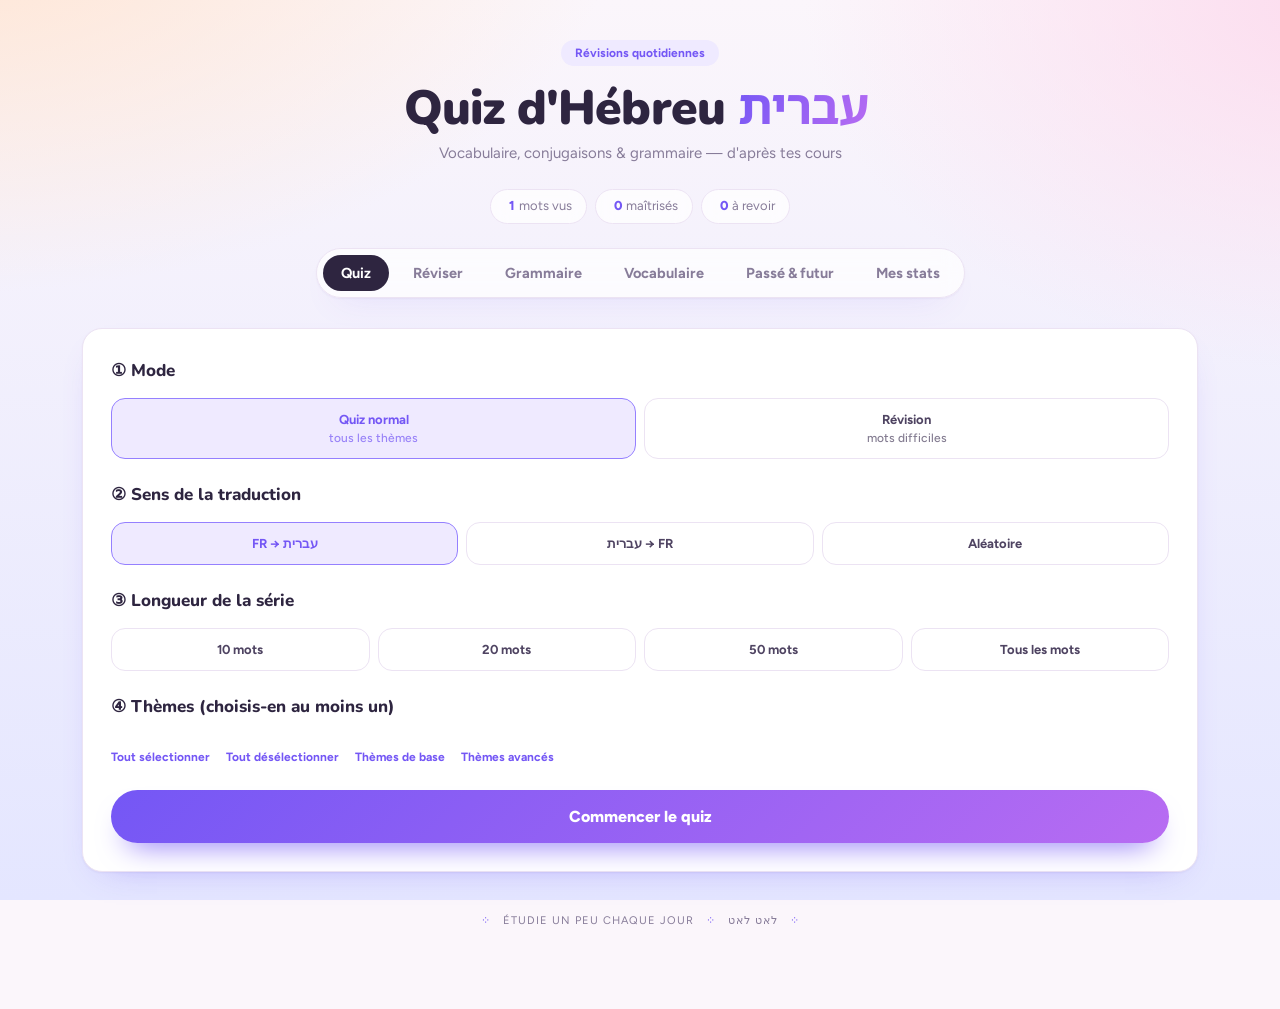
==== commit 4d4abf88: "Jeu « L'intrus » : séries construites avec le grand thème et la nature de chaque mot - Site de Maaya" ====
--- a/source/exercices/app.html
+++ b/source/exercices/app.html
@@ -702,6 +702,23 @@
   .cours-fam > summary .c { margin-left: auto; color: var(--muted); font-size: 13px; font-weight: 600; white-space: nowrap; }
   .cours-fam-items { padding: 10px 0 4px; }
 
+  /* MOT DU JOUR + CONSEIL DE LA PROF */
+  #wotd:empty { display: none; }
+  #wotd { display: grid; gap: 10px; margin: 0 auto 18px; max-width: 860px; grid-template-columns: repeat(auto-fit, minmax(260px, 1fr)); align-items: start; }
+  .wotd-card, .wotd-tip { background: var(--paper); border: 1px solid var(--line); border-radius: 18px; padding: 14px 18px; box-shadow: 0 1px 2px var(--shadow); }
+  .wotd-h { display: flex; justify-content: space-between; align-items: center; gap: 10px; font-size: 13px; font-weight: 800; color: var(--accent); }
+  .wotd-x { border: 0; background: none; color: var(--muted); font-size: 18px; cursor: pointer; padding: 0 4px; line-height: 1; }
+  .wotd-he { font-family: var(--font-he); font-size: 30px; font-weight: 700; color: var(--ink); margin: 6px 0 4px; display: flex; align-items: center; gap: 10px; justify-content: flex-start; }
+  .wotd-fr { font-size: 17px; color: var(--ink); margin: 2px 0; }
+  .wotd-ex { font-family: var(--font-he); font-size: 16px; color: var(--ink-soft); margin: 6px 0 0; }
+  .wotd-acts { display: flex; flex-wrap: wrap; gap: 8px; margin-top: 10px; }
+  .wotd-acts button { font: 700 14px var(--font-ui); border-radius: 999px; padding: 8px 16px; cursor: pointer; border: 1.5px solid var(--line-strong); background: var(--paper); color: var(--ink); }
+  .wotd-acts button.ok { background: var(--accent); border-color: transparent; color: var(--on-accent, #fff); }
+  .wotd-res { font-size: 14px; font-weight: 700; margin-top: 8px; }
+  .wotd-bar { height: 8px; border-radius: 99px; background: var(--line); overflow: hidden; margin-top: 8px; }
+  .wotd-bar i { display: block; height: 100%; background: var(--accent); border-radius: 99px; }
+  .wotd-tip p { margin: 6px 0 0; font-size: 15.5px; line-height: 1.55; color: var(--ink); white-space: pre-wrap; }
+
   /* COURS PANEL */
   .cours-search {
     width: 100%; padding: 14px 18px;
@@ -1942,6 +1959,8 @@
     <span class="sep">·</span>
     <span><strong id="gs-difficult">0</strong>à revoir</span>
   </div>
+
+  <div id="wotd"></div>
 
   <div class="tabs">
     <button class="tab active" data-tab="quiz">Quiz</button>
@@ -4220,6 +4239,154 @@
 
 updateStartBtn();
 refreshGlobalStatsDisplay();
+
+/* ================ MOT DU JOUR + CONSEIL DE LA PROF ================
+   Mot du jour : chaque jour un mot de l'élève, de préférence un mot qu'il rate ; « Je sais / Je ne sais pas »
+   compte comme une réponse (statistiques, révision espacée). Le conseil vient de la page parente
+   (window.__HP_TIP, site de Maayane) ; sans lui, seul le mot du jour s'affiche. */
+(function () {
+  var box = document.getElementById('wotd');
+  if (!box || typeof VOCAB === 'undefined') return;
+  function esc(x) { return String(x == null ? '' : x).replace(/[&<>"]/g, function (c) { return { '&': '&amp;', '<': '&lt;', '>': '&gt;', '"': '&quot;' }[c]; }); }
+  function today() { var d = new Date(); return d.getFullYear() + '-' + ('0' + (d.getMonth() + 1)).slice(-2) + '-' + ('0' + d.getDate()).slice(-2); }
+  function hash(t) { var h = 2166136261; for (var i = 0; i < t.length; i++) { h ^= t.charCodeAt(i); h = Math.imul(h, 16777619); } return h >>> 0; }
+  function pool() {
+    var all = [], seen = {};
+    Object.keys(VOCAB).forEach(function (t) {
+      (VOCAB[t] || []).forEach(function (e) {
+        if (!e || !e[0]) return;
+        var k = e[0] + '|' + e[1];
+        if (seen[k] || (typeof isExcludedKey === 'function' && isExcludedKey(k))) return;
+        seen[k] = 1; all.push(e);
+      });
+    });
+    return all;
+  }
+  function weak(e) {
+    var k = e[0] + '|' + e[1], s = storage.wordStats && storage.wordStats[k], f = storage.flash && storage.flash[k];
+    return !!((s && s.wrong > s.correct) || (f && f.again > f.known));
+  }
+  function word() {
+    var d = today(), w = storage.wotd, all = pool();
+    if (!all.length) return null;
+    if (w && w.date === d) { var same = all.filter(function (e) { return e[0] + '|' + e[1] === w.k; })[0]; if (same) return same; }
+    var weakL = all.filter(weak), src = weakL.length ? weakL : all, e = src[hash(d) % src.length];
+    storage.wotd = { date: d, k: e[0] + '|' + e[1], res: null };
+    saveData();
+    return e;
+  }
+  /* ---------- défi de la semaine : réponses données du lundi au dimanche ---------- */
+  var WEEK_GOAL = 100;
+  function weekCount() {
+    var days = (storage.progress && storage.progress.days) || {}, d = new Date(), n = 0;
+    var monday = new Date(d.getFullYear(), d.getMonth(), d.getDate() - ((d.getDay() + 6) % 7));
+    for (var i = 0; i < 7; i++) {
+      var x = new Date(monday.getFullYear(), monday.getMonth(), monday.getDate() + i);
+      var k = x.getFullYear() + '-' + ('0' + (x.getMonth() + 1)).slice(-2) + '-' + ('0' + x.getDate()).slice(-2), v = days[k];
+      if (v) n += (v.qOk || 0) + (v.qKo || 0) + (v.fK || 0) + (v.fA || 0) + (v.fS || 0) + (v.cK || 0) + (v.cA || 0) + (v.cS || 0);
+    }
+    return n;
+  }
+  /* ---------- expression de la semaine : une par semaine, sans nikoud ---------- */
+  var EXPR = [
+    ['סבבה', 'D\'accord, ça marche, cool', 'La réponse la plus courante pour dire oui.'],
+    ['יאללה', 'Allez ! On y va !', 'Pour encourager quelqu\'un ou pour partir.'],
+    ['אין בעיה', 'Pas de problème', ''],
+    ['בכיף', 'Avec plaisir', 'Réponse à « merci » ou à une demande de service.'],
+    ['לאט לאט', 'Petit à petit, doucement', 'Pour rassurer : ça viendra.'],
+    ['יהיה בסדר', 'Ça va aller', 'L\'expression la plus israélienne qui soit.'],
+    ['כל הכבוד', 'Bravo !', ''],
+    ['מה נשמע?', 'Quoi de neuf ? Comment ça va ?', ''],
+    ['אחלה', 'Super, génial', ''],
+    ['חבל על הזמן', 'Génial, incroyable', 'Mot à mot « dommage pour le temps » : selon le ton, ça peut aussi vouloir dire « c\'est une perte de temps ».'],
+    ['על הפנים', 'Nul, horrible', 'Mot à mot « sur le visage ».'],
+    ['בתיאבון', 'Bon appétit', ''],
+    ['תתחדש', 'Profite bien de ton nouvel achat', 'Au féminin : תתחדשי.'],
+    ['תבריא', 'Bon rétablissement', 'Au féminin : תבריאי.'],
+    ['מזל טוב', 'Félicitations', ''],
+    ['בהצלחה', 'Bonne chance', ''],
+    ['בדיוק', 'Exactement', ''],
+    ['סתם', 'Pour rien, je plaisante', '« סתם ! » après une blague : je rigole !'],
+    ['דווקא', 'Justement, au contraire', 'Un petit mot très utilisé et difficile à traduire.'],
+    ['שבת שלום', 'Bon chabbat', 'À partir du vendredi.'],
+    ['שבוע טוב', 'Bonne semaine', 'Le samedi soir et le dimanche.'],
+    ['נו', 'Alors ? Allez !', 'Pour presser quelqu\'un : « נו, בוא ! ».']
+  ];
+  function weekNumber() { var d = new Date(), j = new Date(d.getFullYear(), 0, 1); return Math.floor(((d - j) / 864e5 + j.getDay() + 6) / 7) + d.getFullYear() * 53; }
+  /* ---------- rappel avant le cours (heure transmise par la page parente) ---------- */
+  var nextLesson = null;
+  window.addEventListener('message', function (e) {
+    var d = e.data;
+    if (e.source !== window.parent || !d || d.hp !== 'agenda-info') return;
+    nextLesson = d.start || null; render();
+  });
+  function reviewList() {
+    var out = [], seen = {};
+    Object.keys(VOCAB).forEach(function (t) { (VOCAB[t] || []).forEach(function (e) { var k = e[0] + '|' + e[1]; if (!seen[k] && weak(e) && !(typeof isExcludedKey === 'function' && isExcludedKey(k))) { seen[k] = 1; out.push(e); } }); });
+    return out;
+  }
+  function render() {
+    var tip = window.__HP_TIP || {}, html = '';
+    if (nextLesson && nextLesson - Date.now() > 0 && nextLesson - Date.now() < 48 * 3600e3) {
+      var dl = new Date(nextLesson), td = new Date(), tm = new Date(td.getFullYear(), td.getMonth(), td.getDate() + 1);
+      var when = dl.toDateString() === td.toDateString() ? 'aujourd\'hui' : dl.toDateString() === tm.toDateString() ? 'demain' : dl.toLocaleDateString('fr-FR', { weekday: 'long' });
+      var rv = reviewList();
+      html += '<div class="wotd-tip"><div class="wotd-h"><span>📅 Ton prochain cours : ' + when + ' à ' + dl.toLocaleTimeString('fr-FR', { hour: '2-digit', minute: '2-digit' }) + '</span></div>' +
+        (rv.length ? '<p>Prends 5 minutes pour revoir tes ' + rv.length + ' mot' + (rv.length > 1 ? 's' : '') + ' à revoir avant le cours.</p><div class="wotd-acts"><button type="button" class="ok" data-wrev>Réviser maintenant</button></div>'
+          : '<p>Tu es à jour dans tes révisions. Bravo !</p>') + '</div>';
+    }
+    var w = storage.wotd && storage.wotd.date === today() && storage.wotd.hide ? null : word();
+    if (w) {
+      var res = storage.wotd.res, def = w[3] || '', ex = w[4] || '';
+      html += '<div class="wotd-card"><div class="wotd-h"><span>🌟 Mot du jour</span><button type="button" class="wotd-x" data-wx title="Masquer jusqu\'à demain" aria-label="Masquer le mot du jour">×</button></div>' +
+        '<div class="wotd-he" lang="he" dir="rtl">' + esc(w[0]) + (window.HPS ? HPS.btn(HPS.word(w[0], w[2])) : '') + '</div>' +
+        (res ? '<div class="wotd-fr">' + esc(w[1]) + '</div>' + (def ? '<div class="wotd-ex" lang="he" dir="rtl">' + esc(def) + '</div>' : '') + (ex ? '<div class="wotd-ex" lang="he" dir="rtl">' + esc(ex) + '</div>' : '') +
+            '<div class="wotd-res">' + (res === 'ok' ? '✓ Bravo ! À demain pour un nouveau mot.' : 'Pas grave : tu le reverras bientôt dans tes révisions.') + '</div>'
+          : '<div class="wotd-acts"><button type="button" class="ok" data-wa="ok">Je sais ✓</button><button type="button" data-wa="ko">Je ne sais pas</button></div>') +
+        '</div>';
+    }
+    var now = new Date();
+    if (now.getDate() <= 7) {
+      var pm = new Date(now.getFullYear(), now.getMonth() - 1, 1), pre = pm.getFullYear() + '-' + ('0' + (pm.getMonth() + 1)).slice(-2) + '-';
+      var dd = (storage.progress && storage.progress.days) || {}, act = 0, good = 0, bad = 0;
+      Object.keys(dd).forEach(function (k) {
+        if (k.indexOf(pre) !== 0) return;
+        var v = dd[k], g = (v.qOk || 0) + (v.fK || 0) + (v.cK || 0), b = (v.qKo || 0) + (v.fA || 0) + (v.fS || 0) + (v.cA || 0) + (v.cS || 0);
+        if (g + b) act++; good += g; bad += b;
+      });
+      if (good + bad) {
+        var mn = ['janvier', 'février', 'mars', 'avril', 'mai', 'juin', 'juillet', 'août', 'septembre', 'octobre', 'novembre', 'décembre'][pm.getMonth()];
+        html += '<div class="wotd-tip"><div class="wotd-h"><span>📆 Ton bilan de ' + mn + '</span></div><p>' + act + ' jour' + (act > 1 ? 's' : '') + ' de révision, ' + (good + bad) + ' réponses, ' +
+          Math.round(100 * good / (good + bad)) + ' % de réussite. ' + (act >= 15 ? 'Quelle régularité, bravo ! 🎉' : act >= 6 ? 'Beau travail, continue !' : 'Ce mois-ci, essaie de réviser un peu plus souvent : 5 minutes suffisent.') + '</p></div>';
+      }
+    }
+    var wc = weekCount(), pct = Math.min(100, Math.round(100 * wc / WEEK_GOAL));
+    html += '<div class="wotd-tip"><div class="wotd-h"><span>🏆 Défi de la semaine</span><span>' + Math.min(wc, WEEK_GOAL) + ' / ' + WEEK_GOAL + '</span></div>' +
+      '<p>' + (wc >= WEEK_GOAL ? 'Défi réussi : ' + wc + ' réponses cette semaine ! 🎉' : WEEK_GOAL + ' réponses cette semaine (quiz, cartes, jeux) : encore ' + (WEEK_GOAL - wc) + '.') + '</p>' +
+      '<div class="wotd-bar"><i style="width:' + pct + '%"></i></div></div>';
+    var ex = EXPR[weekNumber() % EXPR.length];
+    html += '<div class="wotd-tip"><div class="wotd-h"><span>💬 L\'expression de la semaine</span></div>' +
+      '<div class="wotd-he" lang="he" dir="rtl" style="font-size:24px">' + esc(ex[0]) + (window.HPS ? HPS.btn(ex[0]) : '') + '</div>' +
+      '<p style="margin:0"><b>' + esc(ex[1]) + '</b>' + (ex[2] ? '<br><span style="color:var(--ink-soft);font-size:14.5px">' + esc(ex[2]) + '</span>' : '') + '</p></div>';
+    [['me', '💡 Le conseil de Maayane pour toi'], ['all', '💡 Le conseil de Maayane']].forEach(function (t) {
+      if (tip[t[0]]) html += '<div class="wotd-tip"><div class="wotd-h"><span>' + t[1] + '</span></div><p dir="auto">' + esc(tip[t[0]]) + '</p></div>';
+    });
+    box.innerHTML = html;
+  }
+  box.addEventListener('click', function (e) {
+    if (e.target.closest('[data-wrev]')) { var rows = reviewList(); if (rows.length && typeof window.openFlash === 'function') window.openFlash('À revoir', rows); return; }
+    var a = e.target.closest('[data-wa]'), x = e.target.closest('[data-wx]');
+    if (x) { storage.wotd.hide = true; saveData(); render(); return; }
+    if (!a || !storage.wotd || storage.wotd.res) return;
+    var p = storage.wotd.k.split('|'), ok = a.getAttribute('data-wa') === 'ok';
+    storage.wotd.res = ok ? 'ok' : 'ko';
+    updateWordStat({ he: p[0], fr: p.slice(1).join('|') }, ok ? 'correct' : 'wrong');   /* enregistre aussi */
+    if (typeof refreshGlobalStatsDisplay === 'function') refreshGlobalStatsDisplay();
+    render();
+  });
+  render();
+  setInterval(function () { if (!document.hidden && !box.contains(document.activeElement)) render(); }, 30000);
+})();
 
 /* ================ COURS — lexique consultable ================ */
 (function () {
@@ -6110,9 +6277,9 @@
   var VOC = (window.__HP_DATA__ && window.__HP_DATA__.VOCAB) || (typeof VOCAB !== 'undefined' ? VOCAB : {});
   var words = [];
   Object.keys(VOC).forEach(function (t) {
-    (VOC[t] || []).forEach(function (e) {
+    (VOC[t] || []).forEach(function (e, i) {
       if (!e || !e[0]) return;
-      words.push({ he: e[0], fr: e[1] || '', voc: e[2] || e[0], def: e[3] || '', ex: e[4] || '', theme: t });
+      words.push({ he: e[0], fr: e[1] || '', voc: e[2] || e[0], def: e[3] || '', ex: e[4] || '', theme: t, i: i });
     });
   });
   function bare(s) { return String(s || '').replace(NIK, ''); }
@@ -6192,12 +6359,54 @@
     same.concat(diff).forEach(function (x) { var k = bare(x.voc); if (out.length < n && !seen[k]) { seen[k] = 1; out.push(x); } });
     return out;
   }
-  /* l'intrus : 3 mots d'un même thème + 1 mot d'un autre thème */
-  var oddThemes = Object.keys(VOC).filter(function (t) {
-    var seen = {}; (VOC[t] || []).forEach(function (e) { if (e && e[0]) seen[bare(e[2] || e[0])] = 1; });
-    return Object.keys(seen).length >= 3;
+  /* l'intrus : 3 mots d'un même thème + 1 mot d'une AUTRE grande famille de sens.
+     Les thèmes fourre-tout (divers, verbes, bases, expressions, leçons…) ne servent pas : leurs mots n'ont pas de lien visible.
+     Deux thèmes de la même famille (santé / médecine) ne sont jamais opposés : l'intrus doit sauter aux yeux. */
+  var ODD_FAMS = [
+    ['sante', /sant|medec|medic|hopital|soin|malad|dentist|dentaire|\bdents?\b|infirm|pharma|symptom|corps/],
+    ['couleurs', /couleur/],
+    ['temps', /temps|heure|jour|date|frequen|calendrier|agenda|saison|meteo|mois|semaine/],
+    ['nombres', /chiffre|nombre|ordin/],
+    ['famille', /famil|personne|\bages?\b|amis?\b|relation|caractere|sentiment|emotion/],
+    ['nourriture', /nourrit|repas|cuisine|aliment|boisson|fruit|legume|restaurant|cafe|manger|courses/],
+    ['maison', /maison|meuble|objet|menage|vetement|habit/],
+    ['ville', /ville|magasin|achat|argent|banque|transport|voyage|lieu|direction|geograph|rue|quartier|vacance/],
+    ['nature', /nature|animal|desert|negev|mer\b|montagne|plante/],
+    ['travail', /travail|emploi|metier|profession|bureau|ecole|etude|universit|classe|administr/],
+    ['societe', /societ|identit|etat civil|histoir|sionis|religion|culture|israel|politique|securit|danger|armee|fete/]
+  ];
+  var ODD_SKIP = /divers|verbe|pronom|expression|slang|adjectif|adverbe|connect|liaison|grammaire|\bcours\b|lecon|\bunite|autre|\bmots? /;
+  function oddFam(t) {
+    var n = String(t || '').normalize('NFD').replace(/[̀-ͯ]/g, '').toLowerCase();
+    if (ODD_SKIP.test(n + ' ')) return null;
+    for (var i = 0; i < ODD_FAMS.length; i++) if (ODD_FAMS[i][1].test(n)) return ODD_FAMS[i][0];
+    return null;
+  }
+  var ODD_LBL = { sante: 'Corps et santé', couleurs: 'Couleurs', temps: 'Temps', nombres: 'Nombres', famille: 'Famille et personnes', nourriture: 'Nourriture',
+    maison: 'Maison et objets', ville: 'Ville et achats', nature: 'Nature', travail: 'Études et travail', societe: 'Société' };
+  /* famille de sens et nature de chaque mot : d'abord ce que Claude a noté pour chaque mot (site de Maayane, window.__HP_WINFO :
+     grand thème + nature), sinon le nom du thème et la liste NATURE. Les 4 mots d'une question sont de même nature (4 noms, 4 verbes…). */
+  var WI = window.__HP_WINFO || {}, NATS = (typeof NATURE !== 'undefined' && NATURE) || {};
+  words.forEach(function (w) {
+    var info = WI[bare(w.he).trim() + '|' + String(w.fr || '').trim().toLowerCase()];
+    w.nat = (info && info[1]) || String(NATS[w.theme] || '').charAt(w.i) || '';
+    w.fam = info && info[0] ? (/mots-outils|expressions|autres mots/i.test(info[0]) ? null : info[0]) : oddFam(w.theme);
+    w.famLbl = info && info[0] ? info[0] : ODD_LBL[w.fam] || w.theme;
   });
-  var oddOk = oddThemes.length >= 2;
+  var oddGroups = {};
+  words.forEach(function (w) {
+    if (!w.fam || 'nav'.indexOf(w.nat || 'x') < 0) return;
+    var g = oddGroups[w.fam + '|' + w.nat] = oddGroups[w.fam + '|' + w.nat] || { fam: w.fam, nat: w.nat, lbl: w.famLbl, list: [], seen: {} };
+    var k = bare(w.voc); if (!g.seen[k]) { g.seen[k] = 1; g.list.push(w); }
+  });
+  /* une question possible = un groupe d'au moins 3 mots + un autre groupe de même nature et d'une autre famille */
+  var oddPairs = [];
+  Object.keys(oddGroups).forEach(function (a) {
+    var A = oddGroups[a]; if (A.list.length < 3) return;
+    var others = Object.keys(oddGroups).filter(function (b) { var B = oddGroups[b]; return B.nat === A.nat && B.fam !== A.fam; });
+    if (others.length) oddPairs.push({ A: A, others: others });
+  });
+  var oddOk = oddPairs.length > 0;
   var MODES = {
     def: { n: defs.length, label: 'Définition → mot', ask: 'Quel mot correspond à la définition ?' },
     rdef: { n: defs.length, label: 'Mot → définition', ask: 'Quelle est la bonne définition ?' },
@@ -6215,11 +6424,12 @@
     if (m === 'cloze') { var b = blank(w); return { w: w, gap: true, q: '<div class="hpx-q">' + esc(b.before) + '<span class="gap" id="hpx-gap">&nbsp;</span>' + esc(b.after) + '</div>', say: w.ex, sayLbl: 'Écouter la phrase',
       ch: shuffle(others(w, words, 3).concat([w])).map(function (c) { return { key: bare(c.voc), he: c.voc }; }), good: bare(w.voc) }; }
     /* intrus */
-    var th = shuffle(oddThemes), A = th[0], B = th[1];
-    var famA = shuffle(words.filter(function (x) { return x.theme === A; })), three = [], seen = {};
-    famA.forEach(function (x) { var k = bare(x.voc); if (three.length < 3 && !seen[k]) { seen[k] = 1; three.push(x); } });
-    var odd = shuffle(words.filter(function (x) { return x.theme === B && !seen[bare(x.voc)]; }))[0];
-    return { w: odd, odd: true, fam: A, q: '', ch: shuffle(three.concat([odd])).map(function (c) { return { key: bare(c.voc), he: c.voc, fr: c.fr }; }), good: bare(odd.voc) };
+    var pr = shuffle(oddPairs)[0], three = shuffle(pr.A.list).slice(0, 3), seen = {};
+    three.forEach(function (x) { seen[bare(x.voc)] = 1; });
+    var B = oddGroups[shuffle(pr.others)[0]];
+    var odd = shuffle(B.list.filter(function (x) { return !seen[bare(x.voc)]; }))[0];
+    odd.famLbl = B.lbl;
+    return { w: odd, odd: true, fam: pr.A.lbl, q: '', ch: shuffle(three.concat([odd])).map(function (c) { return { key: bare(c.voc), he: c.voc, fr: c.fr }; }), good: bare(odd.voc) };
   }
   function start(m) {
     if (!can(m)) return;
@@ -6260,7 +6470,7 @@
     });
     var gap = root.querySelector('#hpx-gap'); if (gap) { gap.textContent = w.voc; gap.classList.add('ok'); }
     var fb = Q.odd
-      ? (ok ? '✅ Bravo ! ' : '❌ ') + 'L’intrus : <span class="he" lang="he" dir="rtl">' + esc(w.voc) + '</span> (' + esc(w.fr) + ', thème « ' + esc(w.theme) + ' »). Les autres : « ' + esc(Q.fam) + ' ».'
+      ? (ok ? '✅ Bravo ! ' : '❌ ') + 'L’intrus : <span class="he" lang="he" dir="rtl">' + esc(w.voc) + '</span> (' + esc(w.fr) + ', « ' + esc(w.famLbl || w.theme) + ' »). Les autres : « ' + esc(Q.fam) + ' ».'
       : (ok ? '✅ Bravo ! ' : '❌ C’était ') + '<span class="he" lang="he" dir="rtl">' + esc(w.voc) + '</span> = ' + esc(w.fr) + (mode === 'rdef' ? '<br><span class="he" lang="he" dir="rtl">' + esc(w.def) + '</span>' : '');
     root.querySelector('#hpx-fb').innerHTML = fb + '<button class="hpx-next" data-next>' + (i + 1 < serie.length ? 'Suivant →' : 'Voir mon score') + '</button>';
     say(w.voc);
@@ -6303,7 +6513,7 @@
       if (g.querySelector('[data-hpx]')) return;
       var soon = 'Bientôt : ta professeure les prépare';
       g.insertAdjacentHTML('beforeend',
-        card('odd', '🕵️', 'L’intrus', '4 mots, 3 de la même famille : trouve celui qui n’a rien à faire là. 10 questions.', MODES.odd.n, 'Il faut au moins deux thèmes') +
+        card('odd', '🕵️', 'L’intrus', '4 mots, 3 de la même famille : trouve celui qui n’a rien à faire là. 10 questions.', MODES.odd.n, 'Il faut des mots d’au moins deux familles différentes (ex. nourriture et famille)') +
         card('def', '🧩', 'Mot ↔ définition', 'Une définition simple en hébreu → le mot, ou le mot → sa définition. 10 questions.', defs.length, soon) +
         card('cloze', '✍️', 'Phrase à compléter', 'Une phrase en hébreu, un mot manque : lequel ? 10 questions.', clozes.length, soon));
     });
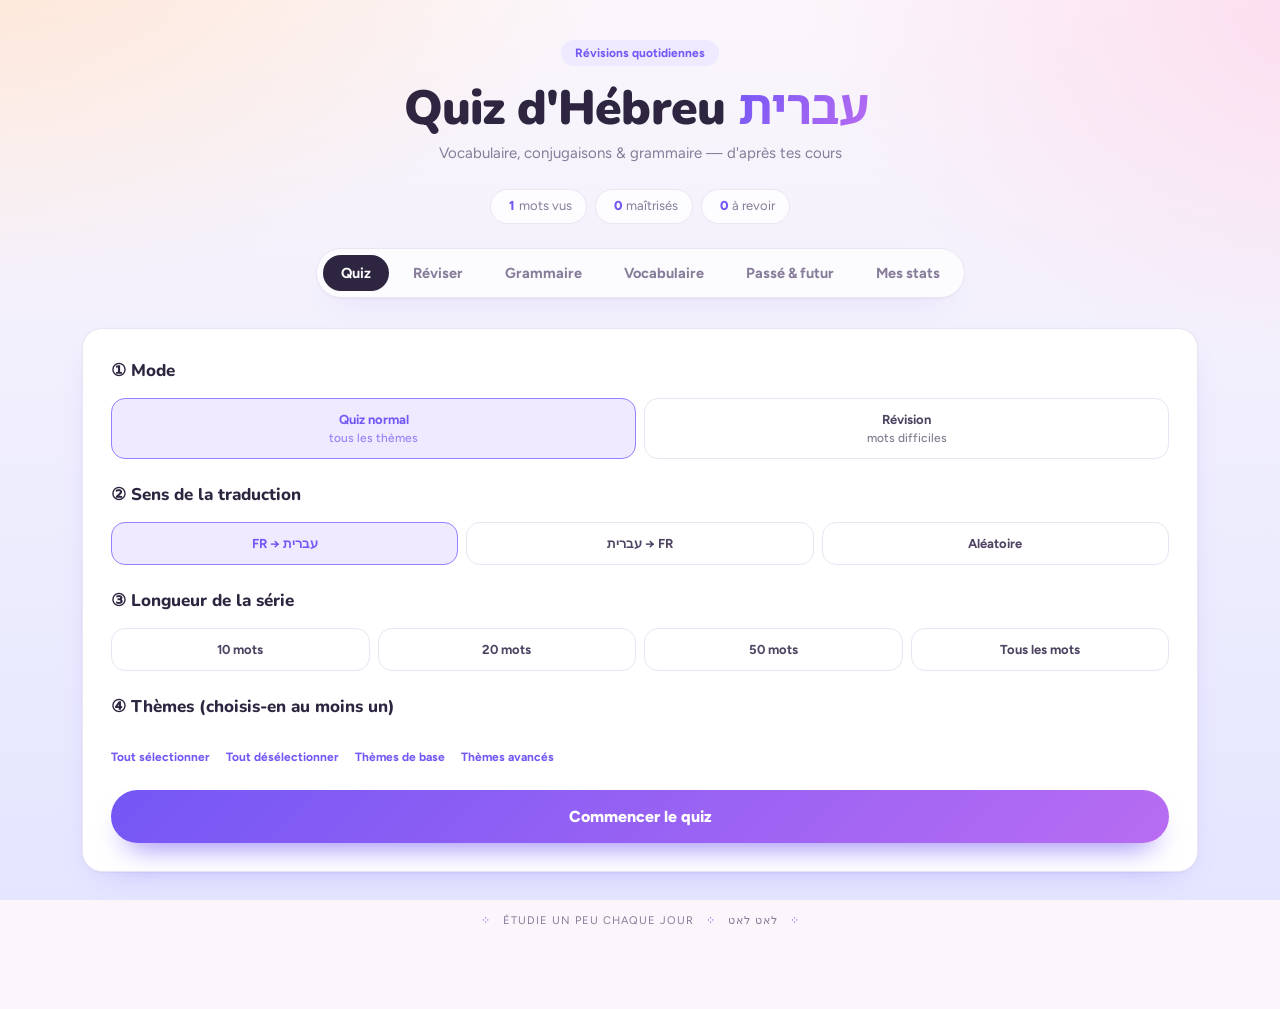
==== commit 36c22b6f: "Son : la voix Google ne s'active que si elle est réglée (sinon le premier clic restait muet) Depuis " ====
--- a/source/exercices/app.html
+++ b/source/exercices/app.html
@@ -3492,7 +3492,9 @@
   var synth = window.speechSynthesis, voice = null, lastText = '', lastAt = 0;
   /* Voix « cloud » : sur le site de Maayane, la page parente lit le mot avec une voix de qualité (Google)
      et renvoie le son. Sans elle (site de Benjamin, ou service non réglé), voix de l'appareil. */
-  var cloud = !!window.__HP_TTS && window.parent !== window, actx = null, seq = 0, reqs = {}, src = null;
+  /* la voix de qualité ne s'active que quand la page parente confirme qu'elle est réglée (message « tts-on ») :
+     sinon chaque clic part d'abord vers un service absent, et le premier son se perd */
+  var cloud = false, actx = null, seq = 0, reqs = {}, src = null;
   var ICON = '<svg viewBox="0 0 24 24" width="18" height="18" aria-hidden="true" fill="none" stroke="currentColor" stroke-width="2" stroke-linecap="round" stroke-linejoin="round"><path d="M11 5 6 9H2v6h4l5 4V5z" fill="currentColor" stroke="none"/><path d="M15.5 8.5a5 5 0 0 1 0 7"/><path d="M19 5a10 10 0 0 1 0 14"/></svg>';
   function pick() {
     if (!synth || !synth.getVoices) return;
@@ -3533,6 +3535,7 @@
   }
   window.addEventListener('message', function (e) {
     var d = e.data;
+    if (e.source === window.parent && d && d.hp === 'tts-on' && window.parent !== window) { cloud = true; document.documentElement.classList.add('hps-on'); return; }
     if (e.source !== window.parent || !d || d.hp !== 'tts-audio') return;
     var r = reqs[d.id]; delete reqs[d.id];
     if (!r || d.id !== seq) return;                   /* une lecture plus récente a été demandée */
@@ -3619,7 +3622,6 @@
     var row = function (lbl, x) { return x ? '<span class="vf-row"><i>' + lbl + '</i><span lang="he" dir="rtl">אֲנִי ' + e(x) + '</span></span>' : ''; };
     return '<span class="verb-forms ' + (cls || '') + '">' + row('présent', f.pres) + row('passé', f.past) + row('futur', f.fut) + '</span>';
   }
-  if (cloud) document.documentElement.classList.add('hps-on');
   return { speak: function (t) { return speak(t, null); }, btn: btn, word: word, forms: forms, formsHtml: formsHtml, ok: function () { return !!voice || cloud; } };
 })();
 
